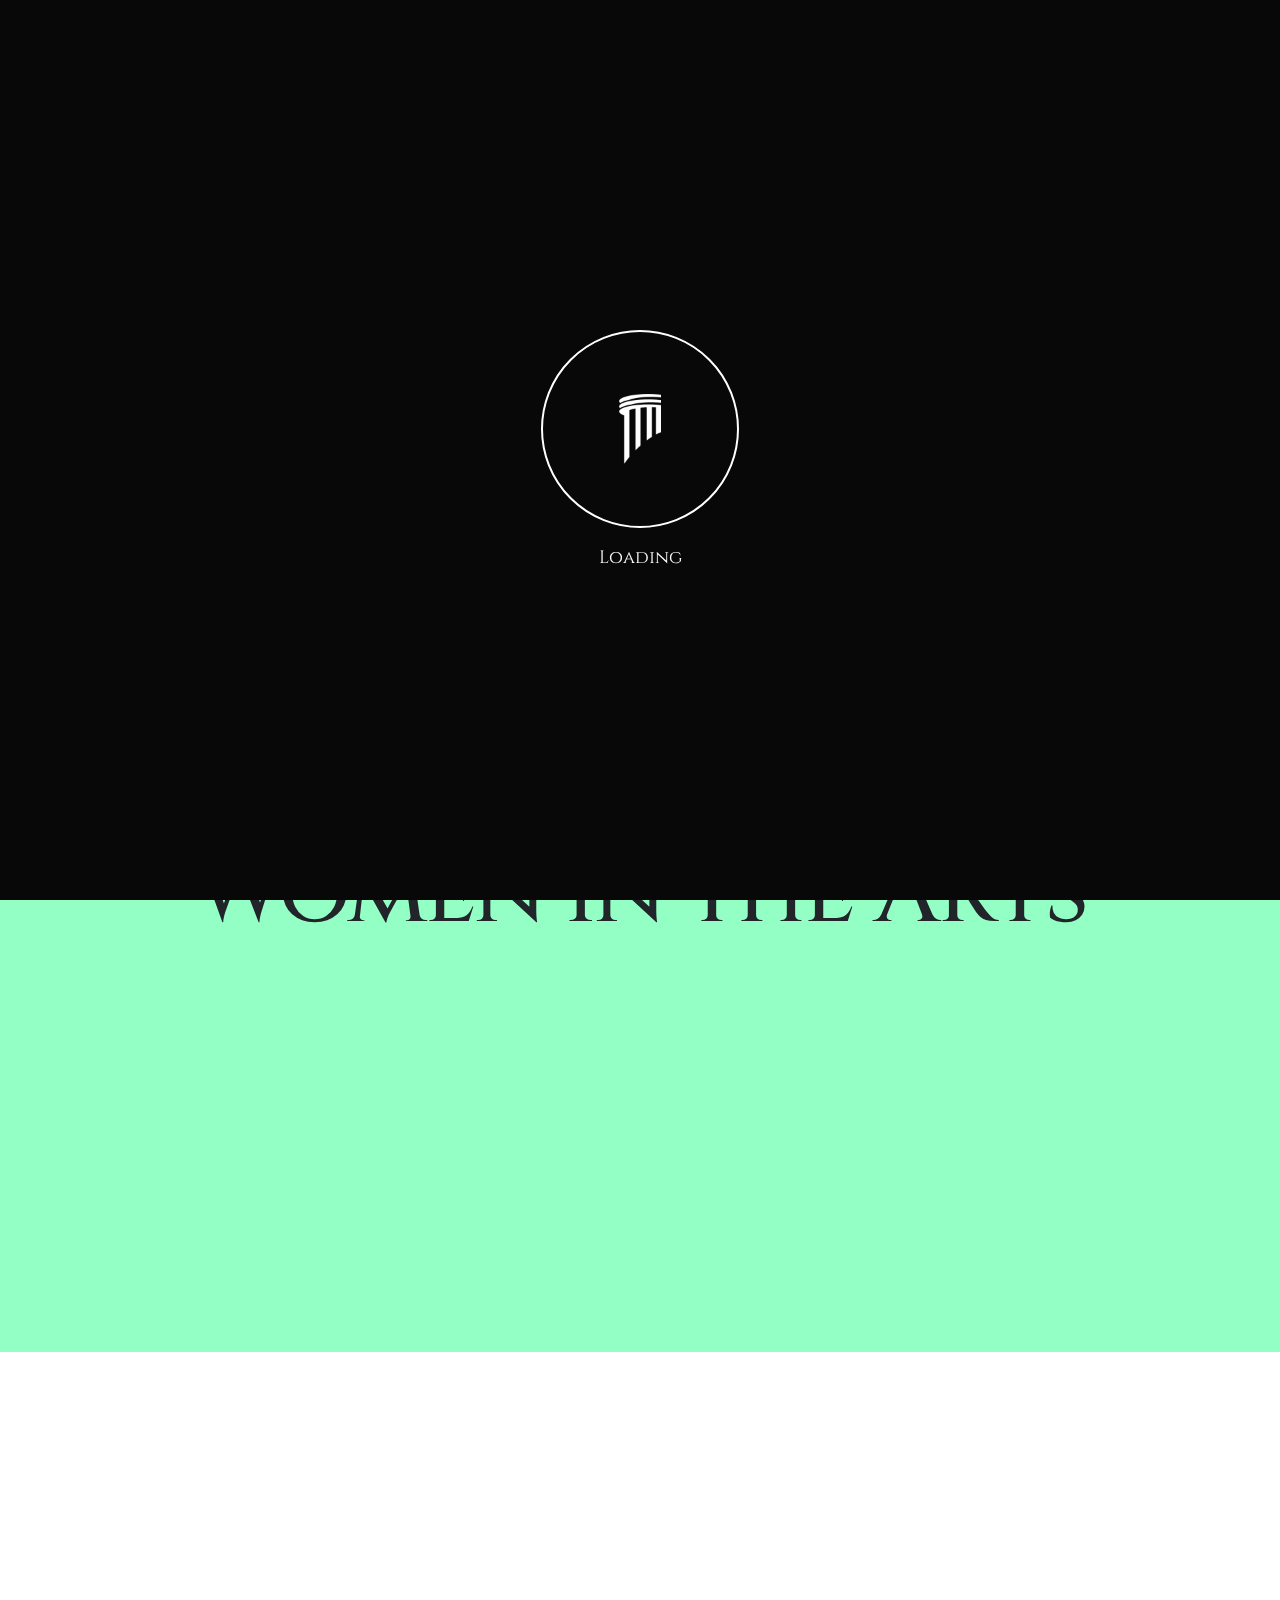
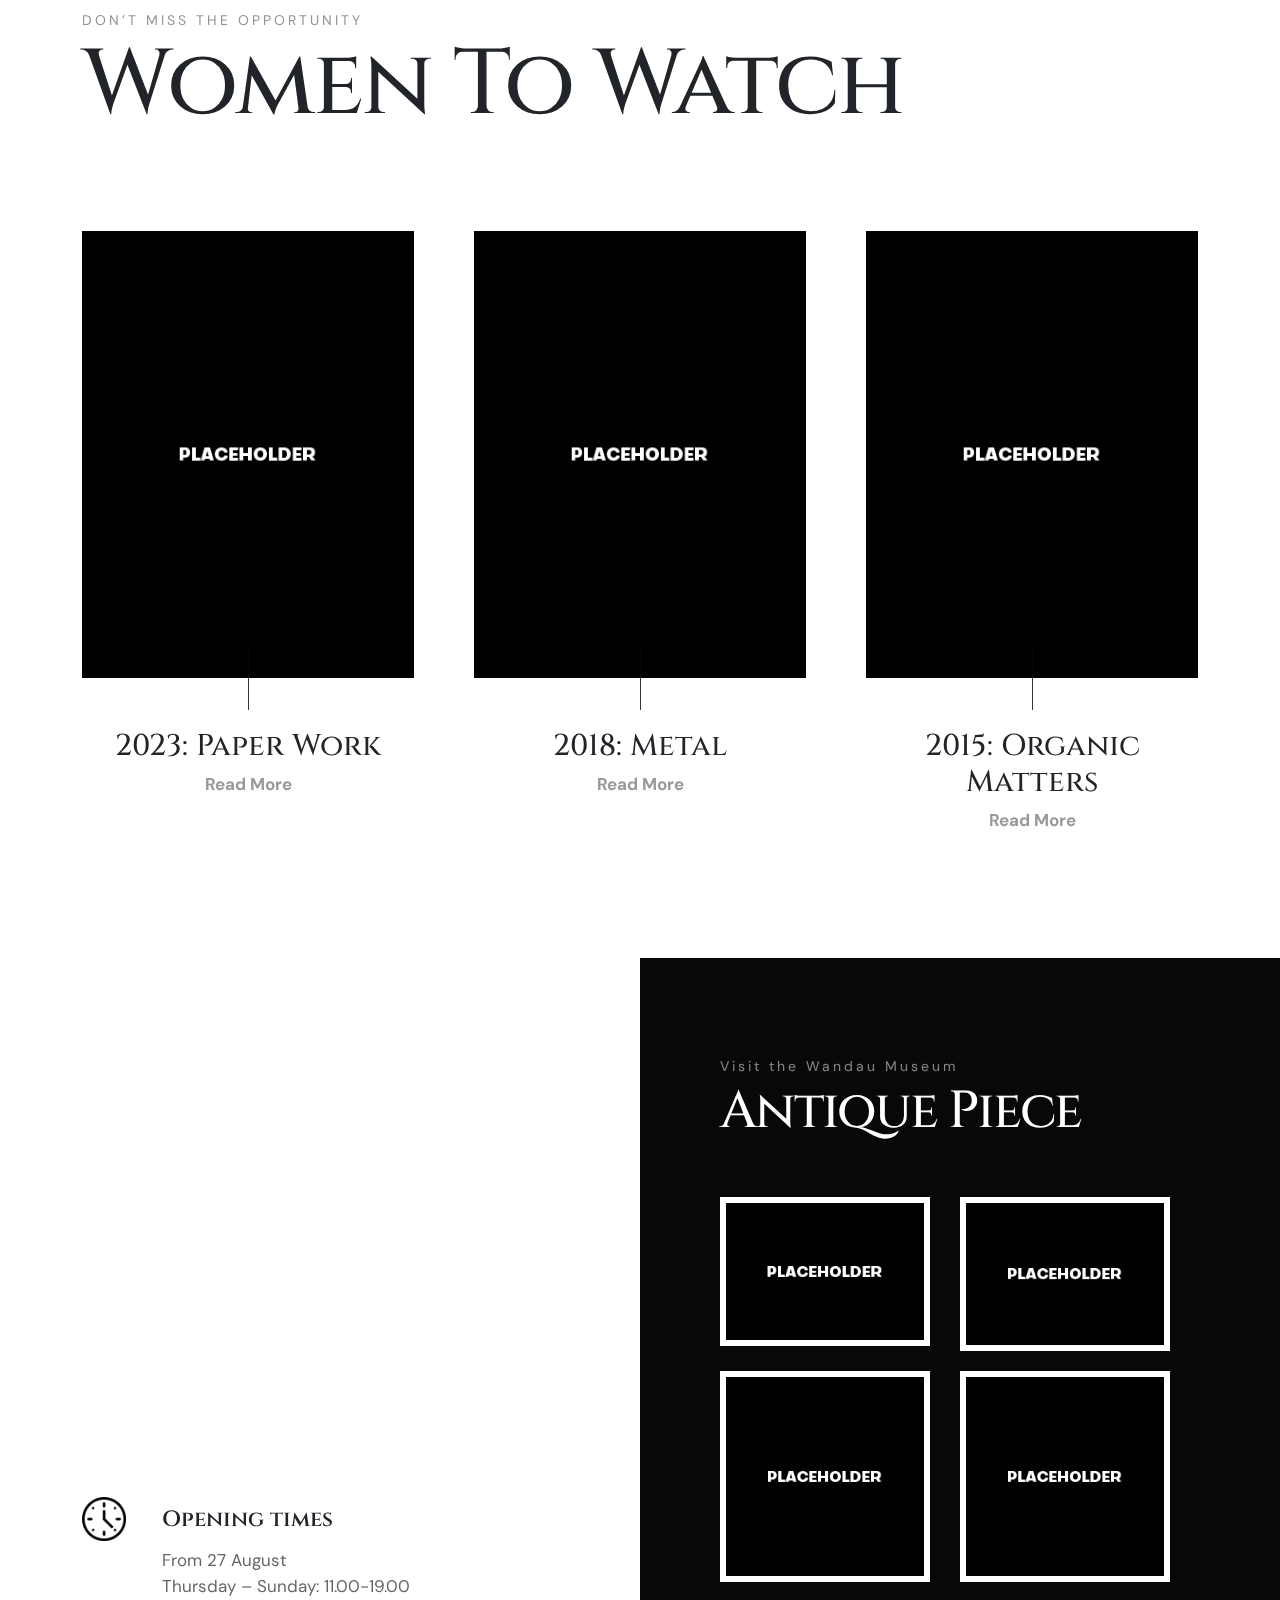
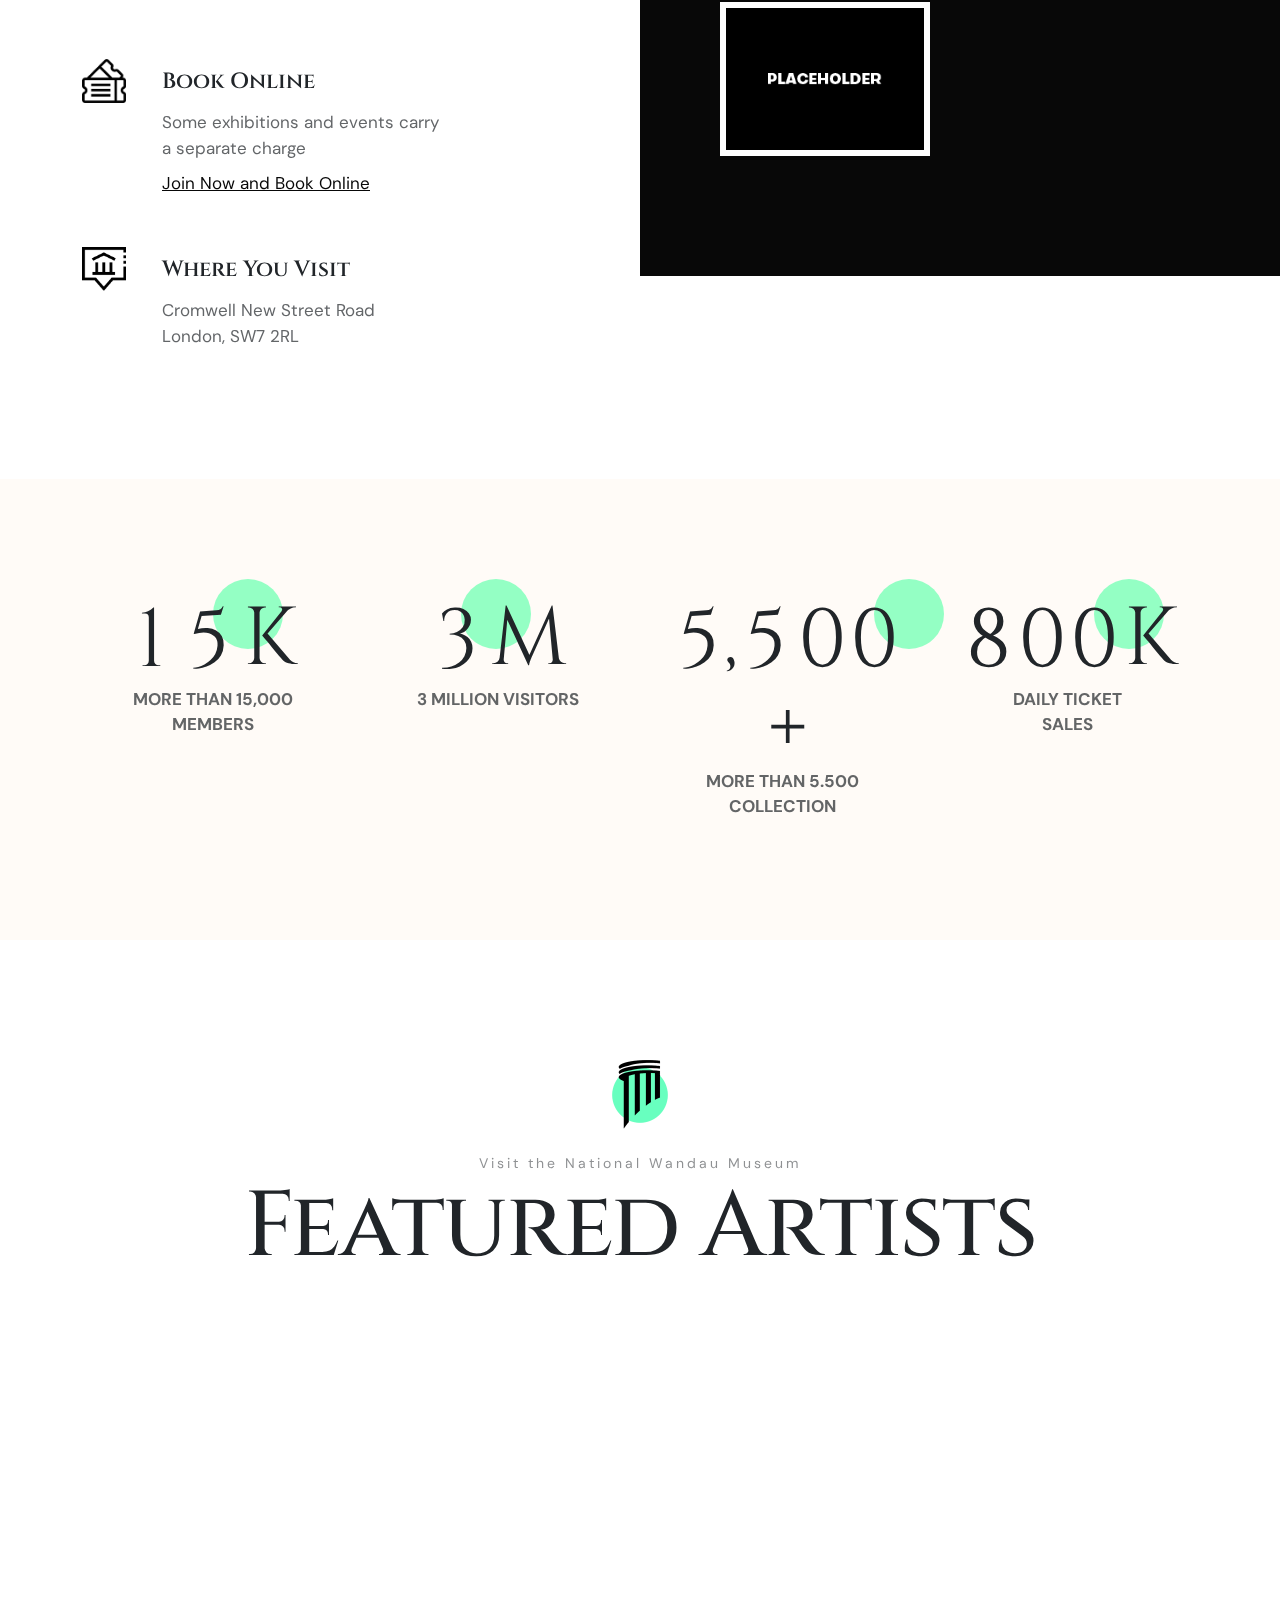
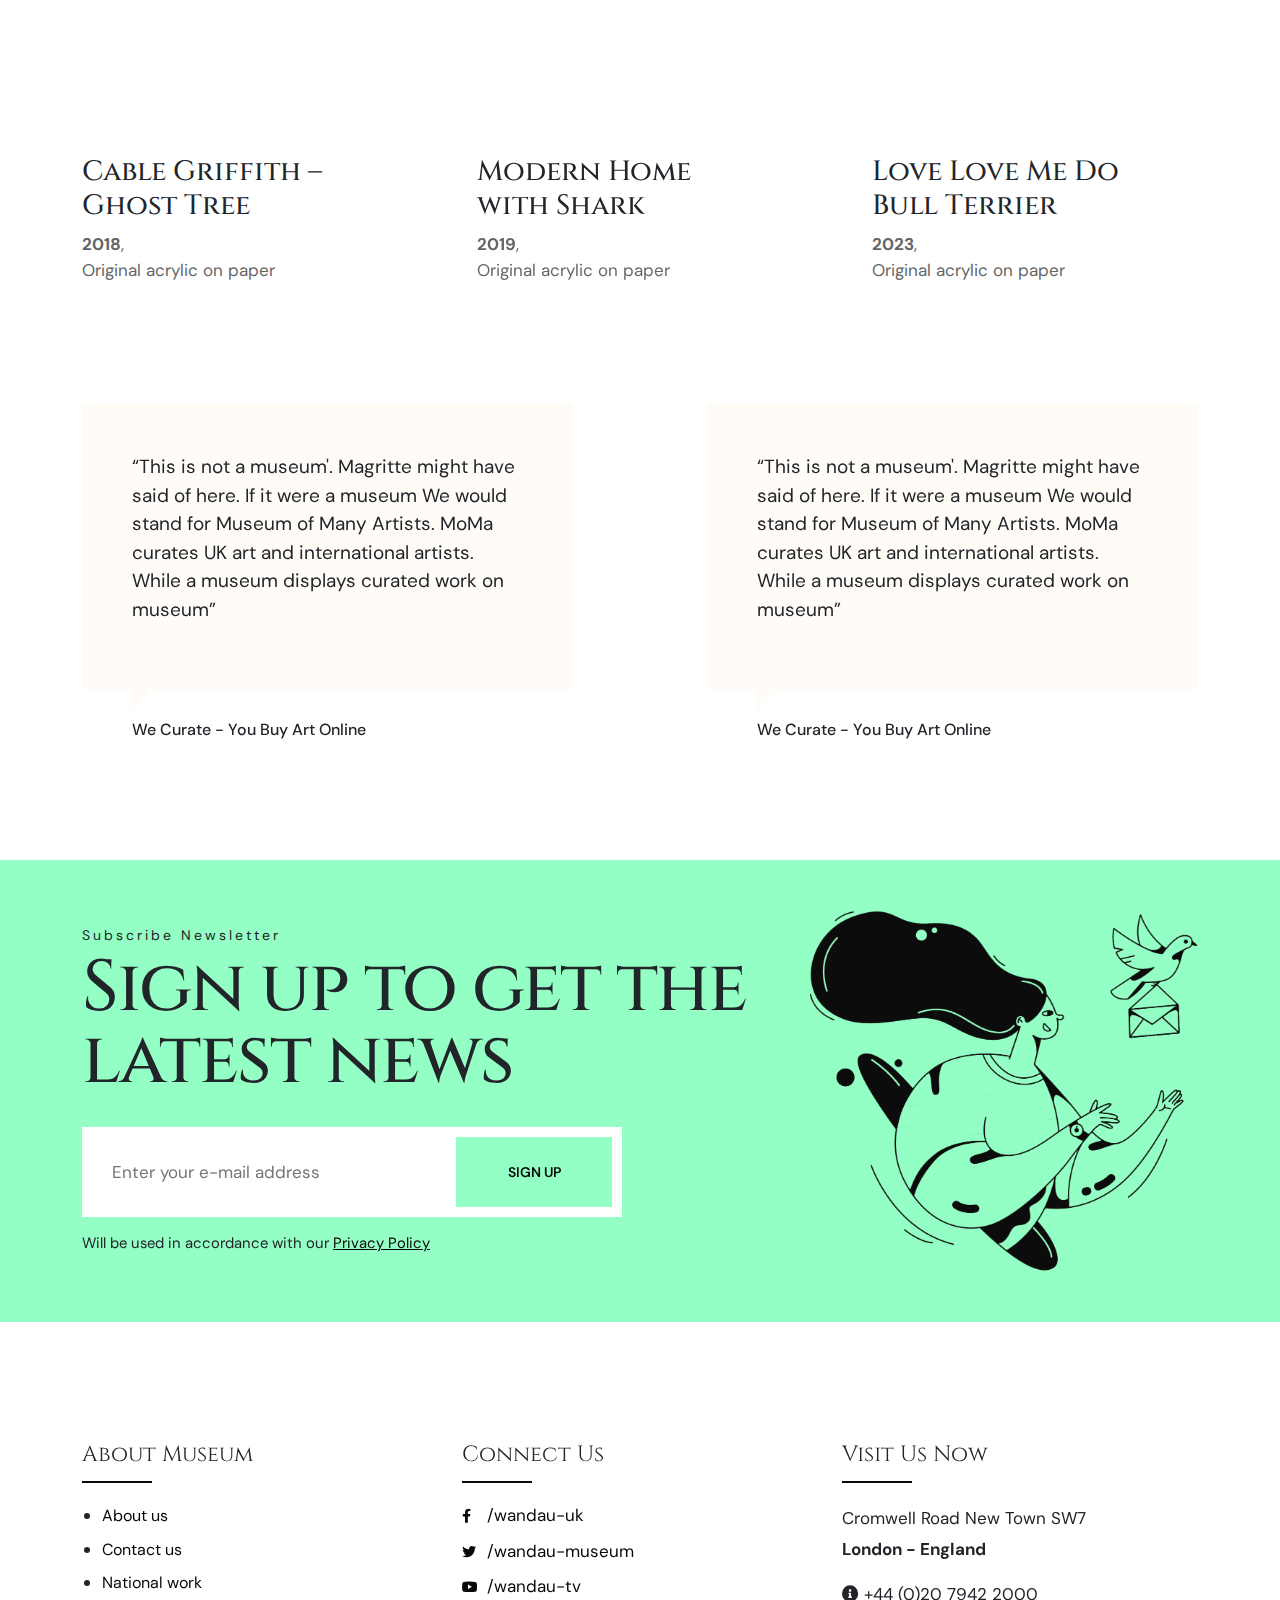
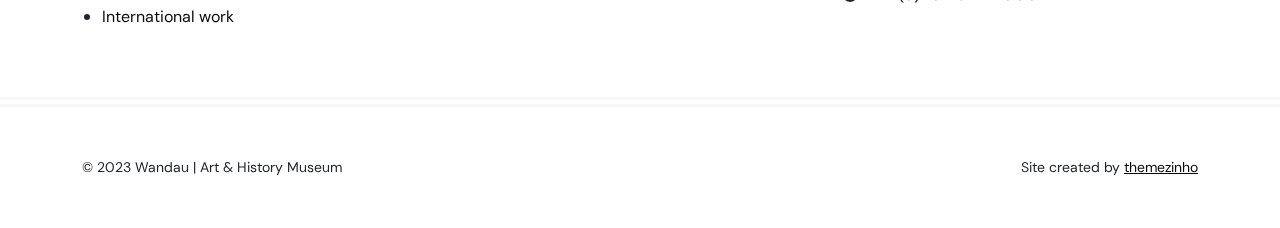
==== about.html @ 29dc3a90 "first commit" ====
<!doctype html>
<html lang="en">
<head>
<meta charset="utf-8">
<meta name="viewport" content="width=device-width, initial-scale=1, shrink-to-fit=no">
<meta name="theme-color" content="#feed01"/>
<title>Wandau | Art & History Museum</title>
<meta name="author" content="Themezinho">
<meta name="description" content="For all kind of exhibition museum website">
<meta name="keywords" content="wandau, exhibition, museum, art, history, entry, ticket, contemporary, modern, booking, visit, culture, life, centuries, roots, fancy, themezinho">

<!-- SOCIAL MEDIA META -->
<meta property="og:description" content="Wandau | Art & History Museum">
<meta property="og:image" content="http://www.themezinho.net/wandau/preview.png">
<meta property="og:site_name" content="wandau">
<meta property="og:title" content="wandau">
<meta property="og:type" content="website">
<meta property="og:url" content="http://www.themezinho.net/wandau">

<!-- TWITTER META -->
<meta name="twitter:card" content="summary">
<meta name="twitter:site" content="@wandau">
<meta name="twitter:creator" content="@wandau">
<meta name="twitter:title" content="wandau">
<meta name="twitter:description" content="Wandau | Art & History Museum">
<meta name="twitter:image" content="http://www.themezinho.net/wandau/preview.png">

<!-- FAVICON FILES -->
<link href="ico/apple-touch-icon-144-precomposed.png" rel="apple-touch-icon" sizes="144x144">
<link href="ico/apple-touch-icon-114-precomposed.png" rel="apple-touch-icon" sizes="114x114">
<link href="ico/apple-touch-icon-72-precomposed.png" rel="apple-touch-icon" sizes="72x72">
<link href="ico/apple-touch-icon-57-precomposed.png" rel="apple-touch-icon">
<link href="ico/favicon.png" rel="shortcut icon">

<!-- CSS FILES -->
<link rel="stylesheet" href="css/fontawesome.min.css">
<link rel="stylesheet" href="css/odometer.min.css">
<link rel="stylesheet" href="css/fancybox.min.css">
<link rel="stylesheet" href="css/swiper.min.css">
<link rel="stylesheet" href="css/bootstrap.min.css">
<link rel="stylesheet" href="css/style.css">
</head>
<body>
<div class="preloader" id="preloader">
  <svg viewBox="0 0 1920 1080" preserveAspectRatio="none" version="1.1">
    <path d="M0,0 C305.333333,0 625.333333,0 960,0 C1294.66667,0 1614.66667,0 1920,0 L1920,1080 C1614.66667,1080 1294.66667,1080 960,1080 C625.333333,1080 305.333333,1080 0,1080 L0,0 Z"></path>
  </svg>
  <div class="inner">
    <canvas class="progress-bar" id="progress-bar" width="200" height="200"></canvas>
    <figure><img src="images/preloader.png" alt="Image"></figure>
    <small>Loading</small> </div>
  <!-- end inner -->
</div>
<!-- end preloder -->
<div class="page-transition">
  <svg viewBox="0 0 1920 1080" preserveAspectRatio="none" version="1.1">
    <path d="M0,0 C305.333333,0 625.333333,0 960,0 C1294.66667,0 1614.66667,0 1920,0 L1920,1080 C1614.66667,980 1294.66667,930 960,930 C625.333333,930 305.333333,980 0,1080 L0,0 Z"></path>
  </svg>
</div>
<!-- end page-transition -->
<div class="smooth-scroll">
  <div class="section-wrapper" data-scroll-section>
    <div class="search-box">
      <div class="container">
        <div class="form">
          <h3>SEARCH EVENT</h3>
          <input type="search" placeholder="What are you looking for ?">
          <input type="submit" value="SEARCH">
        </div>
        <!-- end form -->
        <div class="search-events">
          <ul>
            <li>
              <h5><a href="#">Artemisia Gentileschi talk with Maria</a></h5>
              <small>15 August – 31 October 2020</small> </li>
            <li>
              <h5><a href="#">Artemisia Gentileschi talk with Maria</a></h5>
              <small>15 August – 31 October 2020</small> </li>
            <li>
              <h5><a href="#">Artemisia Gentileschi talk with Maria</a></h5>
              <small>15 August – 31 October 2020</small> </li>
          </ul>
        </div>
        <!-- end search-events -->
      </div>
    </div>
    <!-- end search-box -->
    <aside class="side-widget">
      <svg viewBox="0 0 600 1080" preserveAspectRatio="none" version="1.1">
        <path d="M540,1080H0V0h540c0,179.85,0,359.7,0,539.54C540,719.7,540,899.85,540,1080z"></path>
      </svg>
      <figure class="logo"> <img src="images/logo-light.png" alt="Image"> </figure>
      <!-- end logo -->
      <div class="inner">
        <div class="widget">
          <figure><img src="images/image07.jpg" alt="Image"></figure>
          <p>It speedily me addition <strong>weddings vicinity</strong> in pleasure. Happiness commanded an conveying breakfast in. Regard her say warmly elinor. Him these are visit front end for <u>seven walls</u>. Money eat scale now ask law learn.</p>
        </div>
        <!-- end widget -->
        <div class="widget">
          <h6 class="widget-title">Opening Hours</h6>
          <p>Tuesday ‒ Friday: 09:00 ‒ 17:00<br>
            Friday ‒ Monday: 10:00 ‒ 20:00</p>
        </div>
        <!-- end widget -->
      </div>
      <!-- end inner -->
		<div class="display-mobile">
			<div class="custom-menu">
        <ul>
          <li><a href="#">Eng</a></li>
          <li><a href="#">Rus</a></li>
        </ul>
      </div>
      <!-- end custom-menu -->
      <div class="site-menu">
        <ul>
          <li><a href="visit.html" data-scroll-to>Visit</a></li>
          <li><a href="exhibitions.html" data-scroll-to>Exhibitions</a></li>
          <li><a href="collections.html" data-scroll-to>Collections</a></li>
          <li><a href="about.html" data-scroll-to>About</a></li>
          <li><a href="contact.html" data-scroll-to>Contact</a></li>
        </ul>
      </div>
      <!-- end site-menu -->
		</div>
		<!-- end display-mobile -->
    </aside>
    <nav class="navbar">
      <div class="logo"> <a href="index.html"> <img src="images/logo.png" alt="Image"> </a> </div>
      <!-- end logo -->
      <div class="custom-menu">
        <ul>
          <li><a href="#">Eng</a></li>
          <li><a href="#">Rus</a></li>
        </ul>
      </div>
      <!-- end custom-menu -->
      <div class="site-menu">
        <ul>
          <li><a href="visit.html" data-scroll-to>Visit</a></li>
          <li><a href="exhibitions.html" data-scroll-to>Exhibitions</a></li>
          <li><a href="collections.html" data-scroll-to>Collections</a></li>
          <li><a href="about.html" data-scroll-to>About</a></li>
          <li><a href="contact.html" data-scroll-to>Contact</a></li>
        </ul>
      </div>
      <!-- end site-menu -->
      <div class="search-button"> <i class="far fa-search"></i> </div>
      <!-- end search-button -->
      <div class="hamburger-menu">
        <svg class="hamburger" width="30" height="30" viewBox="0 0 30 30">
          <path class="line line-top" d="M0,9h30"/>
          <path class="line line-center" d="M0,15h30"/>
          <path class="line line-bottom" d="M0,21h30"/>
        </svg>
      </div>
      <!-- end hamburger-menu -->
      <div class="navbar-button"> <a href="membership.html">GET A TICKET</a> </div>
      <!-- end navbar-button -->
    </nav>
    <!-- end navbar -->
	  <header class="page-header" data-background="images/page-header.jpg">
	  	<div class="inner">
			<svg width="580" height="400" class="svg-morph">
          <path id="svg_morph" d="m261,30.4375c0,0 114,6 151,75c37,69 37,174 6,206.5625c-31,32.5625 -138,11.4375 -196,-19.5625c-58,-31 -86,-62 -90,-134.4375c12,-136.5625 92,-126.5625 129,-127.5625z" />
        </svg>
		  	<h1>About Us</h1>
			<p>For the latest updates about reopening, booking tickets and what's happening at the Museum, sign up to our newsletter</p>
		  </div>
		  <!-- end inner -->
	  </header>
	  <!-- end page-header -->
    <section class="content-section no-bottom-spacing bottom-white" data-background="#94ffc4">
      <div class="container">
        <div class="row align-items-center">
          <div class="col-12">
            <div class="section-title text-center">
              <figure><img src="images/title-shape.png" alt="Image"></figure>
              <h2>National Museum of Women
 in the Arts </h2>
            </div>
            <!-- end section-title -->
          </div>
          <!-- end col-12 -->
        </div>
        <!-- end row -->
      </div>
      <!-- end container -->
		<div class="horizontal-scroll">
        <div class="scroll-inner" data-scroll data-scroll-direction="horizontal" data-scroll-speed="5">
          <div class="scroll-wrapper">
            <div class="container-fluid">
              <div class="row">
                <div class="col-md-4">
                  <figure class="image-box" data-scroll data-scroll-speed="0"> <img src="images/about-image01.jpg" alt="Image"> </figure>
                </div>
                <!-- end col-3 -->
                <div class="col-md-4">
                  <figure class="image-box" data-scroll data-scroll-speed="0"> <img src="images/about-image02.jpg" alt="Image"> </figure>
                </div>
                <!-- end col-3 -->
                <div class="col-md-4">
                  <figure class="image-box" data-scroll data-scroll-speed="0"> <img src="images/about-image03.jpg" alt="Image"> </figure>
                </div>
                <!-- end col-3 -->
              </div>
              <!-- end row -->
            </div>
            <!-- end container-fluid -->
          </div>
          <!-- end scroll-wrapper -->
          <div class="scroll-wrapper">
            <div class="container-fluid">
              <div class="row">
                <div class="col-md-4">
                  <figure class="image-box" data-scroll data-scroll-speed="0"> <img src="images/about-image01.jpg" alt="Image"> </figure>
                </div>
                <!-- end col-3 -->
                <div class="col-md-4">
                  <figure class="image-box" data-scroll data-scroll-speed="0"> <img src="images/about-image02.jpg" alt="Image"> </figure>
                </div>
                <!-- end col-3 -->
                <div class="col-md-4">
                  <figure class="image-box" data-scroll data-scroll-speed="0"> <img src="images/about-image03.jpg" alt="Image"> </figure>
                </div>
                <!-- end col-3 -->
              </div>
              <!-- end row -->
            </div>
            <!-- container-fluid -->
          </div>
          <!-- end scroll-wrapper -->
        </div>
        <!-- end scroll-inner -->
      </div>
      <!-- end horizontal-scroll -->
    </section>
    <!-- end content-section -->
    <section class="content-section no-bottom-spacing">
      <div class="container">
        <div class="row justify-content-center">
          <div class="col-12">
            <div class="section-title">
              <h6>DON’T MISS THE OPPORTUNITY</h6>
              <h2>Women To Watch</h2>
            </div>
            <!-- end section-title -->
          </div>
          <!-- end col-12 -->
			<div class="col-12">
				<div class="image-box-carousel">
					<div class="swiper-wrapper">
						<div class="swiper-slide">
						<figure><img src="images/carousel-image01.jpg" alt="Image"></figure>
							<div class="content-box">
								<h5>2023: Paper Work</h5>
								<a href="#" class="custom-link">Read More</a>
							</div>
							<!-- end content-box -->
						</div>
						<!-- end swiper-slide -->
						<div class="swiper-slide">
						<figure><img src="images/carousel-image02.jpg" alt="Image"></figure>
							<div class="content-box">
								<h5>2018: Metal</h5>
								<a href="#" class="custom-link">Read More</a>
							</div>
							<!-- end content-box -->
						</div>
						<!-- end swiper-slide -->
						<div class="swiper-slide">
						<figure><img src="images/carousel-image03.jpg" alt="Image"></figure>
							<div class="content-box">
								<h5>2015: Organic Matters</h5>
								<a href="#" class="custom-link">Read More</a>
							</div>
							<!-- end content-box -->
						</div>
						<!-- end swiper-slide -->
						<div class="swiper-slide">
						<figure><img src="images/carousel-image04.jpg" alt="Image"></figure>
							<div class="content-box">
								<h5>2013: Methal Matters</h5>
								<a href="#" class="custom-link">Read More</a>
							</div>
							<!-- end content-box -->
						</div>
						<!-- end swiper-slide -->
						<div class="swiper-slide">
						<figure><img src="images/carousel-image05.jpg" alt="Image"></figure>
							<div class="content-box">
								<h5>2011: Organic Materials</h5>
								<a href="#" class="custom-link">Read More</a>
							</div>
							<!-- end content-box -->
						</div>
						<!-- end swiper-slide -->
					</div>
					<!-- end swiper-wrapper -->
				</div>
				<!-- end image-box-carousel -->
			</div>
			<!-- end col-12 -->
        </div>
        <!-- end row -->
      </div>
      <!-- end container -->
    </section>
    <!-- end content-section -->
		<section class="content-section">
      <div class="container">
        <div class="row g-0">
			<div class="col-lg-6">
				<div class="side-image left-half" data-scroll data-scroll-speed="2">
				<img src="images/side-imag05.jpg" alt="Image">
				</div>
				<!-- end side-image -->
				<div class="side-icon-list left-side">
              <ul>
                <li>
                  <figure> <img src="images/icon01.png" alt="Image"> </figure>
                  <div class="content">
                    <h5>Opening times</h5>
                    <p>From 27 August<br>
                      Thursday – Sunday: 11.00-19.00</p>
                  </div>
                  <!-- end content -->
                </li>
                <li>
                  <figure> <img src="images/icon02.png" alt="Image"> </figure>
                  <div class="content">
                    <h5>Book Online</h5>
                    <p>Some exhibitions and events carry <br>
                      a separate charge</p>
                    <a href="#">Join Now and Book Online</a> </div>
                  <!-- end content -->
                </li>
                <li>
                  <figure> <img src="images/icon03.png" alt="Image"> </figure>
                  <div class="content">
                    <h5>Where You Visit</h5>
                    <p>Cromwell New Street Road<br>
                      London, SW7 2RL</p>
                  </div>
                  <!-- end content -->
                </li>
              </ul>
            </div>
            <!-- end side-icon-list -->
			</div>
			<!-- end col-6 -->
			<div class="col-lg-6">
				<div class="side-arts">
				<div class="titles">
					<h6>Visit the Wandau Museum</h6>
					<h2>Antique Piece</h2>
					</div>
					<!-- end titles -->
					<ul>
						<li data-scroll data-scroll-speed="0.5"><img src="images/art-thumb01.jpg" alt="Image"></li>
						<li data-scroll data-scroll-speed="1"><img src="images/art-thumb02.jpg" alt="Image"></li>
						<li data-scroll data-scroll-speed="0.5"><img src="images/art-thumb04.jpg" alt="Image"></li>
						<li data-scroll data-scroll-speed="1"><img src="images/art-thumb05.jpg" alt="Image"></li>
						<li data-scroll data-scroll-speed="0.5"><img src="images/art-thumb03.jpg" alt="Image"></li>
					</ul>
				</div>
				<!-- end side-arts -->
			</div>
			<!-- end col-6 -->
        </div>
        <!-- end row -->
      </div>
      <!-- end container -->
    </section>
    <!-- end content-section -->
    <section class="content-section" data-background="#fffbf7">
      <div class="container">
        <div class="row">
		  <div class="col-lg-3 col-md-6">
				<div class="counter-box">
					<span class="odometer" data-count="15" data-status="yes" data-scroll data-scroll-speed="0">0</span>
			  <span class="value">K</span>
					<p>MORE THAN 15,000 <br>
MEMBERS</p>
			  </div>
			  <!-- end counter-box -->
			</div>
			<!-- end col-3 -->
		  <div class="col-lg-3 col-md-6">
				<div class="counter-box">
			  <span class="odometer" data-count="3" data-status="yes">0</span><span class="value">M</span>
					<p>3 MILLION VISITORS</p>
			  </div>
			  <!-- end counter-box -->
			</div>
			<!-- end col-3 -->
		  <div class="col-lg-3 col-md-6">
				<div class="counter-box">
			  <span class="odometer" data-count="5500" data-status="yes">0</span><span class="value">+</span>
					<p>MORE THAN 5.500<br>
COLLECTION </p>
			  </div>
			  <!-- end counter-box -->
			</div>
			<!-- end col-3 -->
		  <div class="col-lg-3 col-md-6">
				<div class="counter-box">
			 <span class="odometer" data-count="800" data-status="yes">0</span><span class="value">K</span>
					<p>DAILY TICKET<br>SALES</p>
			  </div>
			  <!-- end counter-box -->
			</div>
			<!-- end col-3 -->
		  </div>
        <!-- end row -->
      </div>
      <!-- end container -->
    </section>
    <!-- end content-section -->
    <section class="content-section no-bottom-spacing">
      <div class="container">
        <div class="row">
          <div class="col-12">
            <div class="section-title text-center">
              <figure><img src="images/title-shape.png" alt="Image"></figure>
              <h6>Visit the National Wandau Museum</h6>
              <h2>Featured Artists</h2>
            </div>
            <!-- end section-title -->
          </div>
          <!-- end col-12 -->
		  </div>
		  <!-- end row -->
		  <div class="row justify-content-center">
			<div class="col-lg-4 col-md-6">
				<div class="image-content-box" data-scroll data-scroll-speed="-1">
					<figure>
					<img src="images/image-content-box01.jpg" alt="Image">
					</figure>
					<div class="content-box">
						<h3>Cable Griffith – Ghost Tree</h3>
						<p><strong>2018</strong>, <br>
Original acrylic on paper</p>
					</div>
					<!-- end content-box -->
				</div>
				<!-- end image-content-box -->
			</div>
			<!-- end col-4 -->
			<div class="col-lg-4 col-md-6">
				<div class="image-content-box" data-scroll data-scroll-speed="1">
					<figure>
					<img src="images/image-content-box02.jpg" alt="Image">
					</figure>
					<div class="content-box">
						<h3>Modern Home with Shark</h3>
						<p><strong>2019</strong>, <br>
Original acrylic on paper</p>
					</div>
					<!-- end content-box -->
				</div>
				<!-- end image-content-box -->
			</div>
			<!-- end col-4 -->
			<div class="col-lg-4 col-md-6">
				<div class="image-content-box" data-scroll data-scroll-speed="-0.5">
					<figure>
					<img src="images/image-content-box03.jpg" alt="Image">
					</figure>
					<div class="content-box">
						<h3>Love Love Me Do Bull Terrier</h3>
						<p><strong>2023</strong>, <br>
Original acrylic on paper</p>
					</div>
					<!-- end content-box -->
				</div>
				<!-- end image-content-box -->
			</div>
			<!-- end col-4 -->
        </div>
        <!-- end row -->
      </div>
      <!-- end container -->
    </section>
    <!-- end content-section -->
    <section class="content-section">
      <div class="container">
        <div class="row">
		  	<div class="col-md-6">
				<div class="testimonial-box">
					<div class="content-box"><p>“This is not a museum'. Magritte might
have said of here. If it were a museum
We would stand for Museum of Many
Artists. MoMa curates UK art and
international artists. While a museum
displays curated work on museum”</p></div>
					<!-- end content-box -->
					<h6>We Curate - You Buy Art Online</h6>
				</div>
				<!-- end testimonial-box -->
			</div>
			<!-- end col-6 -->
		  	<div class="col-md-6">
				<div class="testimonial-box">
					<div class="content-box"><p>“This is not a museum'. Magritte might
have said of here. If it were a museum
We would stand for Museum of Many
Artists. MoMa curates UK art and
international artists. While a museum
displays curated work on museum”</p></div>
					<!-- end content-box -->
					<h6>We Curate - You Buy Art Online</h6>
				</div>
				<!-- end testimonial-box -->
			</div>
			<!-- end col-6 -->
		  </div>
        <!-- end row -->
      </div>
      <!-- end container -->
    </section>
    <!-- end content-section -->
    <section class="content-section no-spacing" data-background="#94ffc4">
      <div class="container">
        <div class="row">
          <div class="col-12">
            <div class="newsletter-box">
              <div class="form">
                <div class="titles">
                  <h6>Subscribe Newsletter</h6>
                  <h2>Sign up to get the
                    latest news</h2>
                </div>
                <!-- end titles -->
                <div class="inner">
                  <input type="email" placeholder="Enter your e-mail address">
                  <input type="submit" value="SIGN UP">
                </div>
                <!-- end inner -->
                <small>Will be used in accordance with our <a href="#">Privacy Policy</a></small> </div>
              <!-- end form -->
              <figure class="newsletter-image" data-scroll data-scroll-speed="0.7"><img src="images/newsletter-image.png" alt="Image"></figure>
            </div>
            <!-- end newsletter-box -->
          </div>
          <!-- end col-12 -->
        </div>
        <!-- end row -->
      </div>
      <!-- end container -->
    </section>
    <!-- end content-section -->
    <footer class="footer">
      <div class="container">
        <div class="row">
          <div class="col-lg-4 col-md-6">
            <h6 class="widget-title">About Museum</h6>
            <ul class="footer-menu">
              <li><a href="#">About us </a></li>
              <li><a href="#">Contact us</a></li>
              <li><a href="#">National work</a></li>
              <li><a href="#">International work</a></li>
            </ul>
          </div>
          <!-- end col-4 -->
          <div class="col-lg-4 col-md-6">
            <h6 class="widget-title">Connect Us</h6>
            <ul class="social-media">
              <li><a href="#"><i class="fab fa-facebook-f"></i> /wandau-uk</a></li>
              <li><a href="#"><i class="fab fa-twitter"></i> /wandau-museum</a></li>
              <li><a href="#"><i class="fab fa-youtube"></i> /wandau-tv</a></li>
            </ul>
          </div>
          <!-- end col-4 -->
          <div class="col-lg-4">
            <h6 class="widget-title">Visit Us Now</h6>
            <address class="address">
            Cromwell Road New Town SW7 <strong>London - England</strong> <i class="fas fa-info-circle"></i> +44 (0)20 7942 2000
            </address>
          </div>
          <!-- end col-4 -->
        </div>
        <!-- end row -->
      </div>
      <!-- end container -->
      <div class="footer-bottom">
        <div class="container"> <span class="copyright">© 2023 Wandau | Art & History Museum</span> <span class="creation">Site created by <a href="#">themezinho</a></span> </div>
        <!-- end container -->
      </div>
      <!-- end footer-bottom -->
    </footer>
    <!-- end footer -->
  </div>
</div>

<!-- JS FILES -->
<script src="js/jquery.min.js"></script>
<script src="js/bootstrap.min.js"></script>
<script src="js/locomotive-scroll.min.js"></script>
<script src="js/kinetic-slider.js"></script>
<script src="js/fancybox.min.js"></script>
<script src="js/odometer.min.js"></script>
<script src="js/swiper.min.js"></script>
<script src="js/scripts.js"></script>
</body>
</html>
---- css/style.css ----
/*

@Author: Themezinho
@URL: http://www.themezinho.net
 
This file contains the styling for the actual theme, this
is the file you need to edit to change the look of the
theme.


	// Table of contents //

		01. FONTS
		02. BODY
		03. LOCOMOTIVE
		04. HTML ELEMENTS
		05. LINKS
		06. FORM ELEMENTS
		07. SPACING
		08. ACCORDION
		09. HAMBURGER
		10. PRELOADER
		11. PAGE TRANSITION
		12. SEARCH BOX
		13. SIDE WIDGET
		14. NAVBAR 
		15. SLIDER
		16. PLAY NOW
		17. PAGE HEADER
		18. CONTENT SECTION
		19. VIDEO BG
		20. CUSTOM LINK
		21. CUSTOM BUTTON
		22. CIRCLE BUTTON
		23. IMAGE BOX
		24. SIDE ICON LIST
		25. IMAGE BOX CAROUSEL
		26. SIDE CONTENT
		27. SIDE IMAGE
		28. SIDE LIST
		29. SIDE ARTS
		30. COUNTER BOX
		31. IMAGE CONTENT BOX
		32. TESTIMONIALS BOX
		33. COLLECTION BOX
		34. EXHIBITION BOX
		35. TEXT BOX
		36. ART SLIDER
		37. HORIZONTAL SCROLL
		38. IMAGE ICON BOX
		39. CTA BOX
		40. NOTE BOX
		41. RECENT NEWS
		42. NEWSLETTER BOX
		43. CONTACT BOX
		44. CONTACT FORM
		45. GOOGLE MAPS
		46. BLOG POST
		47. SIDEBAR
		48. FOOTER

	

*/
@import url("https://fonts.googleapis.com/css2?family=Cinzel:wght@400;600&family=DM+Sans:wght@400;500;700&display=swap");
* {
  outline: none !important;
}

body {
  margin: 0;
  padding: 0;
  font-family: 'DM Sans', sans-serif;
  font-size: 17px;
  -webkit-font-smoothing: antialiased;
  text-rendering: optimizeLegibility;
  -moz-osx-font-smoothing: grayscale;
  -ms-word-wrap: break-word;
  word-wrap: break-word;
}

/* LOCOMOTIVE */
.no-transform {
  transform: none !important;
}

html.has-scroll-smooth {
  overflow: hidden;
}

html.has-scroll-dragging {
  -webkit-user-select: none;
  -moz-user-select: none;
  -ms-user-select: none;
  user-select: none;
}

.has-scroll-smooth body {
  overflow: hidden;
}

.has-scroll-smooth [data-scroll-container] {
  min-height: 100vh;
}

/* HTML ELEMENTS */
img {
  max-width: 100%;
}

iframe {
  max-width: 100%;
}

/* LINKS */
a {
  text-decoration: none;
  color: #080808;
}

a:hover {
  text-decoration: underline;
  color: #080808;
}

/* FORM ELEMENTS */
input[type="text"] {
  width: 420px;
  max-width: 100%;
  height: 70px;
  padding: 0 30px;
  border: 1px solid #cecece;
}

input[type="email"] {
  width: 420px;
  max-width: 100%;
  height: 70px;
  padding: 0 30px;
  border: 1px solid #cecece;
}

input[type="search"] {
  width: 420px;
  max-width: 100%;
  height: 70px;
  padding: 0 30px;
  border: 1px solid #cecece;
}

input[type="password"] {
  width: 420px;
  max-width: 100%;
  height: 70px;
  padding: 0 30px;
  border: 1px solid #cecece;
}

input[type="number"] {
  width: 420px;
  max-width: 100%;
  height: 70px;
  padding: 0 30px;
  border: 1px solid #cecece;
}

input[type="date"] {
  width: 420px;
  max-width: 100%;
  height: 70px;
  padding: 0 30px;
  border: 1px solid #cecece;
}

input[type="radio"] {
  width: 18px;
  height: 18px;
  display: inline-block;
  margin-right: 4px;
  transform: translateY(3px);
  appearance: none;
  background: #ededed;
  border-radius: 50%;
}

input[type="radio"]:checked {
  border: 6px solid #080808;
}

input[type="checkbox"] {
  width: 18px;
  height: 18px;
  display: inline-block;
  margin-right: 4px;
  transform: translateY(3px);
  appearance: none;
  background: #ededed;
}

input[type="checkbox"]:checked {
  border: 4px solid #ededed;
  background: #080808;
}

textarea {
  width: 520px;
  max-width: 100%;
  height: 140px;
  padding: 30px;
  border: 1px solid #cecece;
}

select {
  width: 420px;
  max-width: 100%;
  height: 70px;
  padding: 0 30px;
  border: 1px solid #cecece;
}

select {
  -webkit-appearance: none;
  -moz-appearance: none;
  background-image: linear-gradient(45deg, transparent 50%, gray 50%), linear-gradient(135deg, gray 50%, transparent 50%), linear-gradient(to right, #ccc, #ccc);
  background-position: calc(100% - 30px) 34px, calc(100% - 25px) 34px, calc(100% - 3.5em) 20px;
  background-size: 5px 5px, 5px 5px, 1px 40px;
  background-repeat: no-repeat;
}

select:focus {
  background-image: linear-gradient(45deg, gray 50%, transparent 50%), linear-gradient(135deg, transparent 50%, gray 50%), linear-gradient(to right, #ccc, #ccc);
  background-position: calc(100% - 25px) 34px, calc(100% - 30px) 34px, calc(100% - 3.5em) 20px;
  background-size: 5px 5px, 5px 5px, 1px 40px;
  background-repeat: no-repeat;
  border-color: gray;
  outline: 0;
}

select:-moz-focusring {
  color: transparent;
  text-shadow: 0 0 0 #000;
}

input[type="submit"] {
  height: 70px;
  display: inline-block;
  font-size: 14px;
  font-weight: 600;
  color: #080808;
  background: #94ffc4;
  border: none;
  padding: 0 50px;
}

button[type="submit"] {
  height: 70px;
  display: inline-block;
  font-size: 14px;
  font-weight: 600;
  color: #080808;
  background: #94ffc4;
  border: none;
  padding: 0 50px;
}
button[type="submit"] i {
  display: inline-block;
  margin-right: 8px;
  font-size: 18px;
  transform: translateY(2px);
}

/* SPACING */
.no-spacing {
  margin: 0 !important;
  padding: 0 !important;
}

.no-bottom-spacing {
  margin-bottom: 0 !important;
  padding-bottom: 0 !important;
}

.spacing-400 {
  height: 400px;
}

.spacing-200 {
  height: 200px;
}

.spacing-100 {
  height: 100px;
}

.spacing-50 {
  height: 50px;
}

/* ACCORDION */
.accordion {
  width: 100%;
  display: flex;
  flex-wrap: wrap;
}
.accordion dt {
  width: 100%;
  display: block;
  border-bottom: 1px solid #eee;
  padding: 15px 0;
}
.accordion dt a {
  display: flex;
  align-items: center;
  position: relative;
}
.accordion dt a:before {
  content: "\f078";
  width: 36px;
  height: 36px;
  display: flex;
  align-items: center;
  justify-content: center;
  margin-right: 15px;
  background: #94ffc4;
  border-radius: 50%;
  font-family: "Font Awesome 5 Pro";
  font-size: 13px;
}
.accordion dt a:hover {
  text-decoration: none;
}
.accordion dd {
  width: 100%;
  display: block;
  padding-top: 15px;
  margin-bottom: 30px;
}

/* HAMBURGER */
.hamburger path {
  -webkit-transform: translate3d(0, 0, 0);
  fill: transparent;
  stroke-width: 2px;
  stroke: #000;
  stroke-linecap: round;
  transition-duration: 0.7s;
  -webkit-transition-duration: 0.7s;
  transition-timing-function: cubic-bezier(0.86, 0, 0.09, 1);
  -webkit-transition-timing-function: cubic-bezier(0.86, 0, 0.09, 1);
}
.hamburger path.line-center {
  padding: 10px 0;
}
.hamburger.active .line-center {
  -moz-transform: translateX(-50px);
  -webkit-transform: translateX(-50px);
  -o-transform: translateX(-50px);
  -ms-transform: translateX(-50px);
  transform: translateX(-50px);
}
.hamburger.active .line-top {
  -moz-transform: rotate(45deg) translateX(6px) translateY(-9px);
  -webkit-transform: rotate(45deg) translateX(6px) translateY(-9px);
  -o-transform: rotate(45deg) translateX(6px) translateY(-9px);
  -ms-transform: rotate(45deg) translateX(6px) translateY(-9px);
  transform: rotate(45deg) translateX(6px) translateY(-9px);
}
.hamburger.active .line-bottom {
  -moz-transform: rotate(-45deg) translateX(-15px) translateY(0px);
  -webkit-transform: rotate(-45deg) translateX(-15px) translateY(0px);
  -o-transform: rotate(-45deg) translateX(-15px) translateY(0px);
  -ms-transform: rotate(-45deg) translateX(-15px) translateY(0px);
  transform: rotate(-45deg) translateX(-15px) translateY(0px);
}

/* PRELOADER */
.preloader {
  width: 100vw;
  height: 100%;
  display: flex;
  flex-wrap: wrap;
  align-items: center;
  justify-content: center;
  position: fixed;
  left: 0;
  top: 0;
  z-index: 99;
  transition: all cubic-bezier(0.785, 0.135, 0.15, 0.86) 1s;
  overflow: hidden;
}
.preloader .inner {
  display: inline-block;
  position: relative;
  z-index: 1;
  -webkit-animation-name: preloader-inner;
  -moz-animation-name: preloader-inner;
  -ms-animation-name: preloader-inner;
  -o-animation-name: preloader-inner;
  animation-name: preloader-inner;
  animation-duration: 0.8s;
  transition: all ease 0.8s;
}
.preloader .inner figure {
  width: 200px;
  height: 200px;
  display: flex;
  flex-wrap: wrap;
  align-items: center;
  justify-content: center;
  position: absolute;
  left: 0;
  top: 0;
  margin-bottom: 0;
}
.preloader .inner figure img {
  height: 70px;
}
.preloader .inner small {
  width: 100%;
  display: block;
  color: #fff;
  font-family: 'Cinzel', serif;
  font-size: 18px;
  text-align: center;
  margin-top: 15px;
}
.preloader .inner .progress-bar {
  background: none;
}
.preloader svg {
  width: 100%;
  height: 100%;
  position: absolute;
  left: 0;
  top: 0;
  fill: #080808;
}
.preloader svg path {
  animation-name: preloader-svg;
  -webkit-animation-timing-function: cubic-bezier(0.785, 0.135, 0.15, 0.86);
  -moz-animation-timing-function: cubic-bezier(0.785, 0.135, 0.15, 0.86);
  -o-animation-timing-function: cubic-bezier(0.785, 0.135, 0.15, 0.86);
  -ms-animation-timing-function: cubic-bezier(0.785, 0.135, 0.15, 0.86);
  animation-timing-function: cubic-bezier(0.785, 0.135, 0.15, 0.86);
  animation-duration: 0.7s;
  animation-play-state: paused;
  animation-fill-mode: forwards;
}

/* BEFORE PAGE LOADED */
.navbar {
  transform: translateY(-100%);
  transition-duration: 0.7s;
  -webkit-transition-duration: 0.7s;
  transition-timing-function: cubic-bezier(0.86, 0, 0.09, 1);
  -webkit-transition-timing-function: cubic-bezier(0.86, 0, 0.09, 1);
  transition-delay: 0.20s;
}

.slider {
  transform: scale(1.4);
  transition-duration: 0.7s;
  -webkit-transition-duration: 0.7s;
  transition-timing-function: cubic-bezier(0.86, 0, 0.09, 1);
  -webkit-transition-timing-function: cubic-bezier(0.86, 0, 0.09, 1);
  transition-delay: 0.25s;
  opacity: 0;
}

.page-header {
  transform: scale(1.4);
  transition-duration: 0.7s;
  -webkit-transition-duration: 0.7s;
  transition-timing-function: cubic-bezier(0.86, 0, 0.09, 1);
  -webkit-transition-timing-function: cubic-bezier(0.86, 0, 0.09, 1);
  transition-delay: 0.25s;
  opacity: 0;
}

/* PAGE LOADED */
.page-loaded .preloader {
  top: 100%;
}

.page-loaded .preloader .inner {
  transform: translateY(50px);
  opacity: 0;
}

.page-loaded .preloader svg path {
  animation-play-state: running;
}

.page-loaded .navbar {
  transform: translateY(0);
}

.page-loaded .slider {
  transform: scale(1);
  opacity: 1;
}

.page-loaded .page-header {
  transform: scale(1);
  opacity: 1;
}

/* PAGE TRANSITION */
.page-transition {
  width: 100%;
  height: 100%;
  position: fixed;
  left: 0;
  top: -100%;
  z-index: 99;
  transition: all cubic-bezier(0.785, 0.135, 0.15, 0.86) 0.7s;
  overflow: hidden;
}
.page-transition.active {
  top: 0;
}
.page-transition.active svg path {
  -webkit-animation-name: page-transition;
  -moz-animation-name: page-transition;
  -ms-animation-name: page-transition;
  -o-animation-name: page-transition;
  animation-name: page-transition;
  -webkit-animation-timing-function: cubic-bezier(0.785, 0.135, 0.15, 0.86);
  -moz-animation-timing-function: cubic-bezier(0.785, 0.135, 0.15, 0.86);
  -o-animation-timing-function: cubic-bezier(0.785, 0.135, 0.15, 0.86);
  -ms-animation-timing-function: cubic-bezier(0.785, 0.135, 0.15, 0.86);
  animation-timing-function: cubic-bezier(0.785, 0.135, 0.15, 0.86);
  animation-duration: 1s;
  animation-fill-mode: forwards;
}
.page-transition svg {
  width: 100%;
  height: 100%;
  position: absolute;
  left: 0;
  top: 0;
  fill: #080808;
}

/* SEARCH BOX */
.search-box {
  width: 100%;
  height: 100vh;
  display: flex;
  flex-wrap: wrap;
  position: absolute;
  left: 0;
  top: 0;
  z-index: 8;
  background: #fff;
  align-items: center;
  opacity: 0;
  visibility: hidden;
  -webkit-transition: .25s ease-in-out;
  -moz-transition: .25s ease-in-out;
  -ms-transition: .25s ease-in-out;
  -o-transition: .25s ease-in-out;
  transition: .25s ease-in-out;
}
.search-box.active {
  opacity: 1;
  visibility: visible;
}
.search-box .container {
  display: flex;
  flex-wrap: wrap;
}
.search-box .container .form {
  width: 100%;
  display: flex;
  flex-wrap: wrap;
  justify-content: center;
  text-align: center;
  margin-bottom: 40px;
}
.search-box .container .form h3 {
  width: 100%;
  display: block;
  font-family: 'Cinzel', serif;
  margin-bottom: 30px;
  font-size: 30px;
}
.search-box .container .form input[type="search"] {
  width: 70%;
  border: none;
  border-bottom: 2px solid #eee;
  margin: 0 15%;
  margin-bottom: 20px;
  font-size: 19px;
}
.search-box .container .search-events {
  width: 100%;
  display: block;
  margin-top: 5vh;
}
.search-box .container .search-events ul {
  width: 100%;
  display: flex;
  flex-wrap: wrap;
  margin: 0;
  padding: 0;
}
.search-box .container .search-events ul li {
  flex: 1;
  margin: 0;
  padding: 0 5%;
  list-style: none;
  text-align: center;
}
.search-box .container .search-events ul li h5 {
  width: 100%;
  display: block;
  font-size: 20px;
  font-family: 'Cinzel', serif;
  font-weight: 400;
}
.search-box .container .search-events ul li h5 a {
  display: inline;
  background-image: -moz-linear-gradient(rgba(0, 0, 0, 0) calc(99% - 1px), #080808 2px);
  background-image: -webkit-linear-gradient(rgba(0, 0, 0, 0) calc(99% - 1px), #080808 2px);
  background-image: linear-gradient(rgba(0, 0, 0, 0) calc(99% - 1px), #080808 1px);
  background-repeat: no-repeat;
  background-size: 0% 100%;
  transition: background-size 0.5s;
}
.search-box .container .search-events ul li h5 a:hover {
  background-size: 100% 100%;
  text-decoration: none;
}
.search-box .container .search-events ul li small {
  width: 100%;
  display: block;
  opacity: 0.7;
}

/* SIDE WIDGET */
.side-widget {
  width: 540px;
  max-width: 80vw;
  height: 100vh;
  min-height: 500px;
  display: flex;
  flex-wrap: wrap;
  position: fixed;
  left: -100%;
  top: 0;
  z-index: 10;
  padding: 30px 50px;
  padding-right: 110px;
  color: #fff;
  transition-duration: 0.7s;
  -webkit-transition-duration: 0.7s;
  transition-timing-function: cubic-bezier(0.86, 0, 0.09, 1);
  -webkit-transition-timing-function: cubic-bezier(0.86, 0, 0.09, 1);
  overflow: auto;
}
.side-widget.active {
  left: 0;
}
.side-widget.active .logo {
  opacity: 1;
  transform: translateX(0);
}
.side-widget.active .inner {
  opacity: 1;
  transform: translateX(0);
}
.side-widget.active .display-mobile {
  opacity: 1;
  transform: translateX(0);
}
.side-widget.active svg path {
  -webkit-animation-name: side-widget-in;
  -moz-animation-name: side-widget-in;
  -ms-animation-name: side-widget-in;
  -o-animation-name: side-widget-in;
  animation-name: side-widget-in;
  -webkit-animation-timing-function: cubic-bezier(0.785, 0.135, 0.15, 0.86);
  -moz-animation-timing-function: cubic-bezier(0.785, 0.135, 0.15, 0.86);
  -o-animation-timing-function: cubic-bezier(0.785, 0.135, 0.15, 0.86);
  -ms-animation-timing-function: cubic-bezier(0.785, 0.135, 0.15, 0.86);
  animation-timing-function: cubic-bezier(0.785, 0.135, 0.15, 0.86);
  -webkit-animation-duration: 0.8s;
  -moz-animation-duration: 0.8s;
  -ms-animation-duration: 0.8s;
  -o-animation-duration: 0.8s;
  animation-duration: 0.8s;
  -webkit-animation-fill-mode: forwards;
  -moz-animation-fill-mode: forwards;
  -ms-animation-fill-mode: forwards;
  -o-animation-fill-mode: forwards;
  animation-fill-mode: forwards;
}
.side-widget svg {
  width: 100%;
  height: 100%;
  position: absolute;
  right: 0;
  top: 0;
  fill: #080808;
}
.side-widget svg path {
  -webkit-animation-name: side-widget-out;
  -moz-animation-name: side-widget-out;
  -ms-animation-name: side-widget-out;
  -o-animation-name: side-widget-out;
  animation-name: side-widget-out;
  -webkit-animation-timing-function: cubic-bezier(0.785, 0.135, 0.15, 0.86);
  -moz-animation-timing-function: cubic-bezier(0.785, 0.135, 0.15, 0.86);
  -o-animation-timing-function: cubic-bezier(0.785, 0.135, 0.15, 0.86);
  -ms-animation-timing-function: cubic-bezier(0.785, 0.135, 0.15, 0.86);
  animation-timing-function: cubic-bezier(0.785, 0.135, 0.15, 0.86);
  animation-duration: 0.8s;
  animation-fill-mode: forwards;
}
.side-widget .logo {
  width: 100%;
  display: block;
  margin-bottom: 20px;
  position: relative;
  opacity: 0;
  -webkit-transition: .25s ease-in-out;
  -moz-transition: .25s ease-in-out;
  -ms-transition: .25s ease-in-out;
  -o-transition: .25s ease-in-out;
  transition: .25s ease-in-out;
  transform: translateX(-100px);
}
.side-widget .logo img {
  height: 62px;
}
.side-widget .inner {
  width: 100%;
  display: flex;
  flex-wrap: wrap;
  position: relative;
  opacity: 0;
  -webkit-transition: .25s ease-in-out;
  -moz-transition: .25s ease-in-out;
  -ms-transition: .25s ease-in-out;
  -o-transition: .25s ease-in-out;
  transition: .25s ease-in-out;
  transform: translateX(-100px);
}
.side-widget .inner .widget {
  width: 100%;
  display: block;
  margin-bottom: 30px;
}
.side-widget .inner .widget:last-child {
  margin-bottom: 0;
}
.side-widget .inner .widget p:last-child {
  margin-bottom: 0;
  font-weight: 400;
  opacity: 0.8;
}
.side-widget .inner .widget-title {
  width: 100%;
  display: block;
  font-size: 26px;
  font-family: 'Cinzel', serif;
  margin-bottom: 15px;
  color: #94ffc4;
}
.side-widget .display-mobile {
  width: 100%;
  height: 100%;
  display: flex;
  flex-wrap: wrap;
  position: relative;
  opacity: 0;
  -webkit-transition: .25s ease-in-out;
  -moz-transition: .25s ease-in-out;
  -ms-transition: .25s ease-in-out;
  -o-transition: .25s ease-in-out;
  transition: .25s ease-in-out;
  transform: translateX(-100px);
  display: none;
}
.side-widget .display-mobile .custom-menu {
  width: 100%;
  display: block;
  margin-top: auto;
}
.side-widget .display-mobile .custom-menu ul {
  width: 100%;
  margin: 0;
}
.side-widget .display-mobile .custom-menu ul li {
  width: 100%;
  font-family: 'Cinzel', serif;
  font-size: 20px;
}
.side-widget .display-mobile .custom-menu ul li a {
  display: inline-block;
  color: #fff;
  margin: 5px 0;
}
.side-widget .display-mobile .custom-menu ul li a:hover {
  text-decoration: none;
  color: #94ffc4;
}
.side-widget .display-mobile .site-menu {
  width: 100%;
  display: block;
  margin-bottom: auto;
  margin-top: 10px;
}
.side-widget .display-mobile .site-menu ul {
  width: 100%;
  margin: 0;
}
.side-widget .display-mobile .site-menu ul li {
  width: 100%;
  font-family: 'Cinzel', serif;
  font-size: 20px;
}
.side-widget .display-mobile .site-menu ul li a {
  display: inline-block;
  color: #fff;
  margin: 5px 0;
}
.side-widget .display-mobile .site-menu ul li a:hover {
  text-decoration: none;
  color: #94ffc4;
}

/* NAVBAR */
.navbar {
  width: 100%;
  display: flex;
  flex-wrap: wrap;
  justify-content: space-between;
  padding: 30px 60px;
  position: absolute;
  left: 0;
  top: 0;
  z-index: 9;
}
.navbar.light {
  color: #fff;
}
.navbar.light .custom-menu ul li a {
  color: #fff;
}
.navbar.light .site-menu ul li a {
  color: #fff;
}
.navbar.light .hamburger-menu .hamburger path {
  stroke: #fff;
}
.navbar.light .navbar-button a {
  border: 3px solid transparent;
  line-height: 56px;
}
.navbar.light .navbar-button a:hover {
  border-color: #94ffc4;
  background: none;
  color: #fff;
}
.navbar .logo {
  display: inline-block;
}
.navbar .logo a {
  display: block;
}
.navbar .logo a img {
  height: 62px;
}
.navbar .custom-menu {
  display: inline-block;
  margin: 0 auto;
}
.navbar .custom-menu ul {
  width: 100%;
  display: block;
  margin: 0;
  padding: 0;
}
.navbar .custom-menu ul li {
  display: inline-block;
  margin: 0 5px;
  padding: 0;
  list-style: none;
}
.navbar .custom-menu ul li a {
  display: inline-block;
  position: relative;
}
.navbar .custom-menu ul li a:hover {
  text-decoration: none;
}
.navbar .custom-menu ul li a:before {
  content: '';
  display: block;
  position: absolute;
  left: 0;
  bottom: -4px;
  height: 4px;
  width: 0;
  transition: width 0s ease, background .25s ease;
}
.navbar .custom-menu ul li a:after {
  content: '';
  display: block;
  position: absolute;
  right: 0;
  bottom: -4px;
  height: 4px;
  width: 0;
  background: #94ffc4;
  transition: width .25s ease;
}
.navbar .custom-menu ul li a:hover:before {
  width: 50%;
  background: #94ffc4;
  transition: width .25s ease;
}
.navbar .custom-menu ul li a:hover:after {
  width: 100%;
  background: transparent;
  transition: all 0s ease;
}
.navbar .site-menu {
  display: inline-block;
}
.navbar .site-menu ul {
  width: 100%;
  display: block;
  margin: 0;
  padding: 0;
}
.navbar .site-menu ul li {
  display: inline-block;
  margin: 0 15px;
  padding: 0;
  list-style: none;
}
.navbar .site-menu ul li a {
  display: inline-block;
  position: relative;
}
.navbar .site-menu ul li a:hover {
  text-decoration: none;
}
.navbar .site-menu ul li a:before {
  content: '';
  display: block;
  position: absolute;
  left: 0;
  bottom: -4px;
  height: 4px;
  width: 0;
  transition: width 0s ease, background .25s ease;
}
.navbar .site-menu ul li a:after {
  content: '';
  display: block;
  position: absolute;
  right: 0;
  bottom: -4px;
  height: 4px;
  width: 0;
  background: #94ffc4;
  transition: width .25s ease;
}
.navbar .site-menu ul li a:hover:before {
  width: 50%;
  background: #94ffc4;
  transition: width .25s ease;
}
.navbar .site-menu ul li a:hover:after {
  width: 100%;
  background: transparent;
  transition: all 0s ease;
}
.navbar .search-button {
  height: 30px;
  line-height: 34px;
  display: inline-block;
  margin-left: auto;
}
.navbar .search-button i {
  display: inline-block;
  font-size: 21px;
  cursor: pointer;
}
.navbar .hamburger-menu {
  margin-left: 30px;
  display: inline-block;
  cursor: pointer;
}
.navbar .navbar-button {
  margin-left: 30px;
}
.navbar .navbar-button a {
  height: 60px;
  line-height: 60px;
  display: inline-block;
  padding: 0 40px;
  background: #94ffc4;
  color: #080808;
  font-size: 14px;
  font-weight: 700;
  -webkit-transition: .25s ease-in-out;
  -moz-transition: .25s ease-in-out;
  -ms-transition: .25s ease-in-out;
  -o-transition: .25s ease-in-out;
  transition: .25s ease-in-out;
}
.navbar .navbar-button a:hover {
  text-decoration: none;
  background: #080808;
  color: #fff;
}

/* SLIDER */
.slider {
  width: 100%;
  height: 100vh;
  display: flex;
  flex-wrap: wrap;
  align-items: center;
  position: relative;
  overflow: hidden;
}
.slider .container-fluid {
  width: calc(100% - 120px);
  margin: 0 60px;
}
.slider .kinetic-slider {
  width: 100vw;
  height: 100vh;
  position: absolute;
  left: 0;
  top: 0;
  background: #080808;
}
.slider .kinetic-slider canvas {
  width: 100% !important;
  height: auto !important;
  transform: none !important;
}
.slider .kinetic-texts {
  width: 100%;
  height: 100vh;
  display: flex;
  flex-wrap: wrap;
  padding-top: 32px;
  color: #fff;
}
.slider .kinetic-texts .swiper-slide {
  display: flex;
  flex-wrap: wrap;
  align-items: center;
}
.slider .kinetic-texts .swiper-slide * {
  -webkit-transition: .25s ease-in-out;
  -moz-transition: .25s ease-in-out;
  -ms-transition: .25s ease-in-out;
  -o-transition: .25s ease-in-out;
  transition: .25s ease-in-out;
  opacity: 0;
}
.slider .kinetic-texts .swiper-slide.swiper-slide-active * {
  opacity: 1;
}
.slider .kinetic-texts .swiper-slide h1 {
  font-size: 126px;
  font-weight: 400;
  font-family: 'Cinzel', serif;
  line-height: 1;
  margin-bottom: 30px;
}
.slider .kinetic-texts .swiper-slide p {
  font-size: 19px;
  margin: 0;
  opacity: 0.7;
  padding-left: 30px;
  border-left: 3px solid #fff;
  margin-left: 10px;
}
.slider .slider-images {
  width: 100%;
  height: 100%;
  display: flex;
  flex-wrap: wrap;
  align-items: center;
  position: absolute;
  left: 0;
  top: 0;
  overflow: hidden;
}
.slider .slider-images .swiper-slide {
  background-size: cover !important;
}
.slider .slider-images .swiper-slide .mobile-slide {
  width: 100%;
  height: 100%;
  position: absolute;
  left: 0;
  top: 0;
  background-size: cover !important;
  display: none;
}
.slider .slider-texts {
  width: 100%;
  display: flex;
  flex-wrap: wrap;
  padding-top: 32px;
}
.slider .slider-texts .svg-morph {
  position: absolute;
  top: calc(50% - 200px);
  left: 50%;
  transform: translateX(-140%);
}
.slider .slider-texts .svg-morph path {
  fill: #94ffc4;
  animation-name: svg-morph;
  -webkit-animation-timing-function: cubic-bezier(0.785, 0.135, 0.15, 0.86);
  -moz-animation-timing-function: cubic-bezier(0.785, 0.135, 0.15, 0.86);
  -o-animation-timing-function: cubic-bezier(0.785, 0.135, 0.15, 0.86);
  -ms-animation-timing-function: cubic-bezier(0.785, 0.135, 0.15, 0.86);
  animation-timing-function: cubic-bezier(0.785, 0.135, 0.15, 0.86);
  animation-duration: 8s;
  animation-fill-mode: both;
  animation-direction: alternate-reverse;
  animation-iteration-count: infinite;
  animation-play-state: running;
}
.slider .slider-texts .swiper-slide {
  display: flex;
  flex-wrap: wrap;
  align-items: center;
}
.slider .slider-texts .swiper-slide h1 {
  font-size: 126px;
  font-weight: 400;
  font-family: 'Cinzel', serif;
  line-height: 1;
  margin-bottom: 30px;
}
.slider .slider-texts .swiper-slide p {
  font-size: 19px;
  margin: 0;
  opacity: 0.7;
  padding-left: 30px;
  border-left: 3px solid #080808;
  margin-left: 10px;
}
.slider .swiper-fraction {
  width: 200px;
  color: #fff;
}
.slider .swiper-fraction span {
  width: 22px;
  display: inline-block;
  color: #080808;
  font-weight: 700;
}
.slider .swiper-fraction span:before {
  content: "0";
}
.slider .swiper-fraction .swiper-pagination-current {
  margin-right: 122px;
}
.slider .swiper-pagination-progressbar {
  top: auto;
  bottom: 56px;
  left: 50px;
  width: 100px;
  height: 2px;
  background: rgba(0, 0, 0, 0.1);
}
.slider .swiper-pagination-progressbar .swiper-pagination-progressbar-fill {
  background: #080808;
}
.slider .slider-nav {
  display: flex;
  height: 70px;
  margin-top: -70px;
  position: relative;
  z-index: 3;
}
.slider .slider-nav .button-prev {
  width: 64px;
  height: 64px;
  display: flex;
  justify-content: center;
  align-items: center;
  font-size: 30px;
  background: #94ffc4;
  color: #080808;
  margin-left: auto;
  margin-right: 8px;
  position: relative;
  z-index: 3;
  cursor: pointer;
  transform: translateY(-22px);
  border-radius: 50%;
  -webkit-transition: .25s ease-in-out;
  -moz-transition: .25s ease-in-out;
  -ms-transition: .25s ease-in-out;
  -o-transition: .25s ease-in-out;
  transition: .25s ease-in-out;
}
.slider .slider-nav .button-prev:hover {
  background: #080808;
  color: #94ffc4;
}
.slider .slider-nav .button-next {
  width: 64px;
  height: 64px;
  display: flex;
  justify-content: center;
  align-items: center;
  font-size: 30px;
  background: #94ffc4;
  color: #080808;
  position: relative;
  z-index: 3;
  cursor: pointer;
  transform: translateY(-22px);
  border-radius: 50%;
  -webkit-transition: .25s ease-in-out;
  -moz-transition: .25s ease-in-out;
  -ms-transition: .25s ease-in-out;
  -o-transition: .25s ease-in-out;
  transition: .25s ease-in-out;
}
.slider .slider-nav .button-next:hover {
  background: #080808;
  color: #94ffc4;
}

/* PLAY NOW */
.play-now {
  position: relative;
  width: 340px;
  height: 340px;
  position: absolute;
  left: 50%;
  bottom: 0;
  z-index: 4;
  overflow: hidden;
  margin-left: -100px;
}
.play-now .play-btn {
  position: absolute;
  left: 50%;
  top: 50%;
  z-index: 1;
  width: 0;
  height: 0;
  border-style: solid;
  border-width: 25px 0 25px 40px;
  border-color: transparent transparent transparent #080808;
  transform: translateX(-50%) translateY(-50%);
}
.play-now text {
  font-size: 13px;
  font-weight: 700;
  letter-spacing: 4px;
  fill: #080808;
}
.play-now svg {
  position: absolute;
  left: 0;
  top: 0;
  width: 100%;
  height: 340px;
  -webkit-animation-name: rotate;
  -moz-animation-name: rotate;
  -ms-animation-name: rotate;
  -o-animation-name: rotate;
  animation-name: rotate;
  -webkit-animation-duration: 10s;
  -moz-animation-duration: 10s;
  -ms-animation-duration: 10s;
  -o-animation-duration: 10s;
  animation-duration: 10s;
  -webkit-animation-iteration-count: infinite;
  -moz-animation-iteration-count: infinite;
  -ms-animation-iteration-count: infinite;
  -o-animation-iteration-count: infinite;
  animation-iteration-count: infinite;
  -webkit-animation-timing-function: linear;
  -moz-animation-timing-function: linear;
  -ms-animation-timing-function: linear;
  -o-animation-timing-function: linear;
  animation-timing-function: linear;
}

/* PAGE HEADER */
.page-header {
  width: 100%;
  height: 540px;
  display: flex;
  flex-wrap: wrap;
  align-items: center;
  position: relative;
  overflow: hidden;
  background-size: cover !important;
}
.page-header .inner {
  width: 100%;
  display: block;
  padding: 0 60px;
  position: relative;
  margin-top: 60px;
}
.page-header .inner h1 {
  font-size: 126px;
  font-weight: 400;
  font-family: 'Cinzel', serif;
  line-height: 1;
  margin-bottom: 30px;
  position: relative;
}
.page-header .inner p {
  font-size: 19px;
  margin: 0;
  opacity: 0.7;
  padding-left: 30px;
  border-left: 3px solid #080808;
  margin-left: 10px;
  position: relative;
  padding-right: 50%;
}
.page-header .inner .svg-morph {
  position: absolute;
  top: calc(50% - 200px);
  left: 50%;
  z-index: 0;
  transform: translateX(-140%);
}
.page-header .inner .svg-morph path {
  fill: #94ffc4;
  animation-name: svg-morph;
  -webkit-animation-timing-function: cubic-bezier(0.785, 0.135, 0.15, 0.86);
  -moz-animation-timing-function: cubic-bezier(0.785, 0.135, 0.15, 0.86);
  -o-animation-timing-function: cubic-bezier(0.785, 0.135, 0.15, 0.86);
  -ms-animation-timing-function: cubic-bezier(0.785, 0.135, 0.15, 0.86);
  animation-timing-function: cubic-bezier(0.785, 0.135, 0.15, 0.86);
  animation-duration: 8s;
  animation-fill-mode: both;
  animation-direction: alternate-reverse;
  animation-iteration-count: infinite;
  animation-play-state: running;
}

/* CONTENT SECTION */
.content-section {
  width: 100%;
  display: block;
  padding: 120px 0;
  position: relative;
  background-size: cover !important;
  background-position: center !important;
}
.content-section .container {
  position: relative;
  z-index: 1;
}
.content-section .container-fluid {
  position: relative;
  z-index: 1;
}

.bottom-white {
  position: relative;
}
.bottom-white:before {
  content: "";
  width: 100%;
  height: 140px;
  background: #fff;
  position: absolute;
  left: 0;
  bottom: 0;
}
.bottom-white:before .container {
  position: relative;
  z-index: 1;
}

/* VIDEO BG */
.video-bg {
  width: 100%;
  height: 100%;
  display: flex;
  flex-wrap: wrap;
  position: absolute;
  left: 0;
  top: 0;
  overflow: hidden;
}
.video-bg:after {
  content: "";
  width: 100%;
  height: 100%;
  position: absolute;
  left: 0;
  top: 0;
  background: #080808;
  z-index: 1;
  opacity: 0.85;
}
.video-bg video {
  min-width: 100%;
  min-height: 100%;
  position: absolute;
  left: 0;
  top: 0;
}

/* SECTION TITLE */
.section-title {
  width: 100%;
  display: flex;
  flex-wrap: wrap;
  margin-bottom: 100px;
}
.section-title figure {
  width: 100%;
  display: block;
  margin-bottom: 25px;
}
.section-title figure img {
  height: 70px;
}
.section-title h6 {
  width: 100%;
  display: block;
  margin-bottom: 10px;
  font-weight: 400;
  font-size: 14px;
  letter-spacing: 3px;
  opacity: 0.5;
}
.section-title h2 {
  width: 100%;
  display: block;
  margin-bottom: 0;
  font-size: 92px;
  font-family: 'Cinzel', serif;
  letter-spacing: -2px;
  line-height: 1;
}
.section-title h2 strong {
  font-weight: 600;
}

/* CUSTOM LINK */
.custom-link {
  display: inline-block;
  position: relative;
}
.custom-link:hover {
  text-decoration: none;
}
.custom-link:before {
  content: '';
  display: block;
  position: absolute;
  left: 0;
  bottom: -4px;
  height: 4px;
  width: 0;
  transition: width 0s ease, background .25s ease;
}
.custom-link:after {
  content: '';
  display: block;
  position: absolute;
  right: 0;
  bottom: -4px;
  height: 4px;
  width: 0;
  background: #94ffc4;
  transition: width .25s ease;
}
.custom-link:hover:before {
  width: 50%;
  background: #94ffc4;
  transition: width .25s ease;
}
.custom-link:hover:after {
  width: 100%;
  background: transparent;
  transition: all 0s ease;
}

/* CUSTOM BUTTON */
.col-12.text-center .custom-button {
  margin-top: 50px;
}

.custom-button {
  height: 70px;
  line-height: 70px;
  display: inline-block;
  background: #94ffc4;
  padding: 0 40px;
  color: #080808;
  font-size: 14px;
  font-weight: 700;
  position: relative;
  -webkit-transition: .25s ease-in-out;
  -moz-transition: .25s ease-in-out;
  -ms-transition: .25s ease-in-out;
  -o-transition: .25s ease-in-out;
  transition: .25s ease-in-out;
}
.custom-button:before {
  content: "";
  width: 100%;
  height: 100%;
  position: absolute;
  left: 0;
  top: 0;
  border: 2px solid transparent;
  -webkit-transition: .25s ease-in-out;
  -moz-transition: .25s ease-in-out;
  -ms-transition: .25s ease-in-out;
  -o-transition: .25s ease-in-out;
  transition: .25s ease-in-out;
}
.custom-button:hover {
  text-decoration: none;
  line-height: 80px;
  text-indent: 6px;
}
.custom-button:hover:before {
  top: 6px;
  left: 6px;
  border-color: #080808;
}

/* CIRCLE BUTTON */
.text-center .circle-button {
  margin: 0 auto;
}

.circle-button {
  width: 158px;
  height: 158px;
  display: flex;
  flex-wrap: wrap;
  align-items: center;
  justify-content: center;
  position: relative;
  border: 1px solid #080808;
  border-radius: 50%;
  text-align: center;
  font-weight: 500;
}
.circle-button:before {
  content: "";
  width: 100%;
  height: 100%;
  position: absolute;
  left: -5px;
  top: -5px;
  border: 1px solid #080808;
  border-radius: 50%;
  -webkit-transition: .25s ease-in-out;
  -moz-transition: .25s ease-in-out;
  -ms-transition: .25s ease-in-out;
  -o-transition: .25s ease-in-out;
  transition: .25s ease-in-out;
}
.circle-button:hover {
  text-decoration: none;
}
.circle-button:hover:before {
  left: 0;
  top: 0;
  opacity: 0;
}

/* IMAGE BOX */
.image-box {
  width: 100%;
  display: block;
  margin: 0;
  position: relative;
  overflow: hidden;
}
.image-box.is-inview img {
  opacity: 1;
  transform: scale(1);
}
.image-box img {
  width: 100%;
  opacity: 0;
  transform: scale(1.2);
  transition-duration: 0.7s;
  -webkit-transition-duration: 0.7s;
  transition-timing-function: cubic-bezier(0.86, 0, 0.09, 1);
  -webkit-transition-timing-function: cubic-bezier(0.86, 0, 0.09, 1);
}

/* SIDE ICON LIST */
.side-icon-list {
  width: 100%;
  display: flex;
  flex-wrap: wrap;
  padding-right: 80px;
}
.side-icon-list.right-side {
  padding-right: 0;
  padding-left: 80px;
}
.side-icon-list ul {
  width: 100%;
  display: block;
  margin: 0;
  padding: 0;
}
.side-icon-list ul li {
  width: 100%;
  display: block;
  margin-bottom: 50px;
  padding: 0;
  list-style: none;
}
.side-icon-list ul li:last-child {
  margin-bottom: 0;
}
.side-icon-list ul li figure {
  width: 80px;
  height: 100%;
  float: left;
  margin-bottom: 0;
}
.side-icon-list ul li figure img {
  height: 44px;
}
.side-icon-list ul li .content {
  width: calc(100% - 80px);
  display: inline-block;
  margin-top: 10px;
}
.side-icon-list ul li .content h5 {
  width: 100%;
  display: block;
  font-family: 'Cinzel', serif;
  font-size: 22px;
  margin-bottom: 15px;
  font-weight: 600;
}
.side-icon-list ul li .content p {
  width: 100%;
  display: block;
  margin-bottom: 10px;
  opacity: 0.7;
}
.side-icon-list ul li .content a {
  display: inline-block;
  text-decoration: underline;
}

/* IMAGE BOX CAROUSEL */
.image-box-carousel {
  width: 100%;
  display: flex;
  flex-wrap: wrap;
  position: relative;
  overflow: hidden;
}
.image-box-carousel figure {
  width: 100%;
  display: block;
  margin-bottom: 50px;
  position: relative;
}
.image-box-carousel figure:before {
  content: "";
  width: 1px;
  height: 64px;
  background: #080808;
  position: absolute;
  left: calc(50% - 0.5px);
  bottom: -32px;
  opacity: 0.8;
}
.image-box-carousel figure img {
  width: 100%;
}
.image-box-carousel .content-box {
  width: 100%;
  display: flex;
  flex-wrap: wrap;
  justify-content: center;
  position: relative;
  overflow: hidden;
  padding-bottom: 5px;
  text-align: center;
}
.image-box-carousel .content-box h5 {
  width: 100%;
  display: block;
  font-size: 30px;
  font-family: 'Cinzel', serif;
}
.image-box-carousel .content-box .custom-link {
  color: #999;
  font-weight: 700;
}

/* SIDE CONTENT */
.side-content {
  width: 100%;
  display: flex;
  flex-wrap: wrap;
}
.side-content.left {
  padding-right: 20%;
}
.side-content small {
  height: 40px;
  line-height: 40px;
  display: inline-block;
  padding: 0 20px;
  margin-bottom: 20px;
  white-space: nowrap;
  position: relative;
  z-index: 0;
  font-size: 14px;
  font-weight: 500;
  background: #94ffc4;
  border-radius: 40px;
}
.side-content h2 {
  width: 100%;
  display: block;
  margin-bottom: 20px;
  font-family: 'Cinzel', serif;
  font-size: 52px;
}
.side-content p {
  width: 100%;
  display: block;
  margin: 0;
  opacity: 0.7;
}
.side-content table {
  width: 100%;
  margin: 20px 0;
  opacity: 0.7;
}
.side-content table tr {
  padding: 5px 0;
}
.side-content table tr td:nth-child(2) {
  font-weight: 700;
}

/* SIDE IMAGE */
.side-image {
  width: 100%;
  display: block;
  margin: 0;
  overflow: hidden;
}
.side-image.left-half {
  width: 50vw;
  float: right;
}
.side-image.right-half {
  width: 50vw;
  float: left;
}
.side-image.is-inview img {
  opacity: 1;
  transform: scale(1);
}
.side-image img {
  width: 100%;
  opacity: 0;
  transform: scale(1.2);
  transition-duration: 0.7s;
  -webkit-transition-duration: 0.7s;
  transition-timing-function: cubic-bezier(0.86, 0, 0.09, 1);
  -webkit-transition-timing-function: cubic-bezier(0.86, 0, 0.09, 1);
}

/* SIDE LIST */
.side-list {
  width: 100%;
  display: flex;
  flex-wrap: wrap;
}
.side-list.left {
  padding-right: 20%;
}
.side-list.right {
  padding-left: 20%;
}
.side-list h2 {
  width: 100%;
  display: block;
  font-size: 52px;
  font-family: 'Cinzel', serif;
  margin-bottom: 30px;
}
.side-list ul {
  width: 100%;
  display: block;
  margin: 0;
  padding: 0;
}
.side-list ul li {
  width: 100%;
  display: block;
  padding: 0;
  margin-bottom: 20px;
  list-style: none;
}
.side-list ul li:before {
  content: "";
  width: 6px;
  height: 6px;
  background: #080808;
  opacity: 0.5;
  float: left;
  margin-top: 10px;
  margin-right: 10px;
  border-radius: 50%;
}
.side-list ul li:last-child {
  margin-bottom: 0;
}

/* SIDE ARTS */
.side-arts {
  width: 50vw;
  display: flex;
  flex-wrap: wrap;
  align-items: center;
  background: #080808;
  color: #fff;
  padding: 100px 80px;
}
.side-arts .titles {
  width: 100%;
  display: block;
  margin-bottom: 60px;
}
.side-arts .titles h6 {
  width: 100%;
  display: block;
  margin-bottom: 10px;
  font-weight: 400;
  font-size: 14px;
  letter-spacing: 3px;
  opacity: 0.5;
}
.side-arts .titles h2 {
  width: 100%;
  display: block;
  margin-bottom: 0;
  font-size: 52px;
  font-family: 'Cinzel', serif;
  letter-spacing: -2px;
  line-height: 1;
}
.side-arts ul {
  width: calc(100% + 30px);
  max-width: 480px;
  display: flex;
  flex-wrap: wrap;
  margin: 0 -15px;
  padding: 0;
}
.side-arts ul li {
  width: 50%;
  display: inline-block;
  margin: 0;
  margin-bottom: 20px;
  padding: 0 15px;
  list-style: none;
}
.side-arts ul li img {
  width: 100%;
  display: block;
  border: 6px solid #fff;
}

/* COUNTER BOX */
.odometer.odometer-auto-theme .odometer-digit, .odometer.odometer-theme-car .odometer-digit {
  padding: 0;
  padding-right: 7px;
}

.counter-box {
  width: 100%;
  display: flex;
  flex-wrap: wrap;
  justify-content: center;
}
.counter-box .odometer {
  font-size: 82px;
  font-family: 'Cinzel', serif;
  display: inline-block;
  line-height: 1;
  position: relative;
  padding: 0;
}
.counter-box .odometer:after {
  content: "";
  width: 70px;
  height: 70px;
  background: #94ffc4;
  border-radius: 50%;
  position: absolute;
  right: -50px;
  top: -20px;
  z-index: -1;
}
.counter-box .value {
  font-size: 82px;
  font-family: 'Cinzel', serif;
  display: inline-block;
  line-height: 1;
  margin-left: 10px;
  position: relative;
  z-index: 1;
}
.counter-box p {
  width: 100%;
  display: block;
  margin: 0;
  text-align: center;
  font-weight: 700;
  opacity: 0.7;
}

/* IMAGE CONTENT BOX */
.col-lg-4:nth-child(1) .image-content-box {
  padding-right: 30px;
}

.col-lg-4:nth-child(2) .image-content-box {
  padding: 0 15px;
}

.col-lg-4:nth-child(3) .image-content-box {
  padding-left: 30px;
}

.image-content-box {
  width: 100%;
  display: flex;
  flex-wrap: wrap;
  position: relative;
}
.image-content-box.is-inview figure img {
  opacity: 1;
  transform: scale(1);
}
.image-content-box figure {
  width: 100%;
  display: block;
  margin: 0;
  overflow: hidden;
}
.image-content-box figure img {
  width: 100%;
  opacity: 0;
  transform: scale(1.2);
  transition-duration: 0.7s;
  -webkit-transition-duration: 0.7s;
  transition-timing-function: cubic-bezier(0.86, 0, 0.09, 1);
  -webkit-transition-timing-function: cubic-bezier(0.86, 0, 0.09, 1);
}
.image-content-box .content-box {
  width: calc(100% - 30px);
  display: flex;
  flex-wrap: wrap;
  position: relative;
  background: #fff;
  margin-top: -30px;
  padding-top: 30px;
  padding-right: 30px;
}
.image-content-box .content-box h3 {
  width: 100%;
  display: block;
  font-size: 28px;
  font-family: 'Cinzel', serif;
  margin-bottom: 10px;
}
.image-content-box .content-box p {
  width: 100%;
  display: block;
  margin: 0;
  opacity: 0.7;
}

/* TESTIMONIAL BOX */
.col-md-6:nth-child(2) .testimonial-box {
  margin-left: auto;
}

.testimonial-box {
  width: 100%;
  max-width: 90%;
  display: flex;
  flex-wrap: wrap;
}
.testimonial-box .content-box {
  width: 100%;
  display: block;
  background: #fffbf7;
  position: relative;
  margin-bottom: 30px;
  padding: 50px;
  font-size: 19px;
}
.testimonial-box .content-box:before {
  content: "";
  width: 0;
  height: 0;
  border-style: solid;
  border-width: 20px 20px 0 0;
  border-color: #fffbf7 transparent transparent transparent;
  position: absolute;
  left: 50px;
  bottom: -20px;
}
.testimonial-box h6 {
  width: 100%;
  display: block;
  margin: 0;
  padding-left: 50px;
}

/* COLLECTION BOX */
.col-lg-4:nth-child(3n + 1) .collection-box {
  padding-right: 30px;
}

.col-lg-4:nth-child(3n + 2) .collection-box {
  padding: 0 15px;
}

.col-lg-4:nth-child(3n + 3) .collection-box {
  padding-left: 30px;
}

.collection-box {
  width: 100%;
  display: block;
  margin: 15px 0;
}
.collection-box.is-inview img {
  opacity: 1;
  transform: scale(1);
}
.collection-box figure {
  width: 100%;
  display: block;
  margin-bottom: 35px;
  position: relative;
  overflow: hidden;
}
.collection-box figure img {
  width: 100%;
  opacity: 0;
  transform: scale(1.2);
  transition-duration: 0.7s;
  -webkit-transition-duration: 0.7s;
  transition-timing-function: cubic-bezier(0.86, 0, 0.09, 1);
  -webkit-transition-timing-function: cubic-bezier(0.86, 0, 0.09, 1);
}
.collection-box h4 {
  width: 100%;
  display: block;
  font-family: 'Cinzel', serif;
  font-size: 30px;
  margin-bottom: 20px;
}
.collection-box h4 a {
  display: inline;
  background-image: -moz-linear-gradient(rgba(0, 0, 0, 0) calc(99% - 2px), #080808 2px);
  background-image: -webkit-linear-gradient(rgba(0, 0, 0, 0) calc(99% - 2px), #080808 2px);
  background-image: linear-gradient(rgba(0, 0, 0, 0) calc(99% - 2px), #080808 2px);
  background-repeat: no-repeat;
  background-size: 0% 100%;
  transition: background-size 0.5s;
}
.collection-box h4 a:hover {
  background-size: 100% 100%;
  text-decoration: none;
}
.collection-box p {
  width: 100%;
  display: block;
  margin: 0;
}

/* EXHIBITION BOX */
.col-lg-4:nth-child(3n + 1) .exhibition-box {
  padding-right: 30px;
}

.col-lg-4:nth-child(3n + 2) .exhibition-box {
  padding: 0 15px;
}

.col-lg-4:nth-child(3n + 3) .exhibition-box {
  padding-left: 30px;
}

.exhibition-box {
  width: 100%;
  display: flex;
  flex-wrap: wrap;
}
.exhibition-box.is-inview .img {
  opacity: 1;
  transform: scale(1);
}
.exhibition-box figure {
  width: 100%;
  display: block;
  margin-bottom: 35px;
  position: relative;
  overflow: hidden;
}
.exhibition-box figure * {
  -webkit-transition: .25s ease-in-out;
  -moz-transition: .25s ease-in-out;
  -ms-transition: .25s ease-in-out;
  -o-transition: .25s ease-in-out;
  transition: .25s ease-in-out;
}
.exhibition-box figure .info {
  height: 40px;
  line-height: 40px;
  border-radius: 0;
  position: absolute;
  right: 30px;
  bottom: 30px;
  text-align: center;
  border-radius: 40px;
}
.exhibition-box figure .info span {
  width: 100%;
  max-width: 40px;
  height: 40px;
  line-height: 40px;
  display: inline-block;
  overflow: hidden;
  white-space: nowrap;
  position: relative;
  z-index: 0;
  font-size: 14px;
  font-weight: 500;
  background: #94ffc4;
  border-radius: 40px;
}
.exhibition-box figure .info figure {
  width: 40px;
  height: 40px;
  display: flex;
  align-items: center;
  justify-content: center;
  position: absolute;
  right: 0;
  top: 0;
  z-index: 2;
  background: #fff;
  border-radius: 40px;
}
.exhibition-box figure .info figure img {
  width: 17px;
  height: 17px;
}
.exhibition-box figure .info:hover {
  width: auto;
}
.exhibition-box figure .info:hover figure {
  opacity: 0;
}
.exhibition-box figure .info:hover span {
  max-width: 220px;
  padding: 0 20px;
}
.exhibition-box figure .img {
  width: 100%;
  opacity: 0;
  transform: scale(1.2);
  transition-duration: 0.7s;
  -webkit-transition-duration: 0.7s;
  transition-timing-function: cubic-bezier(0.86, 0, 0.09, 1);
  -webkit-transition-timing-function: cubic-bezier(0.86, 0, 0.09, 1);
}
.exhibition-box .content-box {
  width: 100%;
  display: flex;
  flex-wrap: wrap;
  text-align: center;
}
.exhibition-box .content-box h4 {
  width: 100%;
  display: block;
  font-family: 'Cinzel', serif;
  font-size: 30px;
  margin-bottom: 20px;
}
.exhibition-box .content-box h4 a {
  display: inline;
  background-image: -moz-linear-gradient(rgba(0, 0, 0, 0) calc(99% - 2px), #080808 2px);
  background-image: -webkit-linear-gradient(rgba(0, 0, 0, 0) calc(99% - 2px), #080808 2px);
  background-image: linear-gradient(rgba(0, 0, 0, 0) calc(99% - 2px), #080808 2px);
  background-repeat: no-repeat;
  background-size: 0% 100%;
  transition: background-size 0.5s;
}
.exhibition-box .content-box h4 a:hover {
  background-size: 100% 100%;
  text-decoration: none;
}
.exhibition-box .content-box p {
  width: 100%;
  display: block;
  margin: 0;
}

/* TEXT BOX */
.text-box {
  width: 100%;
  display: flex;
  flex-wrap: wrap;
}
.text-box h2 {
  width: 100%;
  display: block;
  margin-bottom: 20px;
  font-family: 'Cinzel', serif;
  font-size: 56px;
}
.text-box h3 {
  width: 100%;
  display: block;
  margin-bottom: 20px;
  font-family: 'Cinzel', serif;
  font-size: 46px;
}
.text-box p {
  width: 100%;
  display: block;
  opacity: 0.7;
}

/* TEXT CONTENT */
.col-lg-4:nth-child(3) .text-content {
  margin-top: 100px;
}

.text-content {
  width: 100%;
  display: flex;
  flex-wrap: wrap;
}
.text-content h6 {
  width: 100%;
  display: block;
  margin-bottom: 20px;
  font-family: 'Cinzel', serif;
  font-size: 26px;
  font-weight: 600;
}
.text-content p {
  width: 100%;
  display: block;
  padding-right: 35%;
  opacity: 0.7;
  position: relative;
  padding-left: 30px;
}
.text-content p:before {
  content: "";
  width: 12px;
  height: 12px;
  background: #080808;
  border-radius: 50%;
  position: absolute;
  left: 0;
  top: 6px;
}
.text-content p:last-child {
  margin-bottom: 0;
}

/* ART SLIDER */
.art-slider {
  width: 100%;
  float: left;
  position: relative;
  overflow: hidden;
}
.art-slider.is-inview .art-slider-images {
  opacity: 1;
  transform: scale(1);
}
.art-slider .titles {
  width: 100%;
  display: flex;
  flex-wrap: wrap;
  margin-bottom: 40px;
}
.art-slider .titles h6 {
  width: 100%;
  display: block;
  margin-bottom: 10px;
  font-weight: 400;
  font-size: 14px;
  letter-spacing: 3px;
  opacity: 0.5;
}
.art-slider .titles h2 {
  width: 100%;
  display: block;
  margin-bottom: 0;
  font-size: 62px;
  font-family: 'Cinzel', serif;
  letter-spacing: -2px;
  line-height: 1;
}
.art-slider .art-slider-images {
  opacity: 0;
  transform: scale(1.2);
  transition-duration: 0.7s;
  -webkit-transition-duration: 0.7s;
  transition-timing-function: cubic-bezier(0.86, 0, 0.09, 1);
  -webkit-transition-timing-function: cubic-bezier(0.86, 0, 0.09, 1);
}

/* ART SLIDER CONTENT */
.art-slider-content {
  width: 100%;
  height: 400px;
  display: flex;
  flex-wrap: wrap;
  position: relative;
  overflow: hidden;
}
.art-slider-content .swiper-slide {
  display: flex;
  flex-wrap: wrap;
  align-items: center;
  opacity: 0.3;
}
.art-slider-content .swiper-slide.swiper-slide-active {
  opacity: 1;
}
.art-slider-content .swiper-slide span {
  width: 70px;
  border-bottom: 3px solid #080808;
  margin-right: 40px;
  float: left;
  font-family: 'Cinzel', serif;
  transform: rotate(-90deg);
  font-weight: 700;
}
.art-slider-content .swiper-slide h3 {
  display: block;
  font-family: 'Cinzel', serif;
  font-weight: 700;
  margin: 0;
}

/* ART SLIDER IMAGES */
.art-slider-images {
  width: 50vw;
  float: left;
  position: relative;
  overflow: hidden;
}
.art-slider-images .swiper-slide {
  background: #080808;
}
.art-slider-images .swiper-slide img {
  width: 100%;
  float: left;
}

/* HORIZONTAL SCROLL */
.horizontal-scroll {
  width: 100vw;
  display: flex;
  flex-wrap: wrap;
  position: relative;
  z-index: 1;
  overflow: hidden;
}
.horizontal-scroll .scroll-inner {
  width: 200vw;
  display: flex;
  position: relative;
  z-index: 1;
}
.horizontal-scroll .scroll-inner .scroll-wrapper {
  width: 100vw;
  float: left;
}

/* IMAGE ICON BOX */
.image-icon-box {
  width: 100%;
  display: flex;
  flex-wrap: wrap;
  position: relative;
  padding-bottom: 185px;
  border-right: 1px solid rgba(0, 0, 0, 0.1);
}
.image-icon-box.is-inview .content-image img {
  opacity: 1;
  transform: scale(1);
}
.image-icon-box:hover .content-box .expand {
  max-height: 190px;
}
.image-icon-box:hover .content-box p {
  margin-bottom: 40px;
  margin-top: 20px;
}
.image-icon-box * {
  -webkit-transition: .25s ease-in-out;
  -moz-transition: .25s ease-in-out;
  -ms-transition: .25s ease-in-out;
  -o-transition: .25s ease-in-out;
  transition: .25s ease-in-out;
}
.image-icon-box .icon {
  width: 100px;
  height: 100px;
  display: flex;
  flex-wrap: wrap;
  align-items: center;
  justify-content: center;
  background: #94ffc4;
  position: absolute;
  left: 30px;
  top: 30px;
  z-index: 1;
}
.image-icon-box .icon img {
  height: 50px;
}
.image-icon-box .content-image {
  width: 100%;
  display: block;
  margin: 0;
  overflow: hidden;
}
.image-icon-box .content-image img {
  width: 100%;
  display: block;
  opacity: 0;
  transform: scale(1.2);
  transition-duration: 0.7s;
  -webkit-transition-duration: 0.7s;
  transition-timing-function: cubic-bezier(0.86, 0, 0.09, 1);
  -webkit-transition-timing-function: cubic-bezier(0.86, 0, 0.09, 1);
}
.image-icon-box .content-box {
  width: 100%;
  display: flex;
  flex-wrap: wrap;
  text-align: center;
  justify-content: center;
  padding: 50px 10%;
  background: #fff;
  position: absolute;
  left: 0;
  bottom: 0;
}
.image-icon-box .content-box .expand {
  width: 100%;
  max-height: 0;
  display: flex;
  flex-wrap: wrap;
  overflow: hidden;
}
.image-icon-box .content-box b {
  width: 100%;
  display: block;
  font-weight: 700;
  margin-bottom: 20px;
}
.image-icon-box .content-box h4 {
  width: 100%;
  display: block;
  font-size: 34px;
  font-family: 'Cinzel', serif;
  margin-bottom: 0;
}
.image-icon-box .content-box p {
  width: 100%;
  margin: 0;
}
.image-icon-box .content-box a {
  display: inline-block;
  position: relative;
  padding-bottom: 5px;
  margin: 0 auto;
  font-weight: 500;
  font-size: 15px;
}
.image-icon-box .content-box a:hover {
  text-decoration: none;
}
.image-icon-box .content-box a:before {
  content: '';
  display: block;
  position: absolute;
  left: 0;
  bottom: 0;
  height: 4px;
  width: 0;
  transition: width 0s ease, background .25s ease;
}
.image-icon-box .content-box a:after {
  content: '';
  display: block;
  position: absolute;
  right: 0;
  bottom: 0;
  height: 4px;
  width: 0;
  background: #94ffc4;
  transition: width .25s ease;
}
.image-icon-box .content-box a:hover:before {
  width: 50%;
  background: #94ffc4;
  transition: width .25s ease;
}
.image-icon-box .content-box a:hover:after {
  width: 100%;
  background: transparent;
  transition: all 0s ease;
}

/* CTA BOX */
.cta-box {
  width: 100%;
  display: flex;
  flex-wrap: wrap;
  text-align: center;
  justify-content: center;
  color: #fff;
  margin: 50px 0;
}
.cta-box.dark {
  color: #080808;
  margin: 0;
}
.cta-box.dark .custom-button:hover {
  background: #94ffc4;
  color: #080808;
}
.cta-box.dark .custom-button:hover:before {
  border-color: #080808;
}
.cta-box figure {
  width: 100%;
  display: block;
  margin-bottom: 25px;
}
.cta-box figure img {
  height: 70px;
}
.cta-box h6 {
  width: 100%;
  display: block;
  margin-bottom: 30px;
  font-weight: 400;
  font-size: 14px;
  letter-spacing: 3px;
}
.cta-box h2 {
  width: 100%;
  display: block;
  margin-bottom: 0;
  font-size: 92px;
  font-family: 'Cinzel', serif;
  letter-spacing: -2px;
}
.cta-box h2 strong {
  font-weight: 600;
}
.cta-box p {
  padding: 0 20%;
}
.cta-box .custom-button {
  margin: 0 auto;
  margin-top: 60px;
}
.cta-box .custom-button:hover {
  background: #080808;
  color: #fff;
}
.cta-box .custom-button:hover:before {
  border-color: #fff;
}

/* NOTE BOX */
.note-box {
  width: 100%;
  display: flex;
  flex-wrap: wrap;
  background: #94ffc4;
  color: #080808;
  padding: 60px;
  margin: 50px 0;
}
.note-box h2 {
  width: 100%;
  display: block;
  font-size: 52px;
  font-family: 'Cinzel', serif;
  margin-bottom: 20px;
  line-height: 1.2;
}
.note-box p {
  width: 100%;
  display: block;
  margin: 0;
  opacity: 0.7;
  font-size: 19px;
}

/* RECENT NEWS */
.col-12:nth-child(2) .recent-news {
  margin-bottom: 100px;
}

.col-12:nth-child(even) .recent-news figure {
  order: 1;
}

.col-12:nth-child(even) .recent-news .content-box {
  order: 2;
  margin-right: 0;
  margin-left: -15%;
  text-align: right;
}

.col-12:nth-child(even) .recent-news .content-box p {
  padding-left: 30%;
  padding-right: 0;
}

.recent-news {
  width: 100%;
  display: flex;
  flex-wrap: wrap;
  align-items: center;
  margin-bottom: 150px;
  padding: 0 5%;
}
.recent-news figure {
  width: 60%;
  display: inline-block;
  margin: 0;
  overflow: hidden;
}
.recent-news figure.is-inview img {
  opacity: 1;
  transform: scale(1);
}
.recent-news figure img {
  width: 100%;
  opacity: 0;
  transform: scale(1.2);
  transition-duration: 0.7s;
  -webkit-transition-duration: 0.7s;
  transition-timing-function: cubic-bezier(0.86, 0, 0.09, 1);
  -webkit-transition-timing-function: cubic-bezier(0.86, 0, 0.09, 1);
}
.recent-news .content-box {
  width: 55%;
  display: inline-block;
  margin-right: -15%;
  position: relative;
  z-index: 1;
}
.recent-news .content-box small {
  height: 22px;
  line-height: 22px;
  display: inline-block;
  background: #94ffc4;
  padding: 0 10px;
  font-size: 13px;
  font-weight: 500;
}
.recent-news .content-box h3 {
  width: 100%;
  display: block;
  font-size: 54px;
  font-weight: 400;
  font-family: 'Cinzel', serif;
  margin-bottom: 30px;
  margin-top: 10px;
}
.recent-news .content-box p {
  width: 100%;
  display: block;
  padding-right: 30%;
  margin-bottom: 40px;
  opacity: 0.7;
}

/* NEWSLETTER BOX */
.newsletter-box {
  width: 100%;
  display: flex;
  flex-wrap: wrap;
  align-items: center;
  justify-content: space-between;
  background: #94ffc4;
  padding: 50px 0;
}
.newsletter-box .form {
  width: 65%;
  display: flex;
  flex-wrap: wrap;
  padding-right: 50px;
}
.newsletter-box .form .titles {
  width: 100%;
  display: flex;
  flex-wrap: wrap;
  margin-bottom: 30px;
}
.newsletter-box .form .titles h6 {
  width: 100%;
  display: block;
  margin-bottom: 10px;
  font-weight: 400;
  font-size: 14px;
  letter-spacing: 3px;
}
.newsletter-box .form .titles h2 {
  width: 100%;
  display: block;
  margin-bottom: 0;
  font-size: 72px;
  font-family: 'Cinzel', serif;
  letter-spacing: -2px;
  line-height: 1;
}
.newsletter-box .form small {
  width: 100%;
  display: block;
  margin-top: 15px;
}
.newsletter-box .form small a {
  display: inline-block;
  text-decoration: underline;
}
.newsletter-box .form .inner {
  width: 80%;
  display: flex;
  flex-wrap: wrap;
  justify-content: space-around;
  background: #fff;
  padding: 10px;
}
.newsletter-box .form input[type="email"] {
  width: 70%;
  flex: auto;
  border: none;
  padding: 0;
  padding-left: 20px;
}
.newsletter-box .form input[type="submit"] {
  width: 30%;
  background: #94ffc4;
  padding: 0;
}
.newsletter-box .newsletter-image {
  width: 35%;
  display: inline-block;
  margin: 0;
}
.newsletter-box .newsletter-image img {
  width: 100%;
}

/* CONTACT BOX */
.contact-box {
  width: 100%;
  display: flex;
  flex-wrap: wrap;
  margin-bottom: 40px;
  padding-right: 10%;
}
.contact-box:last-child {
  margin-bottom: 0;
}
.contact-box h6 {
  width: 100%;
  display: block;
  margin-bottom: 15px;
  font-family: 'Cinzel', serif;
  font-size: 24px;
  font-weight: 600;
}
.contact-box a {
  display: block;
  text-decoration: underline;
}
.contact-box a:hover {
  text-decoration: none;
}
.contact-box p {
  width: 100%;
  display: block;
  margin-bottom: 10px;
  opacity: 0.7;
}
.contact-box p:last-child {
  margin-bottom: 0;
}

/* CONTACT FORM */
.contact-form {
  width: 100%;
  display: flex;
  flex-wrap: wrap;
  padding-left: 10%;
}
.contact-form .mb-3 {
  width: 100%;
  display: block;
}
.contact-form .mb-3 input[type="text"] {
  width: 100%;
}
.contact-form .mb-3 textarea {
  width: 100%;
}

/* GOOGLE MAPS */
.google-maps {
  width: 100%;
  height: 500px;
  display: flex;
  flex-wrap: wrap;
  position: relative;
  background: #94ffc4;
}
.google-maps iframe {
  width: 100%;
  height: 100%;
  position: absolute;
  left: 0;
  top: 0;
  border: none;
  filter: grayscale(1);
}

/* BLOG POST */
.blog-post {
  width: 100%;
  display: flex;
  flex-wrap: wrap;
  align-items: center;
  margin-bottom: 120px;
}
.blog-post figure {
  width: 100%;
  display: inline-block;
  margin-bottom: 20px;
  overflow: hidden;
}
.blog-post figure.is-inview img {
  opacity: 1;
  transform: scale(1);
}
.blog-post figure img {
  width: 100%;
  opacity: 0;
  transform: scale(1.2);
  transition-duration: 0.7s;
  -webkit-transition-duration: 0.7s;
  transition-timing-function: cubic-bezier(0.86, 0, 0.09, 1);
  -webkit-transition-timing-function: cubic-bezier(0.86, 0, 0.09, 1);
}
.blog-post .content-box {
  width: 100%;
  display: inline-block;
  position: relative;
  z-index: 1;
  line-height: 1.7;
}
.blog-post .content-box small {
  height: 22px;
  line-height: 22px;
  display: inline-block;
  background: #94ffc4;
  padding: 0 10px;
  font-size: 13px;
  font-weight: 500;
}
.blog-post .content-box h3 {
  width: 100%;
  display: block;
  font-size: 54px;
  font-weight: 400;
  font-family: 'Cinzel', serif;
  margin-bottom: 30px;
  margin-top: 10px;
}
.blog-post .content-box blockquote {
  width: 100%;
  display: block;
  margin: 40px 0;
  font-family: 'Cinzel', serif;
  font-size: 22px;
  padding-left: 40px;
  border-left: 4px solid #94ffc4;
}
.blog-post .content-box p {
  width: 100%;
  display: block;
  margin-bottom: 40px;
  opacity: 0.7;
}
.blog-post .content-box p:last-child {
  margin-bottom: 0;
}

/* SIDEBAR */
.sidebar {
  width: 100%;
  display: block;
  padding-left: 30px;
}
.sidebar .widget {
  width: 100%;
  display: flex;
  flex-wrap: wrap;
  border: 1px solid #f1f1f1;
  border-right: 4px solid #f1f1f1;
  border-bottom: 4px solid #f1f1f1;
  padding: 35px;
  margin-bottom: 35px;
  position: relative;
}
.sidebar .widget * {
  position: relative;
}
.sidebar .widget .widget-title {
  width: 100%;
  display: block;
  position: relative;
  z-index: 1;
  font-weight: 400;
  font-size: 22px;
  color: #080808;
  margin-bottom: 30px;
  padding-bottom: 30px;
  font-family: 'Cinzel', serif;
}
.sidebar .widget .widget-title:after {
  content: "";
  width: 50px;
  height: 4px;
  background: #080808;
  position: absolute;
  left: 0;
  bottom: 0;
  z-index: -1;
}
.sidebar .widget .widget-title:before {
  content: "";
  width: 100%;
  height: 4px;
  background: #f1f1f1;
  position: absolute;
  left: 0;
  bottom: 0;
  z-index: -1;
  mix-blend-mode: difference;
}
.sidebar .widget form {
  width: 100%;
  display: block;
}
.sidebar .widget form input[type="submit"] {
  margin-top: 10px;
  background: #080808;
  color: #fff;
}
.sidebar .widget .categories {
  width: 100%;
  display: block;
  margin: 0;
  padding: 0;
}
.sidebar .widget .categories li {
  width: 100%;
  display: block;
  margin: 4px 0;
  padding: 0;
  list-style: none;
}
.sidebar .widget .categories li a {
  color: #080808;
  font-size: 19px;
}
.sidebar .widget .widget-gallery {
  width: calc(100% + 4px);
  float: left;
  margin: 0 -2px;
  padding: 0;
}
.sidebar .widget .widget-gallery li {
  width: 50%;
  float: left;
  margin: 0;
  padding: 2px;
  list-style: none;
}

/* PAGINATION */
.pagination {
  width: 100%;
  display: flex;
  flex-wrap: wrap;
}
.pagination .page-item {
  display: inline-block;
}
.pagination .page-item.active .page-link {
  background: #080808;
  border-color: transparent;
  color: #fff;
}
.pagination .page-item .page-link {
  height: 60px;
  line-height: 60px;
  border-radius: 0 !important;
  padding: 0 20px;
  color: #080808;
}
.pagination .page-item .page-link:hover {
  text-decoration: none;
}

/* FOOTER */
.footer {
  width: 100%;
  display: flex;
  flex-wrap: wrap;
  padding-top: 120px;
}
.footer .logo {
  width: 100%;
  display: block;
  margin-bottom: 15px;
}
.footer .logo img {
  height: 64px;
}
.footer .app-logos {
  width: 100%;
  display: block;
  margin: 0;
}
.footer .app-logos img {
  width: auto;
  height: 32px;
}
.footer .widget-title {
  width: 100%;
  display: block;
  font-weight: 400;
  font-size: 22px;
  margin-bottom: 20px;
  font-family: 'Cinzel', serif;
  position: relative;
  padding-bottom: 15px;
}
.footer .widget-title:after {
  content: "";
  width: 70px;
  height: 2px;
  background: #080808;
  position: absolute;
  left: 0;
  bottom: 0;
}
.footer .social-media {
  width: 100%;
  display: flex;
  flex-wrap: wrap;
  margin: 0;
  padding: 0;
}
.footer .social-media li {
  width: 100%;
  display: inline-block;
  margin-bottom: 10px;
  padding: 0;
  list-style: none;
}
.footer .social-media li a {
  display: inline-block;
}
.footer .social-media li a i {
  width: 20px;
  display: inline-block;
  font-size: 14px;
}
.footer .social-media li a:hover {
  text-decoration: underline;
}
.footer .footer-menu {
  width: 100%;
  display: block;
  margin: 0;
  padding-left: 20px;
}
.footer .footer-menu li {
  margin-bottom: 8px;
}
.footer .footer-menu li a {
  display: inline-block;
  font-size: 16px;
}
.footer .address {
  width: 100%;
  display: block;
  line-height: 1.8;
}
.footer .address strong {
  width: 100%;
  display: block;
  margin-bottom: 15px;
}
.footer .footer-bottom {
  width: 100%;
  display: flex;
  flex-wrap: wrap;
  align-items: center;
  padding: 50px 0;
  border-top: double 10px #f7f7f7;
  margin-top: 60px;
  font-size: 14px;
}
.footer .footer-bottom .container {
  display: flex;
  flex-wrap: wrap;
}
.footer .footer-bottom .copyright {
  display: inline-block;
}
.footer .footer-bottom .creation {
  margin-left: auto;
  display: inline-block;
}
.footer .footer-bottom .creation a {
  display: inline-block;
  text-decoration: underline;
}
.footer .footer-bottom .creation a:hover {
  text-decoration: none;
}

/* RESPONSIVE MEDIUM  */
@media only screen and (max-width: 1199px), only screen and (max-device-width: 1199px) {
  .search-box .container .search-events ul li {
    padding: 0 2%;
  }

  .slider .slider-texts .swiper-slide h1 {
    font-size: 92px;
  }

  .navbar .site-menu ul li {
    margin: 0 10px;
  }

  .navbar .navbar-button {
    display: none;
  }

  .play-now {
    left: 60%;
  }

  .page-header .inner h1 {
    font-size: 92px;
  }

  .page-header .inner p {
    padding-right: 30%;
  }

  .section-title h2 {
    font-size: 72px;
  }

  .side-icon-list ul li {
    margin-bottom: 30px;
  }

  .side-icon-list.right-side {
    padding-left: 30px;
  }

  .exhibition-box .content-box h4 {
    font-size: 25px;
  }

  .exhibition-box {
    padding: 0 !important;
  }

  .collection-box {
    padding: 0 !important;
  }

  .collection-box h4 {
    font-size: 25px;
  }

  .image-content-box {
    padding: 0 !important;
  }

  .counter-box .odometer {
    font-size: 56px;
  }

  .counter-box .value {
    font-size: 56px;
  }

  .testimonial-box {
    max-width: 100%;
  }

  .text-content p {
    padding-right: 10%;
  }

  .image-icon-box .content-box h4 {
    font-size: 26px;
  }

  .image-icon-box:hover .content-box .expand {
    max-height: 400px;
  }

  .side-list.right {
    padding-left: 30px;
  }

  .side-content h2 {
    font-size: 46px;
  }

  .side-content.left {
    padding-right: 30px;
  }

  .art-slider-content {
    height: 300px;
  }

  .art-slider .titles h2 {
    font-size: 46px;
  }

  .cta-box h2 {
    font-size: 72px;
  }

  .contact-form {
    padding: 0;
  }

  .recent-news .content-box h3 {
    font-size: 38px;
  }

  .newsletter-box .form {
    width: 100%;
    padding: 0;
  }

  .newsletter-box .newsletter-image {
    display: none;
  }
}
/* RESPONSIVE TABLET  */
@media only screen and (max-width: 991px), only screen and (max-device-width: 991px) {
  input {
    border-radius: 0 !important;
    -webkit-appearance: none;
    appearance: none;
  }

  input[type="search"] {
    -webkit-appearance: none;
    appearance: none;
  }

  textarea {
    border-radius: 0 !important;
    -webkit-appearance: none;
    appearance: none;
  }

  .side-widget.active .display-mobile {
    display: flex;
    margin-top: -50px;
  }

  .side-widget.active .inner {
    display: none;
  }

  .side-widget {
    width: 440px;
  }

  .search-box .container .search-events ul {
    display: none;
  }

  .navbar .custom-menu {
    display: none;
  }

  .navbar .site-menu {
    display: none;
  }

  .navbar .navbar-button {
    display: inline-block;
  }

  .slider .slider-texts .swiper-slide h1 {
    font-size: 72px;
  }

  .slider .slider-texts .swiper-slide p {
    opacity: 1;
  }

  .slider .slider-images .swiper-slide .mobile-slide {
    display: block;
  }

  .play-now {
    display: none;
  }

  .section-title h2 {
    font-size: 48px;
  }

  .page-header .inner p {
    padding-right: 10%;
    padding-left: 0;
    border-left: none;
    margin-left: 0;
  }

  .side-icon-list {
    padding-left: 0;
  }

  .side-icon-list ul li .content p br {
    display: none;
  }

  .sidebar {
    padding-left: 0;
    margin-top: 60px;
  }

  .col-lg-4:nth-child(1) .exhibition-box {
    padding-right: 0;
  }

  .col-lg-4:nth-child(2) .exhibition-box {
    padding: 0;
  }

  .col-lg-4:nth-child(3) .exhibition-box {
    padding-left: 0;
    margin: 50px 0;
  }

  .col-lg-3 .circle-button {
    display: none;
  }

  .col-lg-5 .side-icon-list.right-side {
    margin-top: 60px;
  }

  .cta-box h2 {
    font-size: 52px;
  }

  .exhibition-box {
    margin-top: 60px;
  }

  .side-image.right-half {
    width: 100%;
  }

  .side-image.left-half {
    width: 100%;
  }

  .image-content-box {
    margin-top: 60px;
  }

  .side-arts {
    width: 100%;
  }

  .counter-box {
    margin: 15px 0;
  }

  .art-slider {
    margin-top: -80px;
  }

  .art-slider-content {
    height: 200px;
    margin-bottom: 80px;
  }

  .art-slider-images {
    width: 100%;
  }

  .image-icon-box {
    border-right: none;
  }

  .recent-news {
    padding: 0;
    margin-bottom: 80px;
  }

  .recent-news .content-box {
    width: 100%;
    margin-bottom: 0;
    order: 2;
  }

  .recent-news figure {
    width: 100%;
    order: 1;
    margin-bottom: 50px;
  }

  .contact-form {
    margin-top: 60px;
  }

  .col-12:nth-child(even) .recent-news .content-box {
    text-align: left;
    margin: 0;
  }

  .col-12:nth-child(even) .recent-news .content-box p {
    padding-left: 0;
  }

  .newsletter-box {
    padding: 50px 0;
  }

  .newsletter-box .form .titles h2 {
    font-size: 48px;
  }

  .footer .footer-menu {
    margin-bottom: 50px;
  }
}
/* RESPONSIVE MOBILE */
@media only screen and (max-width: 767px), only screen and (max-device-width: 767px) {
  .preloader {
    background: #080808;
  }

  .preloader svg {
    display: none;
  }

  .page-transition {
    background: #080808;
  }

  .page-transition svg {
    display: none;
  }

  .content-section {
    padding: 80px 0;
  }

  .side-widget {
    padding: 30px;
    padding-right: 0;
    width: 100%;
    max-width: 85vw;
  }

  .side-widget .logo img {
    height: 52px;
  }

  .search-box .container .form input[type="search"] {
    width: 100%;
    margin: 0;
    margin-bottom: 20px;
  }

  .navbar {
    padding: 20px 15px;
  }

  .navbar .navbar-button {
    display: none;
  }

  .navbar .logo a img {
    height: 48px;
  }

  .slider .container-fluid {
    width: calc(100% - 30px);
    margin: 0 15px;
    padding: 0;
  }

  .slider .slider-texts .swiper-slide h1 {
    font-size: 42px;
  }

  .slider .slider-texts .swiper-slide h1 br {
    display: none;
  }

  .slider .slider-texts .swiper-slide p {
    margin-left: 0;
    padding-left: 20px;
    font-size: 17px;
  }

  .slider .slider-texts .swiper-slide p br {
    display: none;
  }

  .slider .slider-nav.container-fluid {
    margin-top: -70px;
  }

  .slider .swiper-pagination-progressbar {
    display: none;
  }

  .slider .swiper-fraction {
    display: none;
  }

  .slider .slider-images .button-prev {
    margin-left: 0;
    width: 60px;
    height: 60px;
  }

  .slider .slider-images .button-next {
    width: 60px;
    height: 60px;
  }

  .page-header .inner {
    padding: 0 15px;
  }

  .page-header .inner h1 {
    font-size: 42px;
  }

  .page-header .inner p {
    font-size: 17px;
    padding-right: 0;
  }

  .section-title {
    margin-bottom: 60px;
  }

  .section-title h2 {
    font-size: 40px;
  }

  .section-title h2 br {
    display: none;
  }

  .side-content.left br {
    display: none;
  }

  .counter-box {
    margin-top: 0;
    margin-bottom: 40px;
  }

  .side-content.left {
    padding-right: 0;
  }

  .side-content table {
    font-size: 14px;
  }

  .side-icon-list ul li figure {
    width: 100%;
    margin-bottom: 10px;
  }

  .side-icon-list ul li .content {
    width: 100%;
  }

  .side-icon-list ul li .content p br {
    display: none;
  }

  .col-lg-6 .side-list.right {
    padding-left: 0;
    margin-top: 60px;
  }

  .col-lg-3:last-child .counter-box {
    margin-bottom: 0;
  }

  .col-lg-6 .side-icon-list {
    margin-bottom: 50px;
    padding-right: 0;
  }

  .collection-box figure {
    margin-bottom: 15px;
  }

  .col-lg-4:nth-child(1) .image-content-box {
    margin-top: 0;
  }

  .blog-post .content-box h3 {
    font-size: 32px;
  }

  .note-box {
    padding: 30px;
  }

  .note-box h2 {
    font-size: 32px;
  }

  .text-box p {
    padding-right: 0;
  }

  .art-slider {
    margin-top: 0;
  }

  .art-slider-content {
    display: none;
  }

  .cta-box h2 {
    font-size: 42px;
  }

  .side-icon-list.right-side {
    padding: 0;
  }

  .exhibition-box {
    margin-top: 60px;
  }

  .col-12.text-center .custom-button {
    margin-top: 0;
  }

  .col-lg-4:nth-child(1) .exhibition-box {
    margin-top: 0;
  }

  .col-lg-4:nth-child(3) .text-box {
    margin: 50px 0;
  }

  .col-lg-4:last-child .image-icon-box .content-box {
    padding-bottom: 0;
  }

  .col-lg-4:nth-child(3) .text-content {
    margin: 30px 0;
  }

  .col-lg-6 .side-icon-list.left-side {
    padding-top: 60px;
    padding-right: 0;
  }

  .side-arts {
    padding: 80px 30px;
  }

  .testimonial-box {
    margin-bottom: 60px;
  }

  .testimonial-box .content-box {
    padding: 30px;
  }

  .col-md-6:last-child .testimonial-box {
    margin-bottom: 0;
  }

  .image-content-box .content-box {
    width: 100%;
    margin-top: 0;
  }

  .text-content {
    text-align: center;
  }

  .text-content p {
    padding: 0 5%;
  }

  .text-content p:before {
    display: none;
  }

  .image-icon-box {
    padding-bottom: 100px;
  }

  .image-icon-box .content-box {
    padding: 30px 0;
  }

  .image-icon-box .icon {
    width: 60px;
    height: 60px;
  }

  .image-icon-box .icon img {
    height: 36px;
  }

  .recent-news figure {
    margin-bottom: 20px;
  }

  .recent-news .content-box h3 {
    font-size: 27px;
  }

  .recent-news .content-box p {
    padding: 0;
  }

  .text-box h2 {
    font-size: 42px;
  }

  .col-md-2 img {
    margin-bottom: 30px;
  }

  .col-12:nth-child(2) .recent-news {
    margin-bottom: 50px;
  }

  .newsletter-box {
    padding: 50px 0;
  }

  .newsletter-box .form .titles h2 {
    font-size: 34px;
  }

  .newsletter-box .form .inner {
    width: 100%;
  }

  .newsletter-box .form input[type="text"] {
    width: 100%;
    margin-bottom: 10px;
    padding: 0;
  }

  .newsletter-box .form input[type="submit"] {
    width: 100%;
  }

  .footer {
    padding-top: 80px;
  }

  .footer .social-media {
    margin-bottom: 50px;
  }

  .footer .footer-bottom .creation {
    width: 100%;
  }
}
/* ANIMATIONS */
@-webkit-keyframes rotate {
  from {
    -webkit-transform: rotate(360deg);
  }
  to {
    -webkit-transform: rotate(0);
  }
}
@-moz-keyframes rotate {
  from {
    -moz-transform: rotate(360deg);
  }
  to {
    -moz-transform: rotate(0);
  }
}
@-ms-keyframes rotate {
  from {
    -ms-transform: rotate(360deg);
  }
  to {
    -ms-transform: rotate(0);
  }
}
@-o-keyframes rotate {
  from {
    -o-transform: rotate(360deg);
  }
  to {
    -o-transform: rotate(0);
  }
}
@keyframes rotate {
  from {
    transform: rotate(360deg);
  }
  to {
    transform: rotate(0);
  }
}
@-webkit-keyframes svg-morph {
  0% {
    d: path("m244.333332,38.437499c26.666664,-1.666666 125.666662,0.999995 195.333325,50.33333c69.666663,49.333335 -39.666664,141.666664 -70.666664,174.229164c-31,32.5625 -176.999993,107.437507 -234.999993,76.437507c-58,-31 73.666665,-107.000001 49,-190.4375c-24.666665,-83.437499 34.666668,-108.895835 61.333332,-110.562501z");
  }
  100% {
    d: path("m244.333332,38.437499c58.666669,50.333342 24.666647,101.000011 94.33331,150.333346c69.666663,49.333335 71.333353,156.666666 14.333349,175.229163c-57.000004,18.562498 -160.999991,6.437492 -218.999991,-24.562508c-58,-31 -109.333363,-174.000012 -70.000018,-236.437507c39.333345,-62.437496 121.666681,-114.895836 180.33335,-64.562494z");
  }
}
@-moz-keyframes svg-morph {
  0% {
    d: path("m244.333332,38.437499c26.666664,-1.666666 125.666662,0.999995 195.333325,50.33333c69.666663,49.333335 -39.666664,141.666664 -70.666664,174.229164c-31,32.5625 -176.999993,107.437507 -234.999993,76.437507c-58,-31 73.666665,-107.000001 49,-190.4375c-24.666665,-83.437499 34.666668,-108.895835 61.333332,-110.562501z");
  }
  100% {
    d: path("m244.333332,38.437499c58.666669,50.333342 24.666647,101.000011 94.33331,150.333346c69.666663,49.333335 71.333353,156.666666 14.333349,175.229163c-57.000004,18.562498 -160.999991,6.437492 -218.999991,-24.562508c-58,-31 -109.333363,-174.000012 -70.000018,-236.437507c39.333345,-62.437496 121.666681,-114.895836 180.33335,-64.562494z");
  }
}
@-ms-keyframes svg-morph {
  0% {
    d: path("m244.333332,38.437499c26.666664,-1.666666 125.666662,0.999995 195.333325,50.33333c69.666663,49.333335 -39.666664,141.666664 -70.666664,174.229164c-31,32.5625 -176.999993,107.437507 -234.999993,76.437507c-58,-31 73.666665,-107.000001 49,-190.4375c-24.666665,-83.437499 34.666668,-108.895835 61.333332,-110.562501z");
  }
  100% {
    d: path("m244.333332,38.437499c58.666669,50.333342 24.666647,101.000011 94.33331,150.333346c69.666663,49.333335 71.333353,156.666666 14.333349,175.229163c-57.000004,18.562498 -160.999991,6.437492 -218.999991,-24.562508c-58,-31 -109.333363,-174.000012 -70.000018,-236.437507c39.333345,-62.437496 121.666681,-114.895836 180.33335,-64.562494z");
  }
}
@-o-keyframes svg-morph {
  0% {
    d: path("m244.333332,38.437499c26.666664,-1.666666 125.666662,0.999995 195.333325,50.33333c69.666663,49.333335 -39.666664,141.666664 -70.666664,174.229164c-31,32.5625 -176.999993,107.437507 -234.999993,76.437507c-58,-31 73.666665,-107.000001 49,-190.4375c-24.666665,-83.437499 34.666668,-108.895835 61.333332,-110.562501z");
  }
  100% {
    d: path("m244.333332,38.437499c58.666669,50.333342 24.666647,101.000011 94.33331,150.333346c69.666663,49.333335 71.333353,156.666666 14.333349,175.229163c-57.000004,18.562498 -160.999991,6.437492 -218.999991,-24.562508c-58,-31 -109.333363,-174.000012 -70.000018,-236.437507c39.333345,-62.437496 121.666681,-114.895836 180.33335,-64.562494z");
  }
}
@keyframes svg-morph {
  0% {
    d: path("m244.333332,38.437499c26.666664,-1.666666 125.666662,0.999995 195.333325,50.33333c69.666663,49.333335 -39.666664,141.666664 -70.666664,174.229164c-31,32.5625 -176.999993,107.437507 -234.999993,76.437507c-58,-31 73.666665,-107.000001 49,-190.4375c-24.666665,-83.437499 34.666668,-108.895835 61.333332,-110.562501z");
  }
  100% {
    d: path("m244.333332,38.437499c58.666669,50.333342 24.666647,101.000011 94.33331,150.333346c69.666663,49.333335 71.333353,156.666666 14.333349,175.229163c-57.000004,18.562498 -160.999991,6.437492 -218.999991,-24.562508c-58,-31 -109.333363,-174.000012 -70.000018,-236.437507c39.333345,-62.437496 121.666681,-114.895836 180.33335,-64.562494z");
  }
}
@-webkit-keyframes preloader-svg {
  0% {
    d: path("M0,0 C305.333333,0 625.333333,0 960,0 C1294.66667,0 1614.66667,0 1920,0 L1920,1080 C1614.66667,1080 1294.66667,1080 960,1080 C625.333333,1080 305.333333,1080 0,1080 L0,0 Z");
  }
  50% {
    d: path("M0,230 C305.333333,100 625.333333,0 960,0 C1294.66667,0 1614.66667,100 1920,300 L1920,1080 C1614.66667,1080 1294.66667,1080 960,1080 C625.333333,960 305.333333,1080 0,1080 L0,230 Z");
  }
  100% {
    d: path("M0,0 C305.333333,0 625.333333,0 960,0 C1294.66667,0 1614.66667,0 1920,0 L1920,1080 C1614.66667,1080 1294.66667,1080 960,1080 C625.333333,1080 305.333333,1080 0,1080 L0,0 Z");
  }
}
@-webkit-keyframes preloader-svg {
  0% {
    d: path("M0,0 C305.333333,0 625.333333,0 960,0 C1294.66667,0 1614.66667,0 1920,0 L1920,1080 C1614.66667,1080 1294.66667,1080 960,1080 C625.333333,1080 305.333333,1080 0,1080 L0,0 Z");
  }
  50% {
    d: path("M0,230 C305.333333,100 625.333333,0 960,0 C1294.66667,0 1614.66667,100 1920,300 L1920,1080 C1614.66667,1080 1294.66667,1080 960,1080 C625.333333,960 305.333333,1080 0,1080 L0,230 Z");
  }
  100% {
    d: path("M0,0 C305.333333,0 625.333333,0 960,0 C1294.66667,0 1614.66667,0 1920,0 L1920,1080 C1614.66667,1080 1294.66667,1080 960,1080 C625.333333,1080 305.333333,1080 0,1080 L0,0 Z");
  }
}
@-moz-keyframes preloader-svg {
  0% {
    d: path("M0,0 C305.333333,0 625.333333,0 960,0 C1294.66667,0 1614.66667,0 1920,0 L1920,1080 C1614.66667,1080 1294.66667,1080 960,1080 C625.333333,1080 305.333333,1080 0,1080 L0,0 Z");
  }
  50% {
    d: path("M0,230 C305.333333,100 625.333333,0 960,0 C1294.66667,0 1614.66667,100 1920,300 L1920,1080 C1614.66667,1080 1294.66667,1080 960,1080 C625.333333,960 305.333333,1080 0,1080 L0,230 Z");
  }
  100% {
    d: path("M0,0 C305.333333,0 625.333333,0 960,0 C1294.66667,0 1614.66667,0 1920,0 L1920,1080 C1614.66667,1080 1294.66667,1080 960,1080 C625.333333,1080 305.333333,1080 0,1080 L0,0 Z");
  }
}
@-ms-keyframes preloader-svg {
  0% {
    d: path("M0,0 C305.333333,0 625.333333,0 960,0 C1294.66667,0 1614.66667,0 1920,0 L1920,1080 C1614.66667,1080 1294.66667,1080 960,1080 C625.333333,1080 305.333333,1080 0,1080 L0,0 Z");
  }
  50% {
    d: path("M0,230 C305.333333,100 625.333333,0 960,0 C1294.66667,0 1614.66667,100 1920,300 L1920,1080 C1614.66667,1080 1294.66667,1080 960,1080 C625.333333,960 305.333333,1080 0,1080 L0,230 Z");
  }
  100% {
    d: path("M0,0 C305.333333,0 625.333333,0 960,0 C1294.66667,0 1614.66667,0 1920,0 L1920,1080 C1614.66667,1080 1294.66667,1080 960,1080 C625.333333,1080 305.333333,1080 0,1080 L0,0 Z");
  }
}
@-o-keyframes preloader-svg {
  0% {
    d: path("M0,0 C305.333333,0 625.333333,0 960,0 C1294.66667,0 1614.66667,0 1920,0 L1920,1080 C1614.66667,1080 1294.66667,1080 960,1080 C625.333333,1080 305.333333,1080 0,1080 L0,0 Z");
  }
  50% {
    d: path("M0,230 C305.333333,100 625.333333,0 960,0 C1294.66667,0 1614.66667,100 1920,300 L1920,1080 C1614.66667,1080 1294.66667,1080 960,1080 C625.333333,960 305.333333,1080 0,1080 L0,230 Z");
  }
  100% {
    d: path("M0,0 C305.333333,0 625.333333,0 960,0 C1294.66667,0 1614.66667,0 1920,0 L1920,1080 C1614.66667,1080 1294.66667,1080 960,1080 C625.333333,1080 305.333333,1080 0,1080 L0,0 Z");
  }
}
@keyframes preloader-svg {
  0% {
    d: path("M0,0 C305.333333,0 625.333333,0 960,0 C1294.66667,0 1614.66667,0 1920,0 L1920,1080 C1614.66667,1080 1294.66667,1080 960,1080 C625.333333,1080 305.333333,1080 0,1080 L0,0 Z");
  }
  50% {
    d: path("M0,230 C305.333333,100 625.333333,0 960,0 C1294.66667,0 1614.66667,100 1920,300 L1920,1080 C1614.66667,1080 1294.66667,1080 960,1080 C625.333333,960 305.333333,1080 0,1080 L0,230 Z");
  }
  100% {
    d: path("M0,0 C305.333333,0 625.333333,0 960,0 C1294.66667,0 1614.66667,0 1920,0 L1920,1080 C1614.66667,1080 1294.66667,1080 960,1080 C625.333333,1080 305.333333,1080 0,1080 L0,0 Z");
  }
}
@-webkit-keyframes preloader-inner {
  0% {
    transform: translateY(-50px);
    opacity: 0;
  }
  100% {
    transform: translateY(0);
    opacity: 1;
  }
}
@-moz-keyframes preloader-inner {
  0% {
    transform: translateY(-50px);
    opacity: 0;
  }
  100% {
    transform: translateY(0);
    opacity: 1;
  }
}
@-ms-keyframes preloader-inner {
  0% {
    transform: translateY(-50px);
    opacity: 0;
  }
  100% {
    transform: translateY(0);
    opacity: 1;
  }
}
@-o-keyframes preloader-inner {
  0% {
    transform: translateY(-50px);
    opacity: 0;
  }
  100% {
    transform: translateY(0);
    opacity: 1;
  }
}
@keyframes preloader-inner {
  0% {
    transform: translateY(-50px);
    opacity: 0;
  }
  100% {
    transform: translateY(0);
    opacity: 1;
  }
}
@-webkit-keyframes page-transition {
  0% {
    d: path("M0,0 C305.333333,0 625.333333,0 960,0 C1294.66667,0 1614.66667,0 1920,0 L1920,1080 C1614.66667,980 1294.66667,930 960,930 C625.333333,930 305.333333,980 0,1080 L0,0 Z");
  }
  100% {
    d: path("M0,0 C305.333333,0 625.333333,0 960,0 C1294.66667,0 1614.66667,0 1920,0 L1920,1080 C1614.66667,1080 1294.66667,1080 960,1080 C625.333333,1080 305.333333,1080 0,1080 L0,0 Z");
  }
}
@-moz-keyframes page-transition {
  0% {
    d: path("M0,0 C305.333333,0 625.333333,0 960,0 C1294.66667,0 1614.66667,0 1920,0 L1920,1080 C1614.66667,980 1294.66667,930 960,930 C625.333333,930 305.333333,980 0,1080 L0,0 Z");
  }
  100% {
    d: path("M0,0 C305.333333,0 625.333333,0 960,0 C1294.66667,0 1614.66667,0 1920,0 L1920,1080 C1614.66667,1080 1294.66667,1080 960,1080 C625.333333,1080 305.333333,1080 0,1080 L0,0 Z");
  }
}
@-ms-keyframes page-transition {
  0% {
    d: path("M0,0 C305.333333,0 625.333333,0 960,0 C1294.66667,0 1614.66667,0 1920,0 L1920,1080 C1614.66667,980 1294.66667,930 960,930 C625.333333,930 305.333333,980 0,1080 L0,0 Z");
  }
  100% {
    d: path("M0,0 C305.333333,0 625.333333,0 960,0 C1294.66667,0 1614.66667,0 1920,0 L1920,1080 C1614.66667,1080 1294.66667,1080 960,1080 C625.333333,1080 305.333333,1080 0,1080 L0,0 Z");
  }
}
@-o-keyframes page-transition {
  0% {
    d: path("M0,0 C305.333333,0 625.333333,0 960,0 C1294.66667,0 1614.66667,0 1920,0 L1920,1080 C1614.66667,980 1294.66667,930 960,930 C625.333333,930 305.333333,980 0,1080 L0,0 Z");
  }
  100% {
    d: path("M0,0 C305.333333,0 625.333333,0 960,0 C1294.66667,0 1614.66667,0 1920,0 L1920,1080 C1614.66667,1080 1294.66667,1080 960,1080 C625.333333,1080 305.333333,1080 0,1080 L0,0 Z");
  }
}
@keyframes page-transition {
  0% {
    d: path("M0,0 C305.333333,0 625.333333,0 960,0 C1294.66667,0 1614.66667,0 1920,0 L1920,1080 C1614.66667,980 1294.66667,930 960,930 C625.333333,930 305.333333,980 0,1080 L0,0 Z");
  }
  100% {
    d: path("M0,0 C305.333333,0 625.333333,0 960,0 C1294.66667,0 1614.66667,0 1920,0 L1920,1080 C1614.66667,1080 1294.66667,1080 960,1080 C625.333333,1080 305.333333,1080 0,1080 L0,0 Z");
  }
}
@-webkit-keyframes side-widget-in {
  0% {
    d: path("M540,1080H0V0h540c-40.28,124.78-85.13,311.48-85,541C455.13,769.53,499.81,955.48,540,1080z");
  }
  50% {
    d: path("M540,1080H0V0h540c31.96,142.05,60.09,325.94,60,541C599.91,755.16,571.87,938.34,540,1080z");
  }
  100% {
    d: path("M540,1080H0V0h540c0,179.85,0,359.7,0,539.54C540,719.7,540,899.85,540,1080z");
  }
}
@-moz-keyframes side-widget-in {
  0% {
    d: path("M540,1080H0V0h540c-40.28,124.78-85.13,311.48-85,541C455.13,769.53,499.81,955.48,540,1080z");
  }
  50% {
    d: path("M540,1080H0V0h540c31.96,142.05,60.09,325.94,60,541C599.91,755.16,571.87,938.34,540,1080z");
  }
  100% {
    d: path("M540,1080H0V0h540c0,179.85,0,359.7,0,539.54C540,719.7,540,899.85,540,1080z");
  }
}
@-ms-keyframes side-widget-in {
  0% {
    d: path("M540,1080H0V0h540c-40.28,124.78-85.13,311.48-85,541C455.13,769.53,499.81,955.48,540,1080z");
  }
  50% {
    d: path("M540,1080H0V0h540c31.96,142.05,60.09,325.94,60,541C599.91,755.16,571.87,938.34,540,1080z");
  }
  100% {
    d: path("M540,1080H0V0h540c0,179.85,0,359.7,0,539.54C540,719.7,540,899.85,540,1080z");
  }
}
@-o-keyframes side-widget-in {
  0% {
    d: path("M540,1080H0V0h540c-40.28,124.78-85.13,311.48-85,541C455.13,769.53,499.81,955.48,540,1080z");
  }
  50% {
    d: path("M540,1080H0V0h540c31.96,142.05,60.09,325.94,60,541C599.91,755.16,571.87,938.34,540,1080z");
  }
  100% {
    d: path("M540,1080H0V0h540c0,179.85,0,359.7,0,539.54C540,719.7,540,899.85,540,1080z");
  }
}
@keyframes side-widget-in {
  0% {
    d: path("M540,1080H0V0h540c-40.28,124.78-85.13,311.48-85,541C455.13,769.53,499.81,955.48,540,1080z");
  }
  50% {
    d: path("M540,1080H0V0h540c31.96,142.05,60.09,325.94,60,541C599.91,755.16,571.87,938.34,540,1080z");
  }
  100% {
    d: path("M540,1080H0V0h540c0,179.85,0,359.7,0,539.54C540,719.7,540,899.85,540,1080z");
  }
}
@-webkit-keyframes side-widget-out {
  0% {
    d: path("M540,1080H0V0h540c0,179.85,0,359.7,0,539.54C540,719.7,540,899.85,540,1080z");
  }
  50% {
    d: path("M540,1080H0V0h540c-40.28,124.78-85.13,311.48-85,541C455.13,769.53,499.81,955.48,540,1080z");
  }
  100% {
    d: path("M540,1080H0V0h540c31.96,142.05,60.09,325.94,60,541C599.91,755.16,571.87,938.34,540,1080z");
  }
}
@-moz-keyframes side-widget-out {
  0% {
    d: path("M540,1080H0V0h540c0,179.85,0,359.7,0,539.54C540,719.7,540,899.85,540,1080z");
  }
  50% {
    d: path("M540,1080H0V0h540c-40.28,124.78-85.13,311.48-85,541C455.13,769.53,499.81,955.48,540,1080z");
  }
  100% {
    d: path("M540,1080H0V0h540c31.96,142.05,60.09,325.94,60,541C599.91,755.16,571.87,938.34,540,1080z");
  }
}
@-ms-keyframes side-widget-out {
  0% {
    d: path("M540,1080H0V0h540c0,179.85,0,359.7,0,539.54C540,719.7,540,899.85,540,1080z");
  }
  50% {
    d: path("M540,1080H0V0h540c-40.28,124.78-85.13,311.48-85,541C455.13,769.53,499.81,955.48,540,1080z");
  }
  100% {
    d: path("M540,1080H0V0h540c31.96,142.05,60.09,325.94,60,541C599.91,755.16,571.87,938.34,540,1080z");
  }
}
@-o-keyframes side-widget-out {
  0% {
    d: path("M540,1080H0V0h540c0,179.85,0,359.7,0,539.54C540,719.7,540,899.85,540,1080z");
  }
  50% {
    d: path("M540,1080H0V0h540c-40.28,124.78-85.13,311.48-85,541C455.13,769.53,499.81,955.48,540,1080z");
  }
  100% {
    d: path("M540,1080H0V0h540c31.96,142.05,60.09,325.94,60,541C599.91,755.16,571.87,938.34,540,1080z");
  }
}
@keyframes side-widget-out {
  0% {
    d: path("M540,1080H0V0h540c0,179.85,0,359.7,0,539.54C540,719.7,540,899.85,540,1080z");
  }
  50% {
    d: path("M540,1080H0V0h540c-40.28,124.78-85.13,311.48-85,541C455.13,769.53,499.81,955.48,540,1080z");
  }
  100% {
    d: path("M540,1080H0V0h540c31.96,142.05,60.09,325.94,60,541C599.91,755.16,571.87,938.34,540,1080z");
  }
}
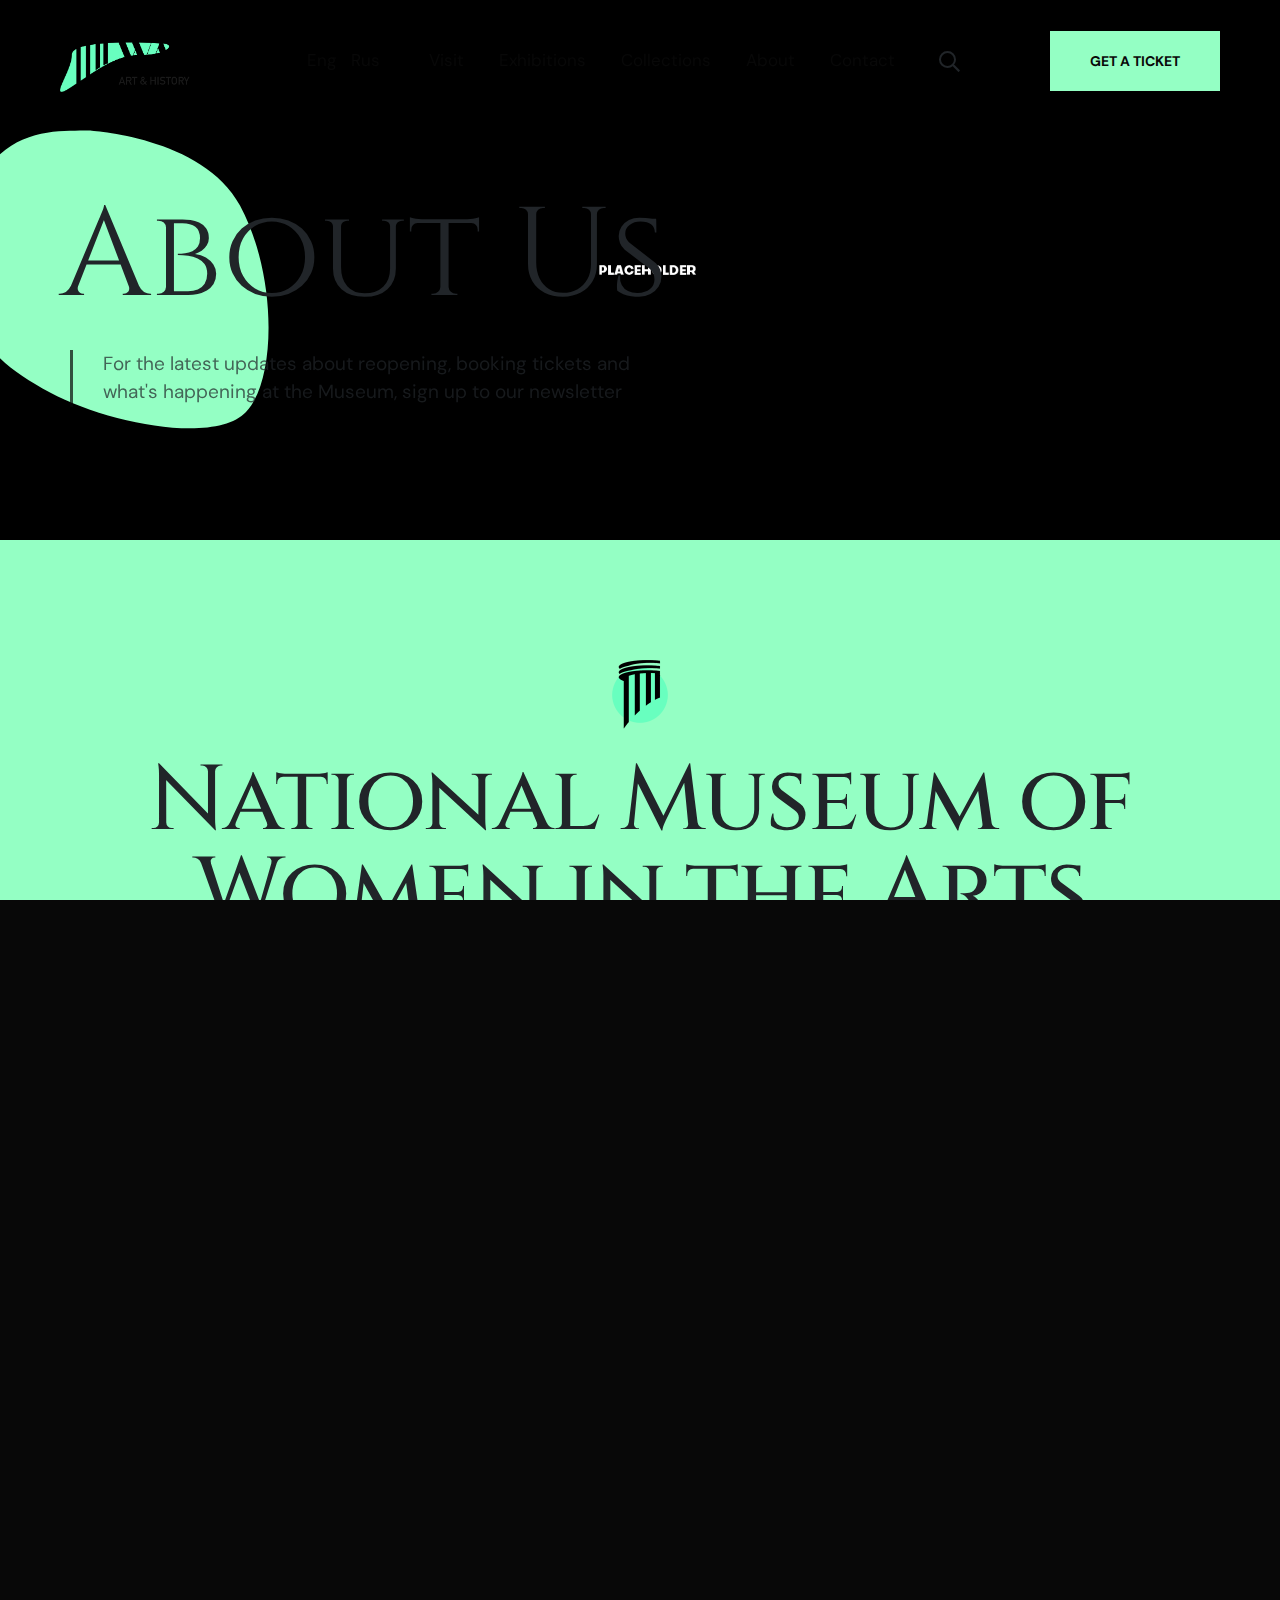
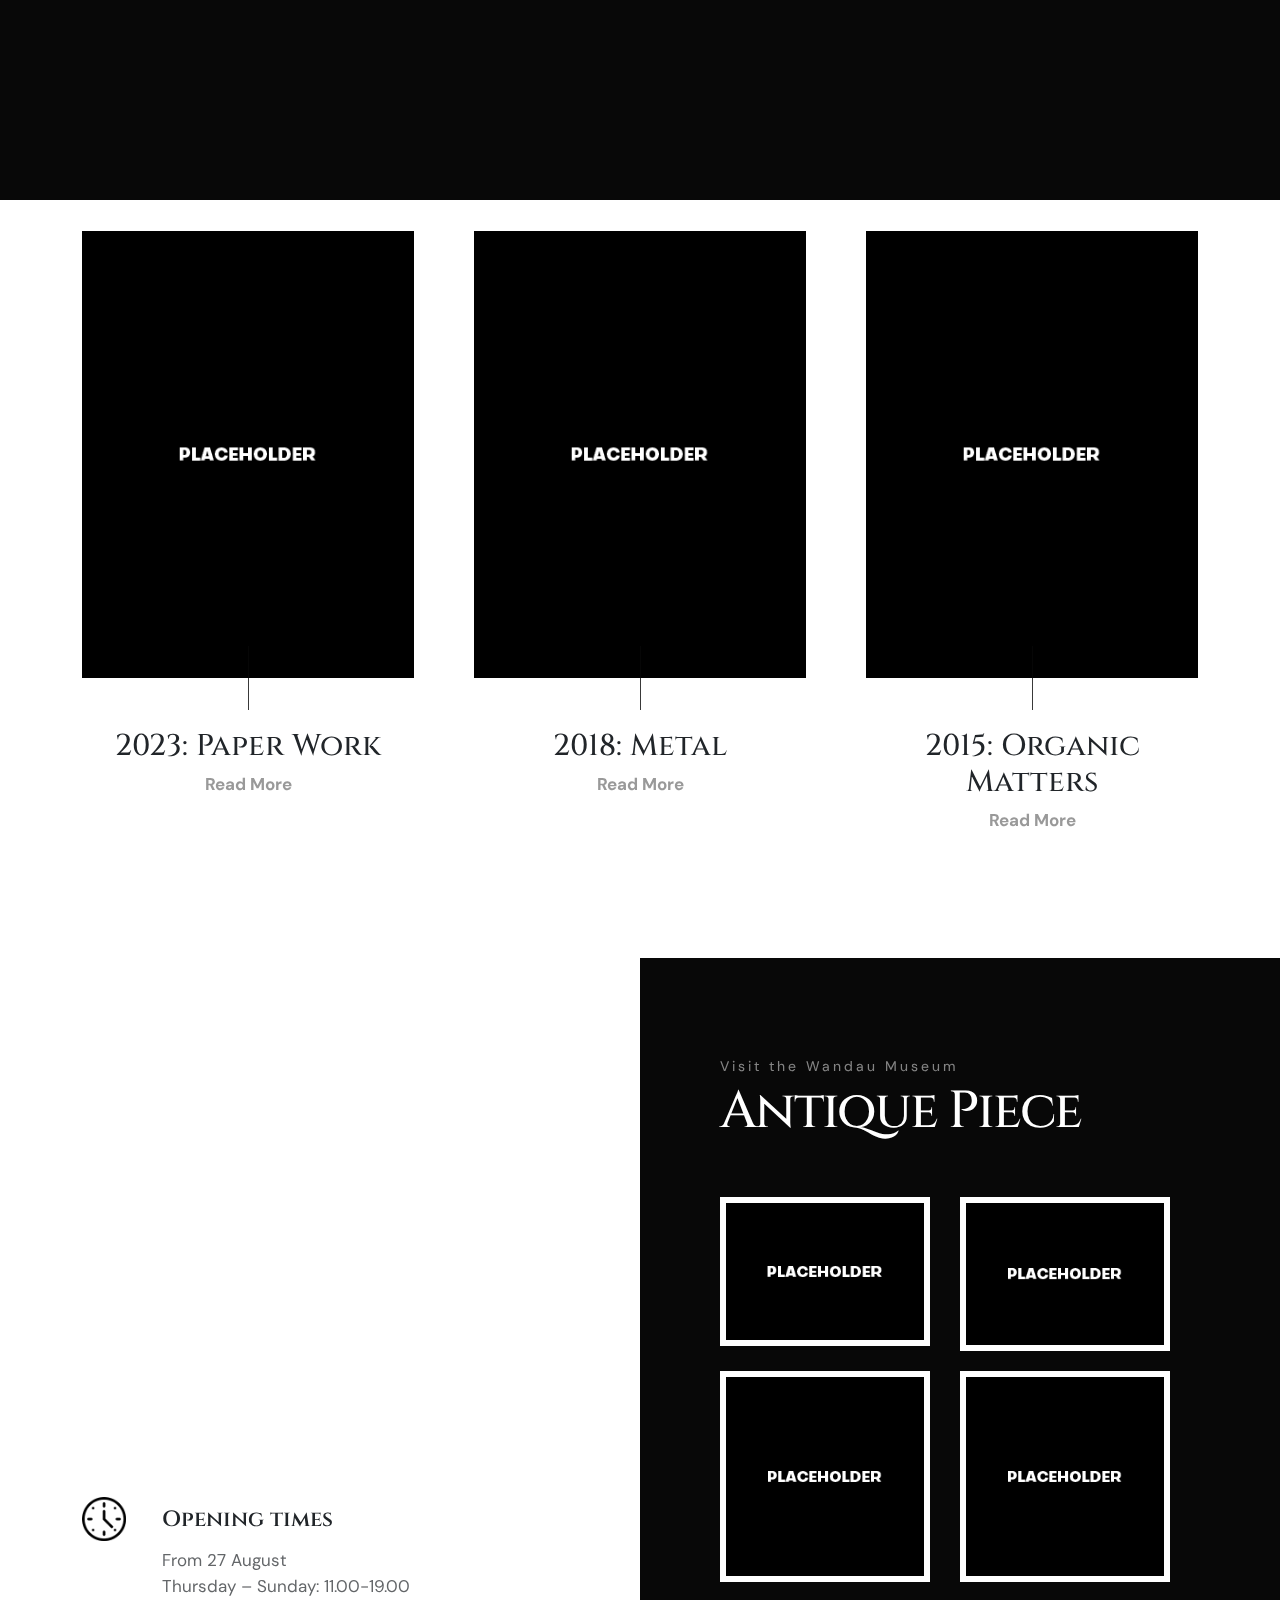
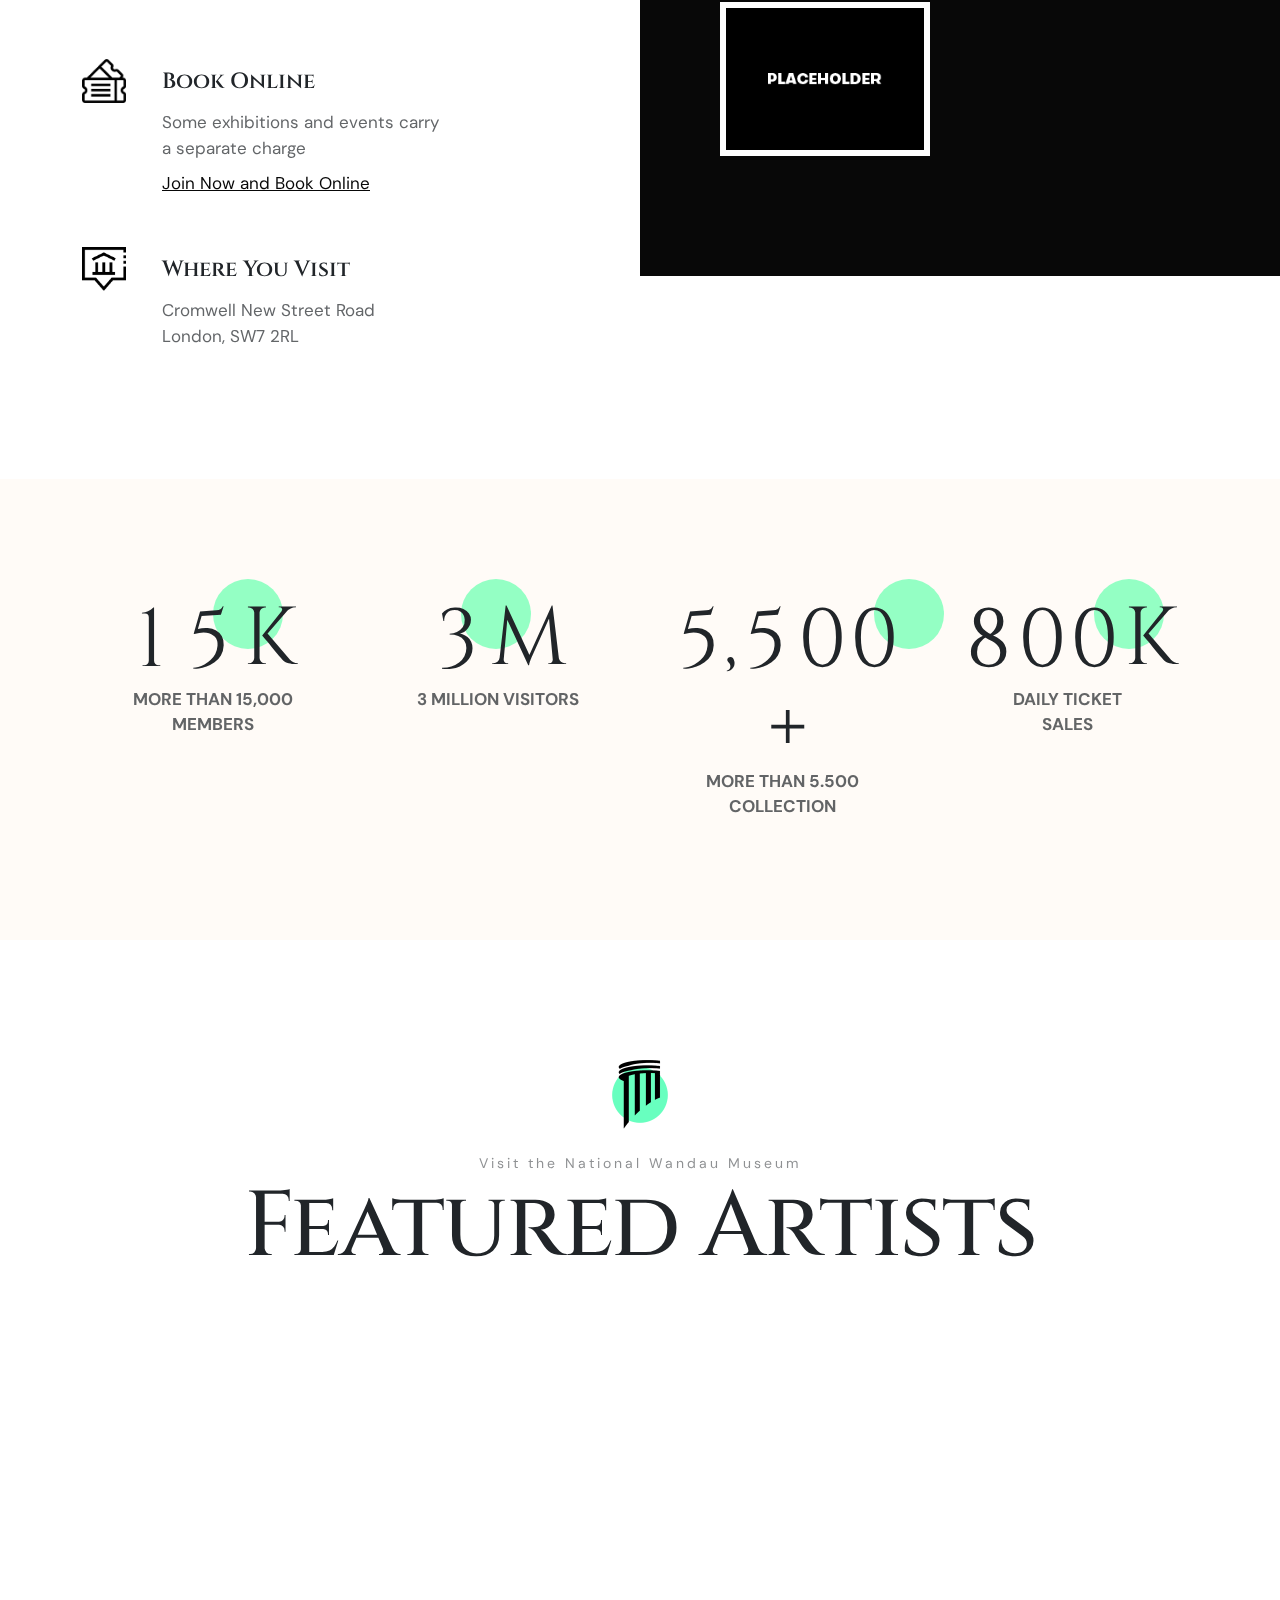
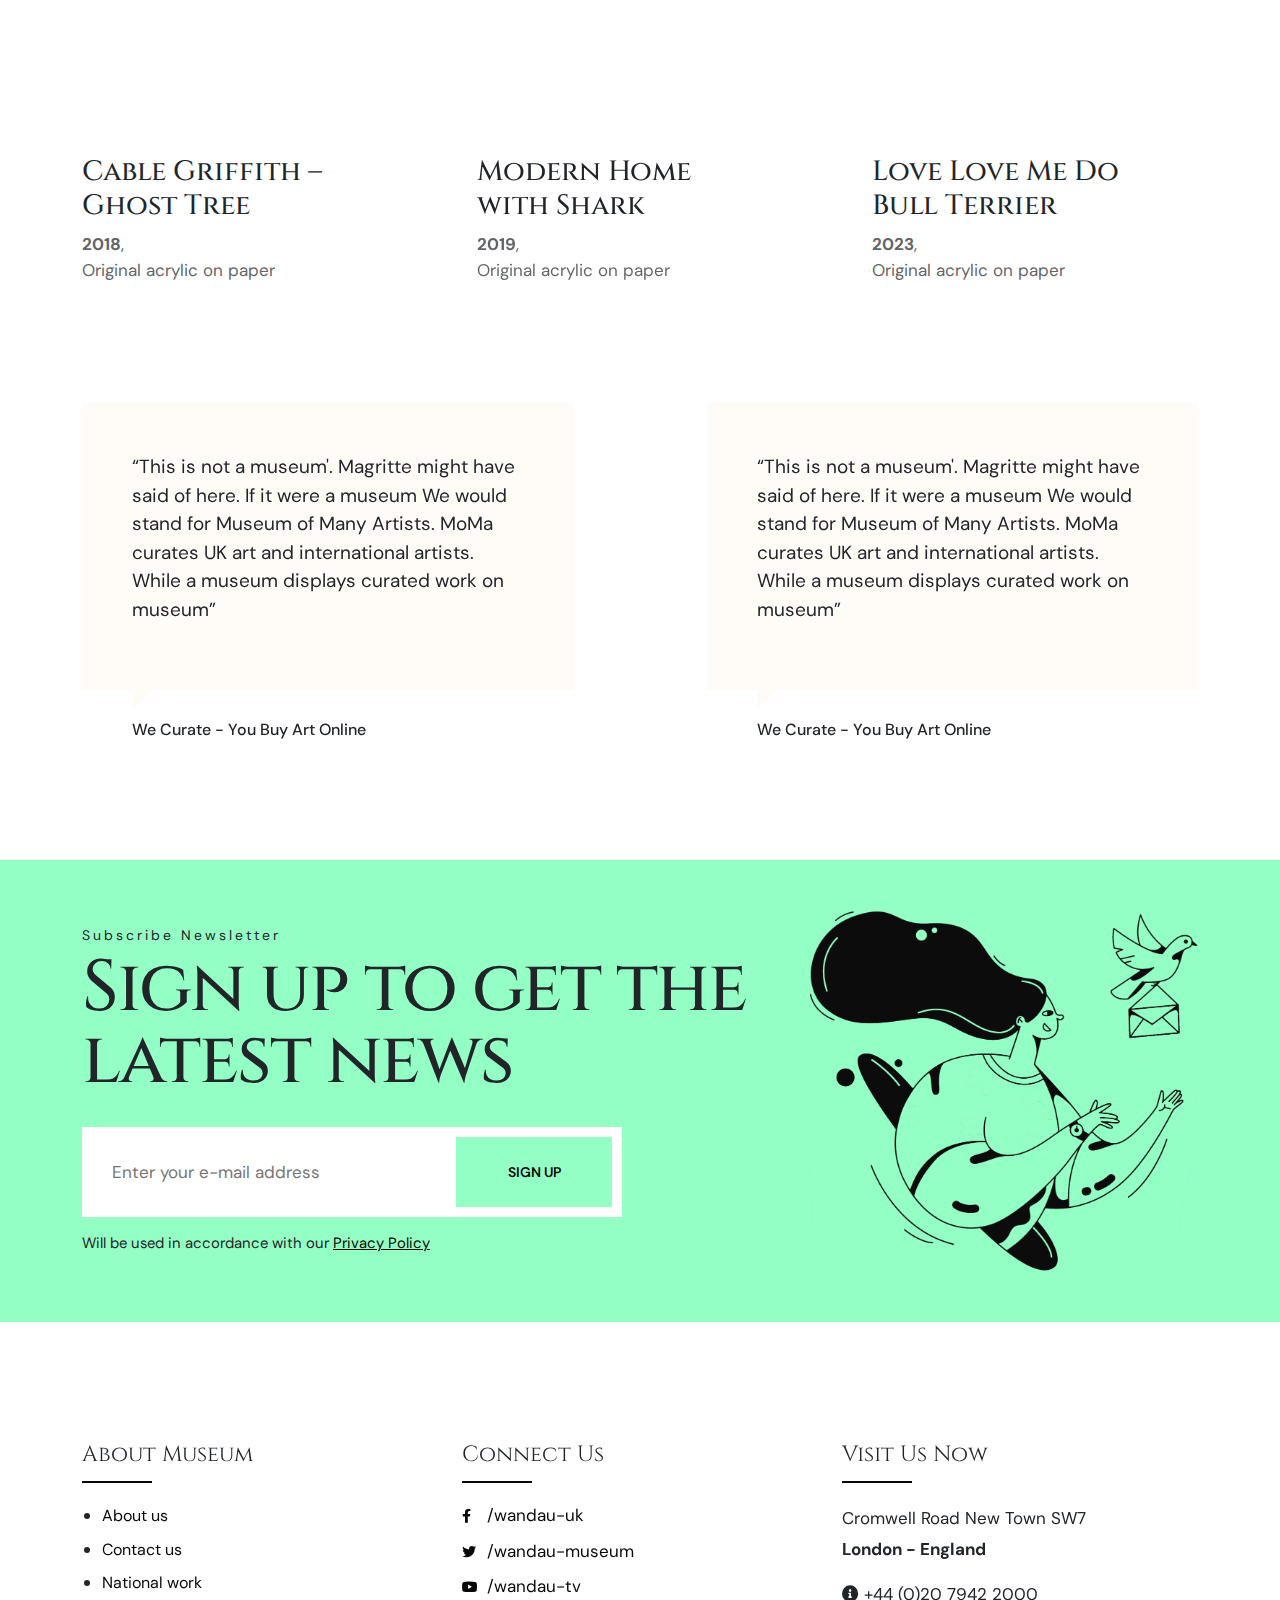
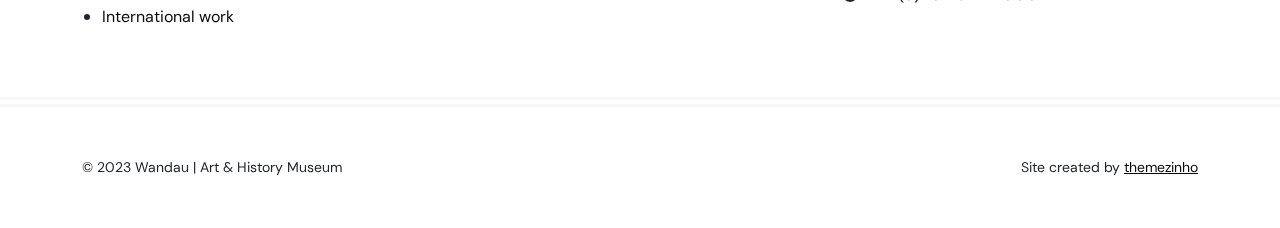
==== commit 665be7ed: "About" ====
--- a/about.html
+++ b/about.html
@@ -177,8 +177,7 @@
           <div class="col-12">
             <div class="section-title text-center">
               <figure><img src="images/title-shape.png" alt="Image"></figure>
-              <h2>National Museum of Women
- in the Arts </h2>
+              <h2>National Museum of Women in the Arts </h2>
             </div>
             <!-- end section-title -->
           </div>
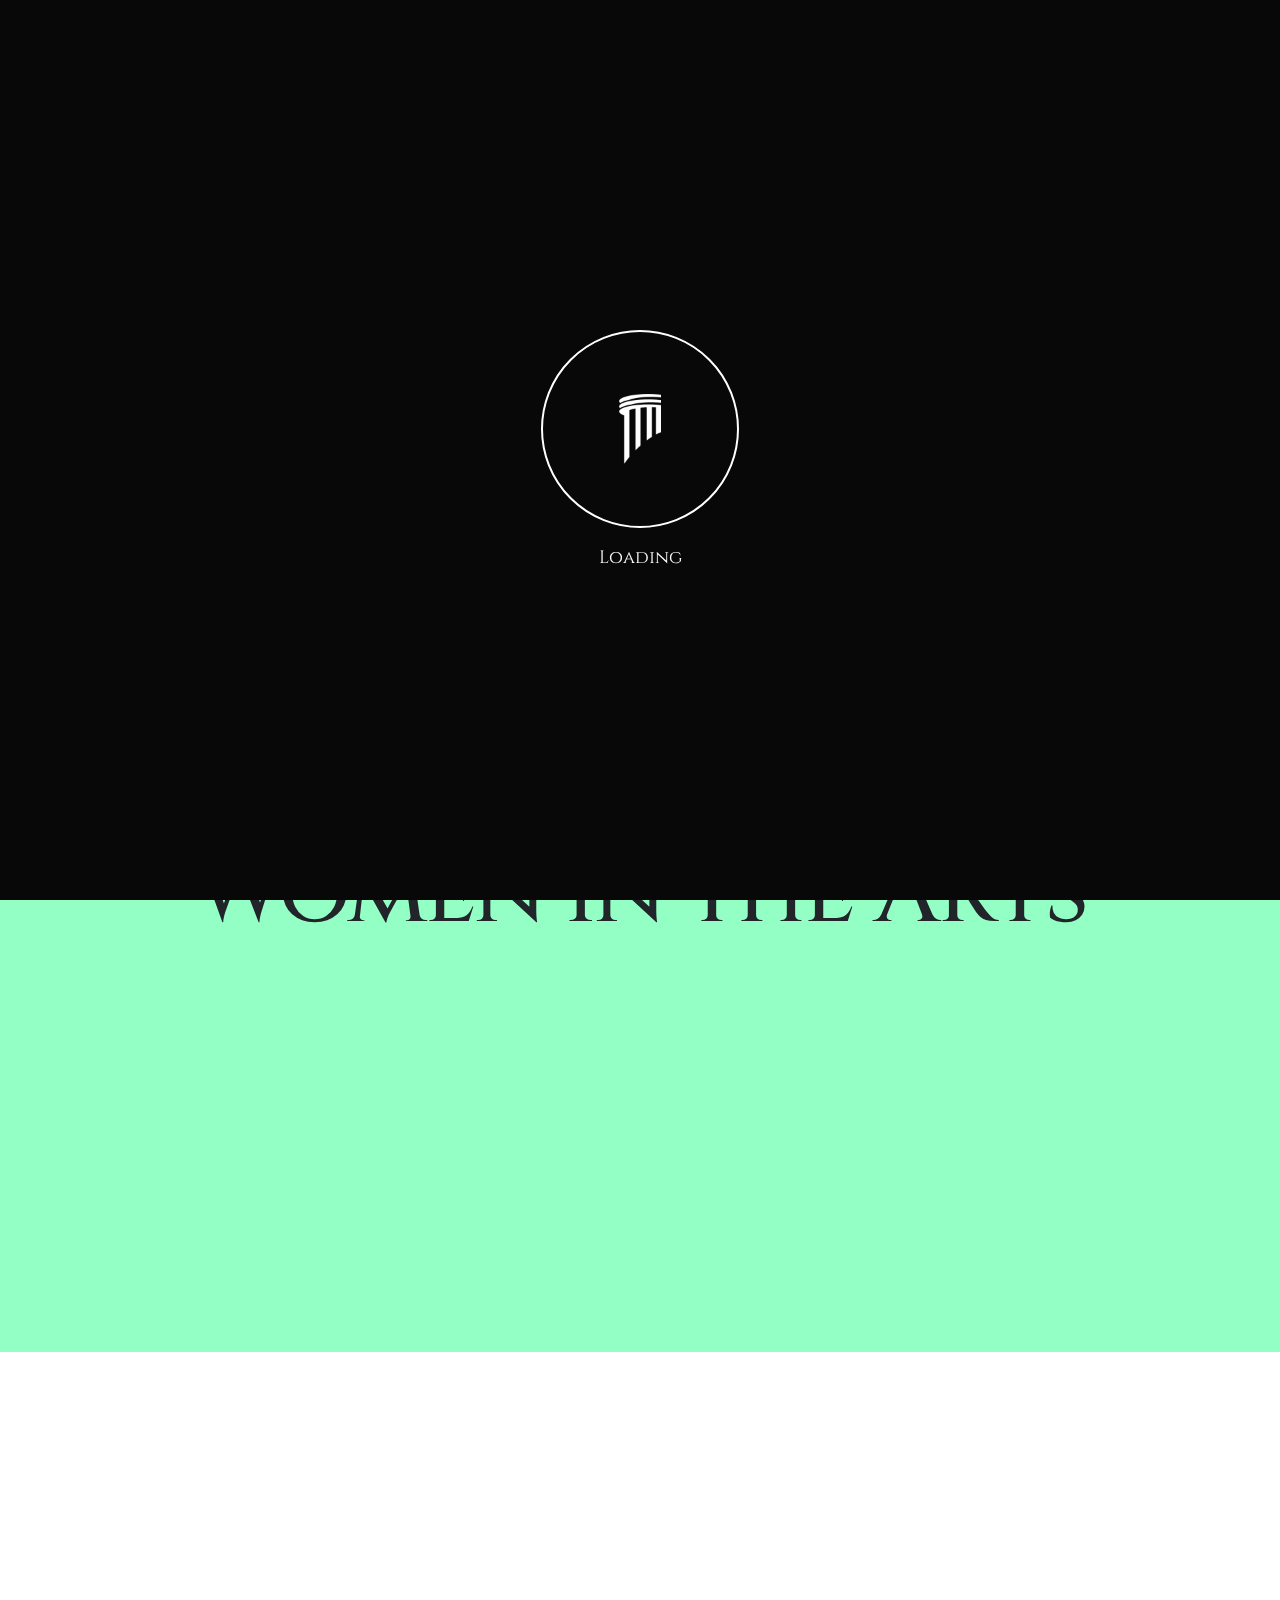
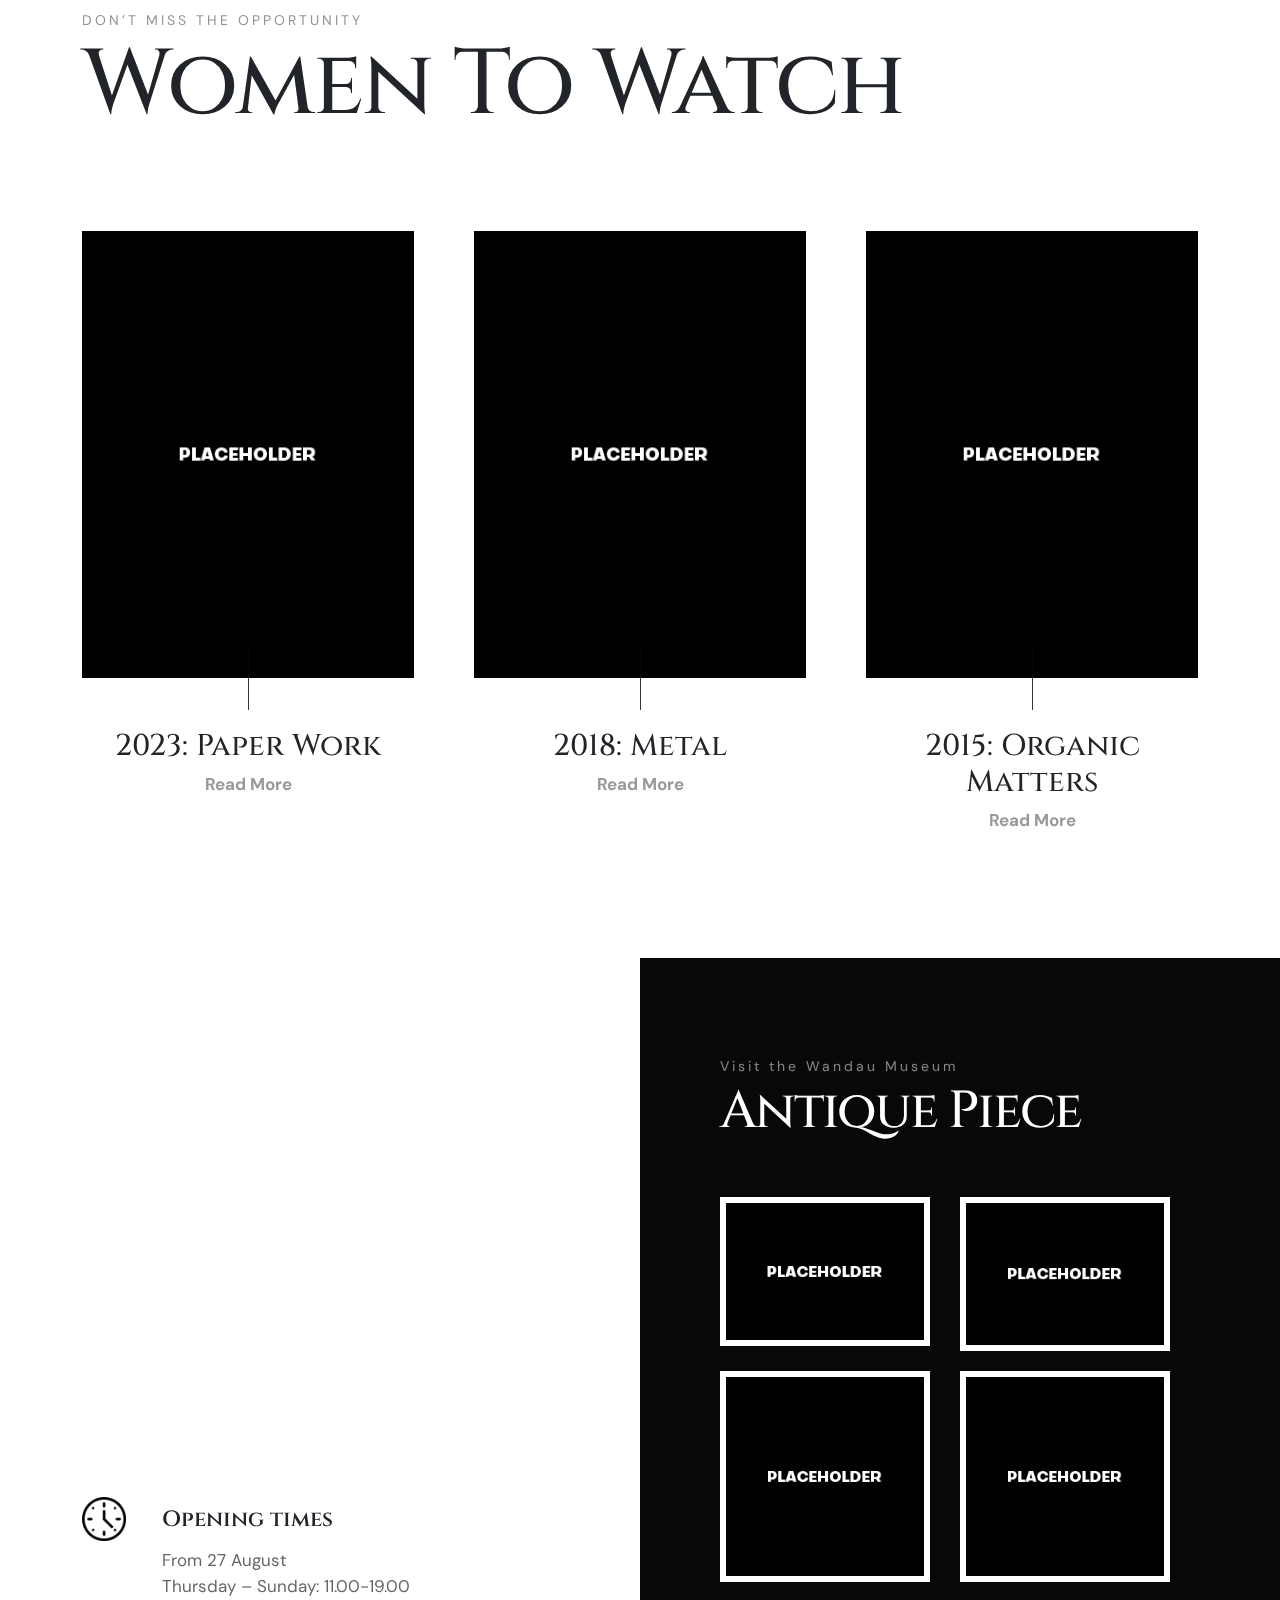
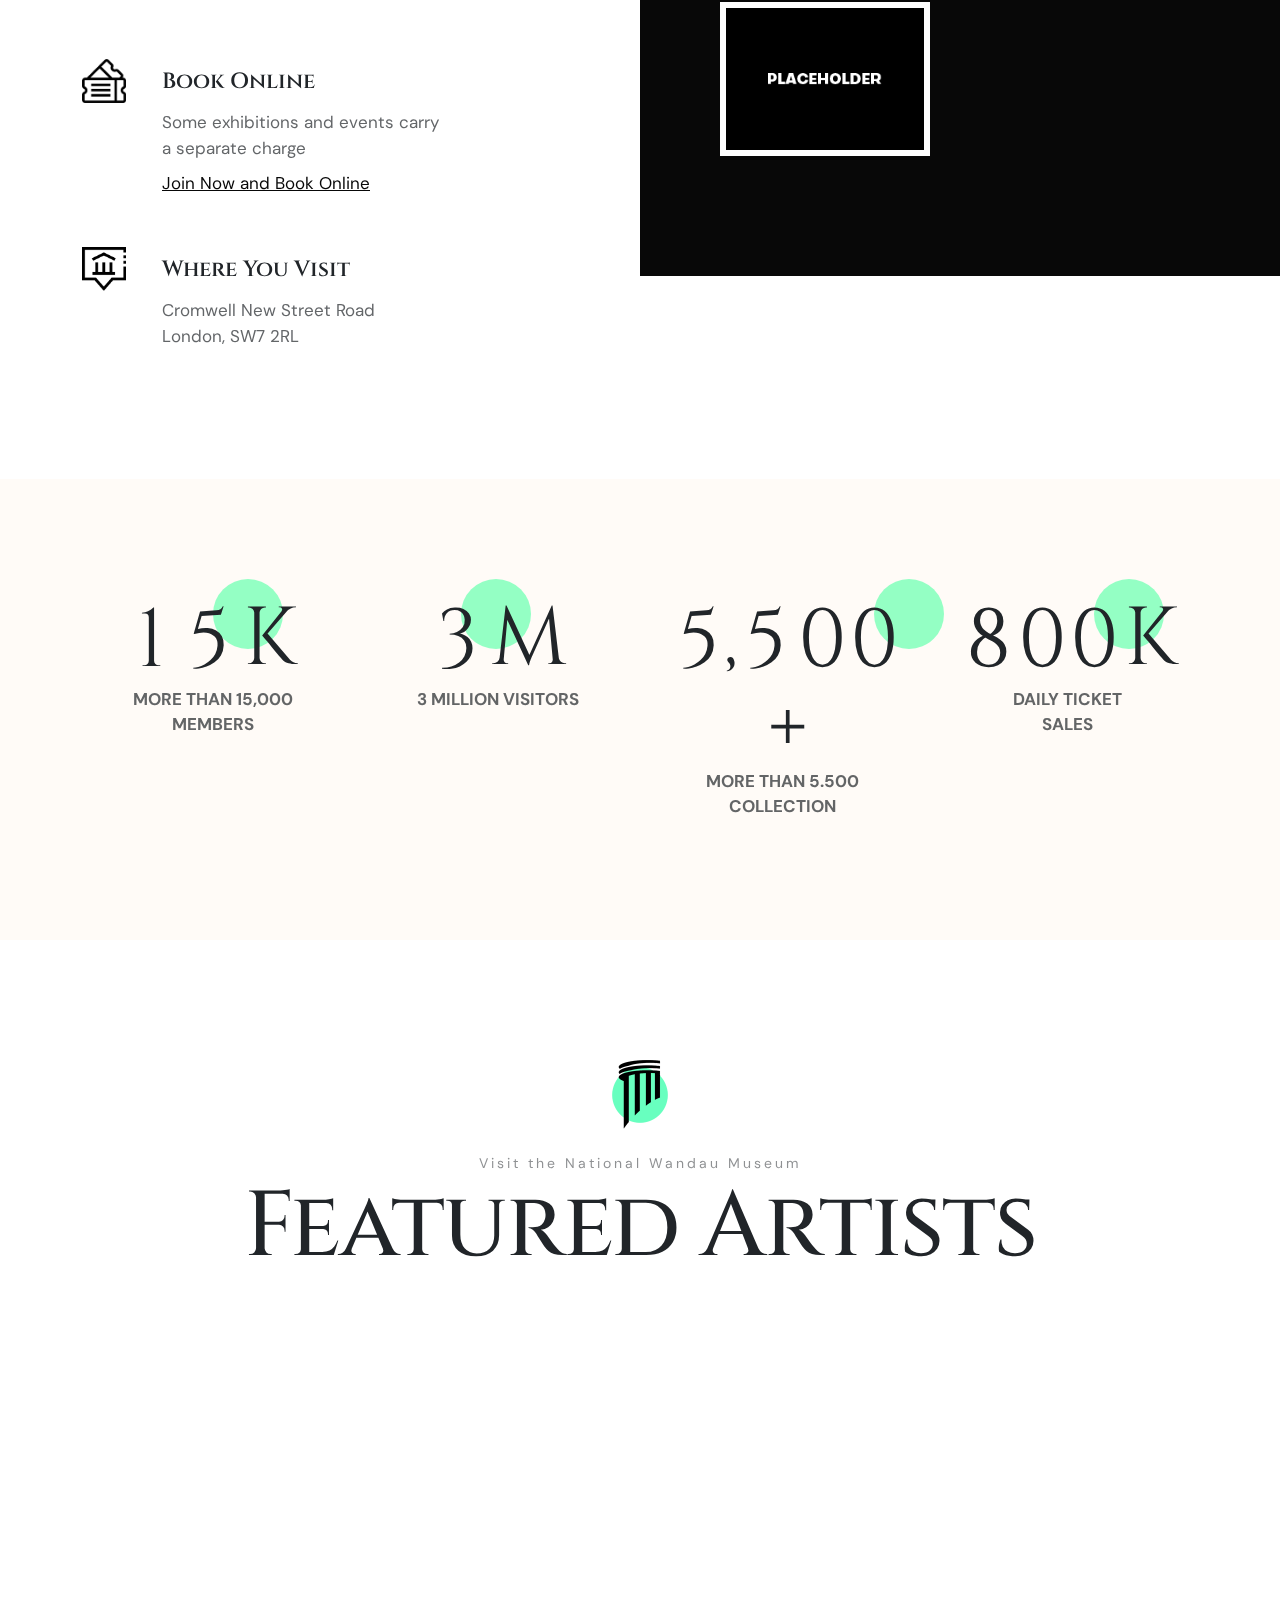
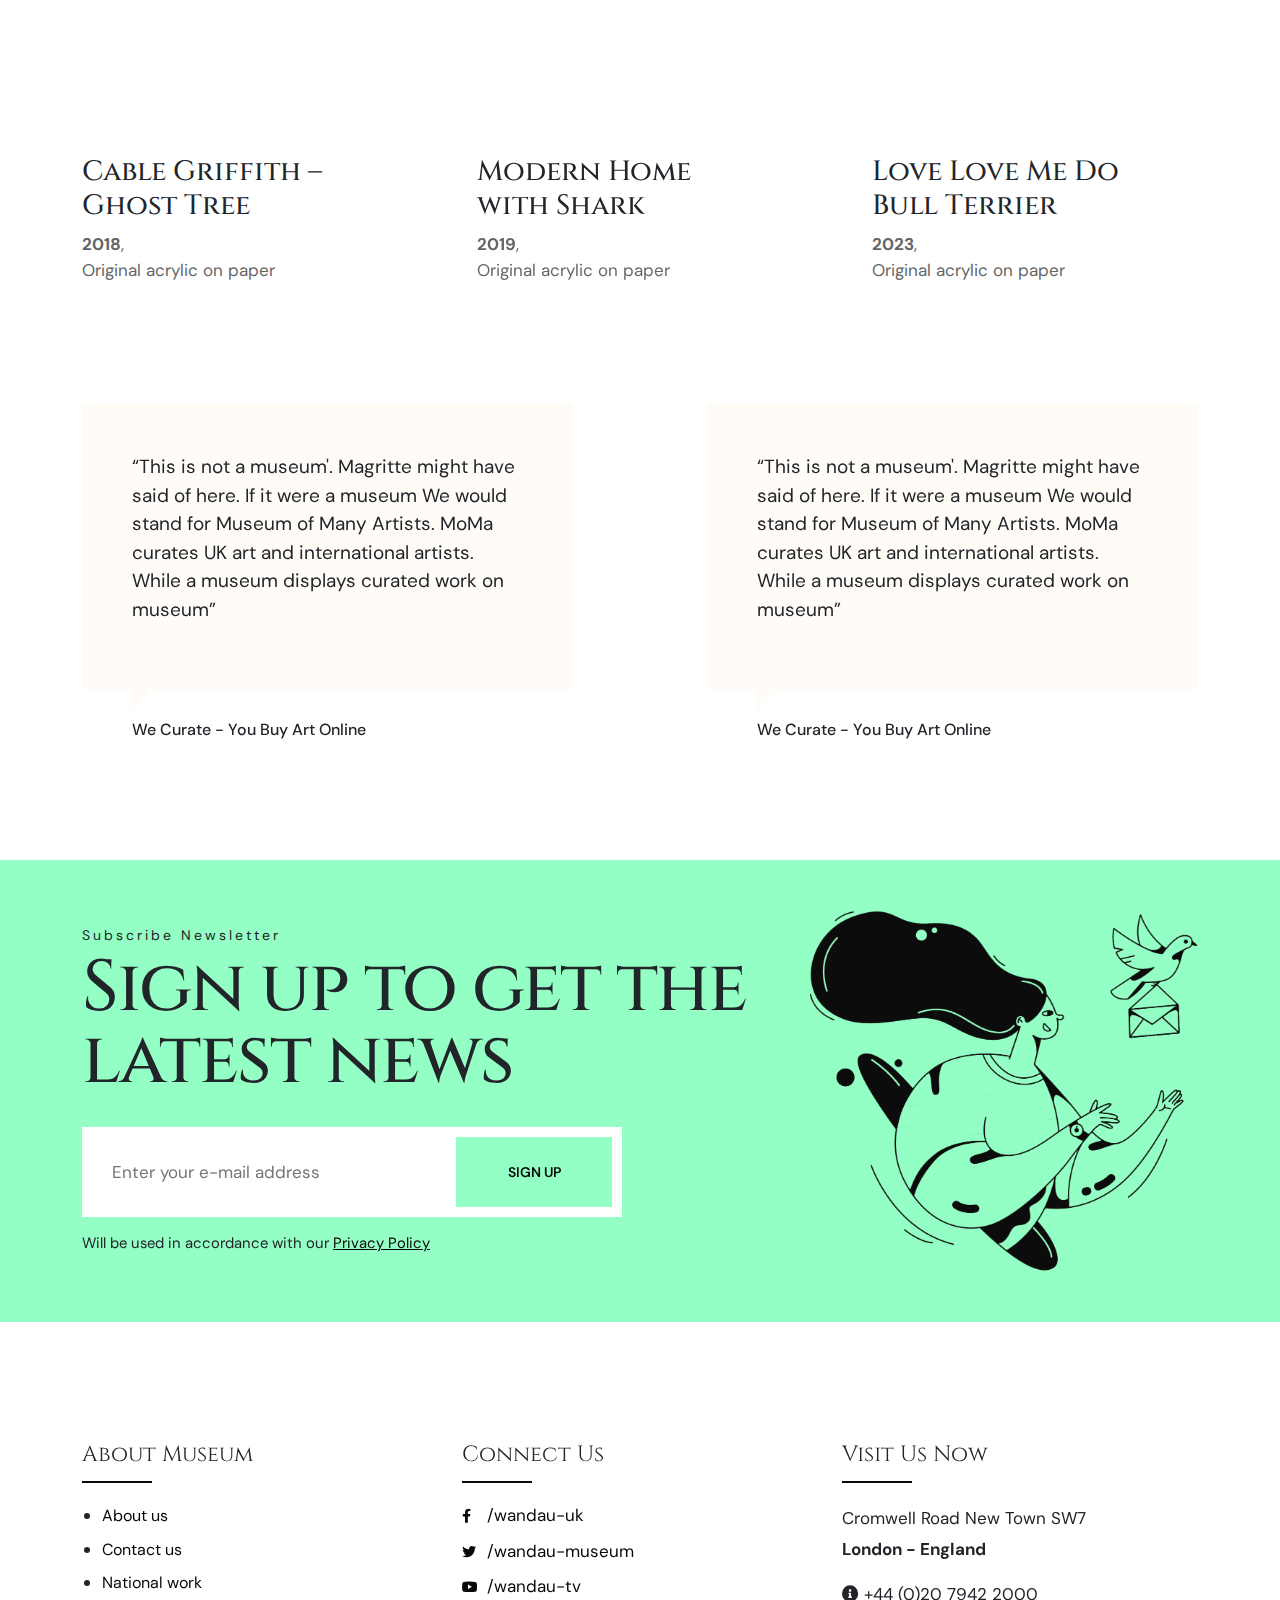
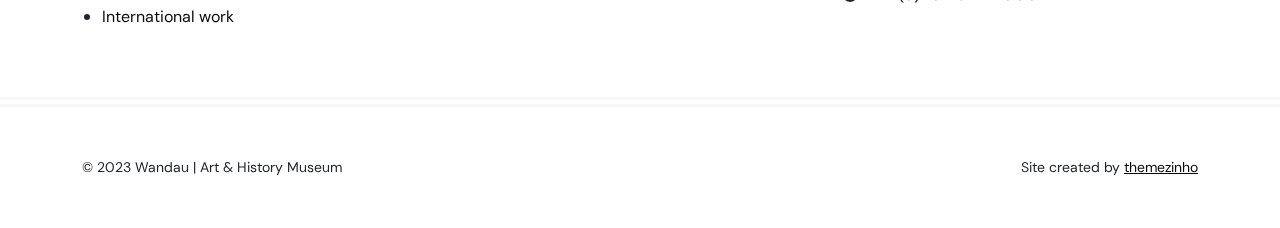
==== commit d1444d1a: "Update about.html" ====
--- a/about.html
+++ b/about.html
@@ -84,6 +84,7 @@
         <!-- end search-events -->
       </div>
     </div>
+    
     <!-- end search-box -->
     <aside class="side-widget">
       <svg viewBox="0 0 600 1080" preserveAspectRatio="none" version="1.1">
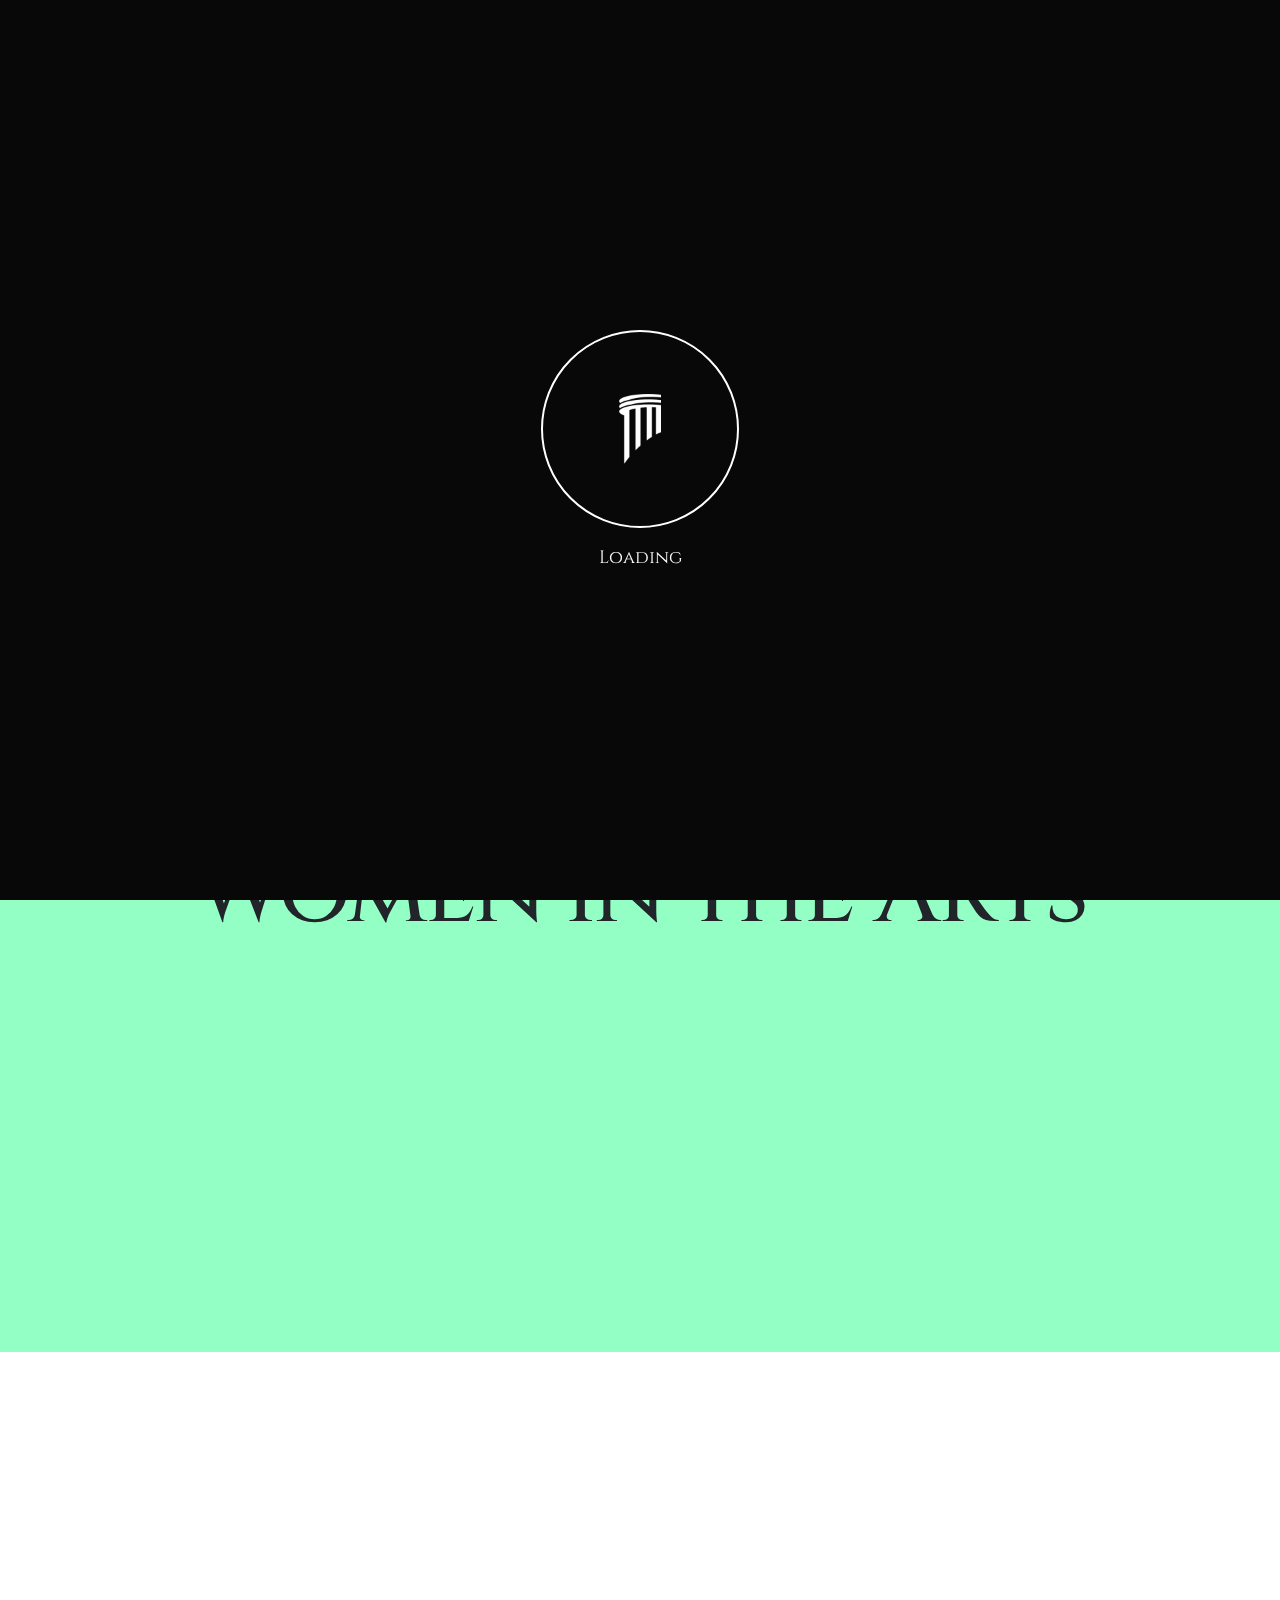
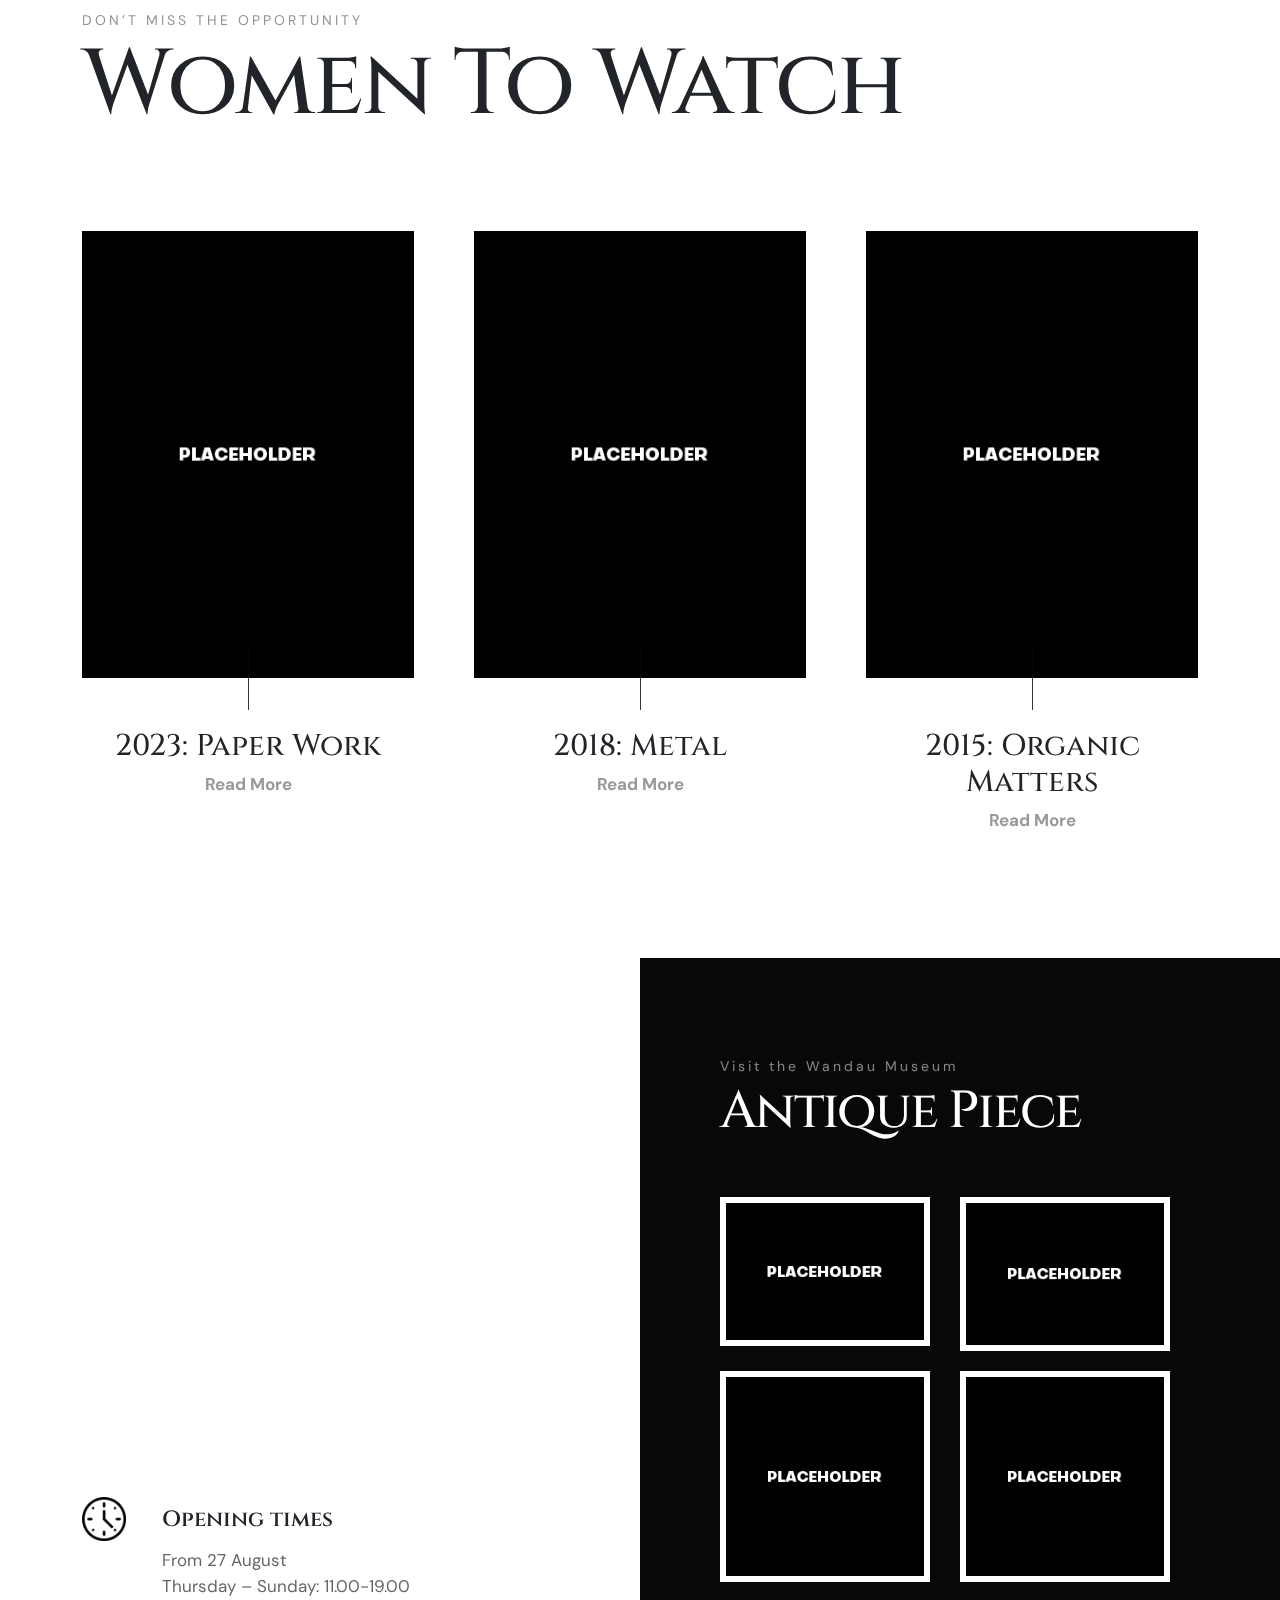
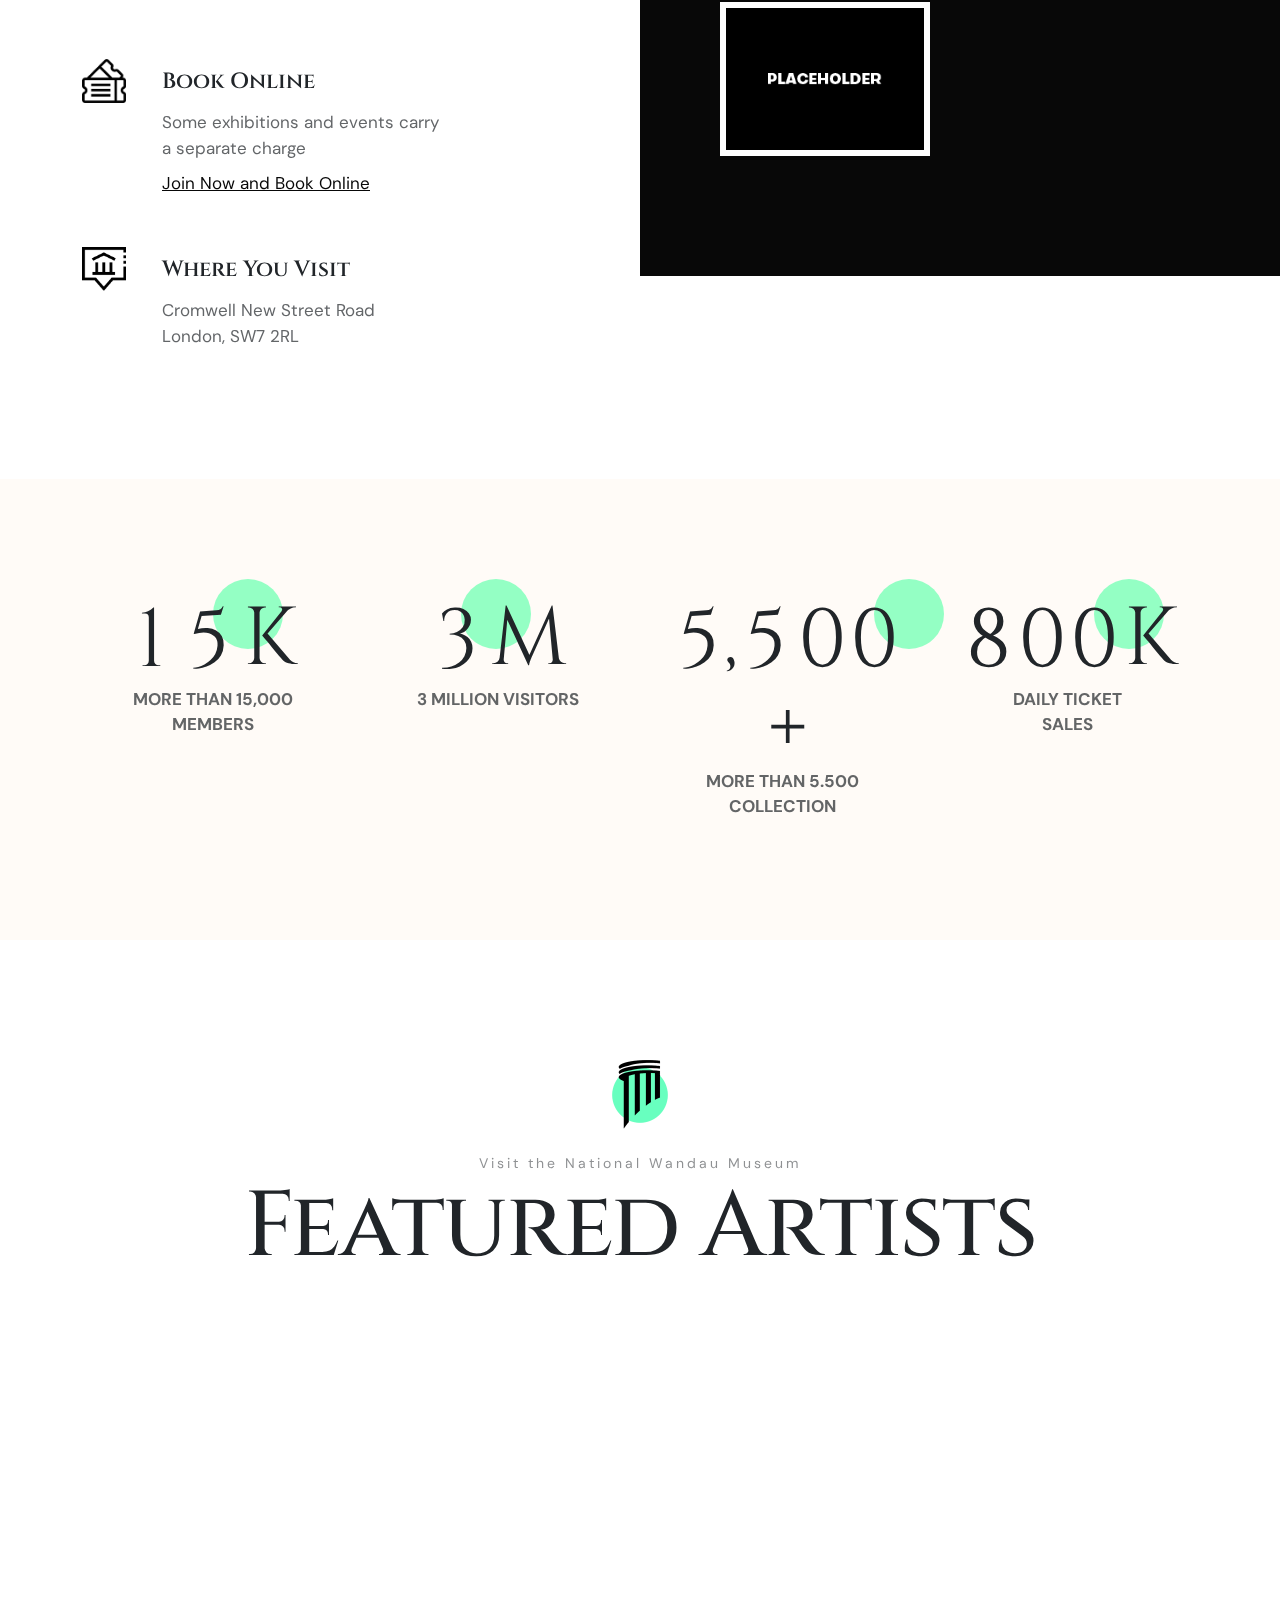
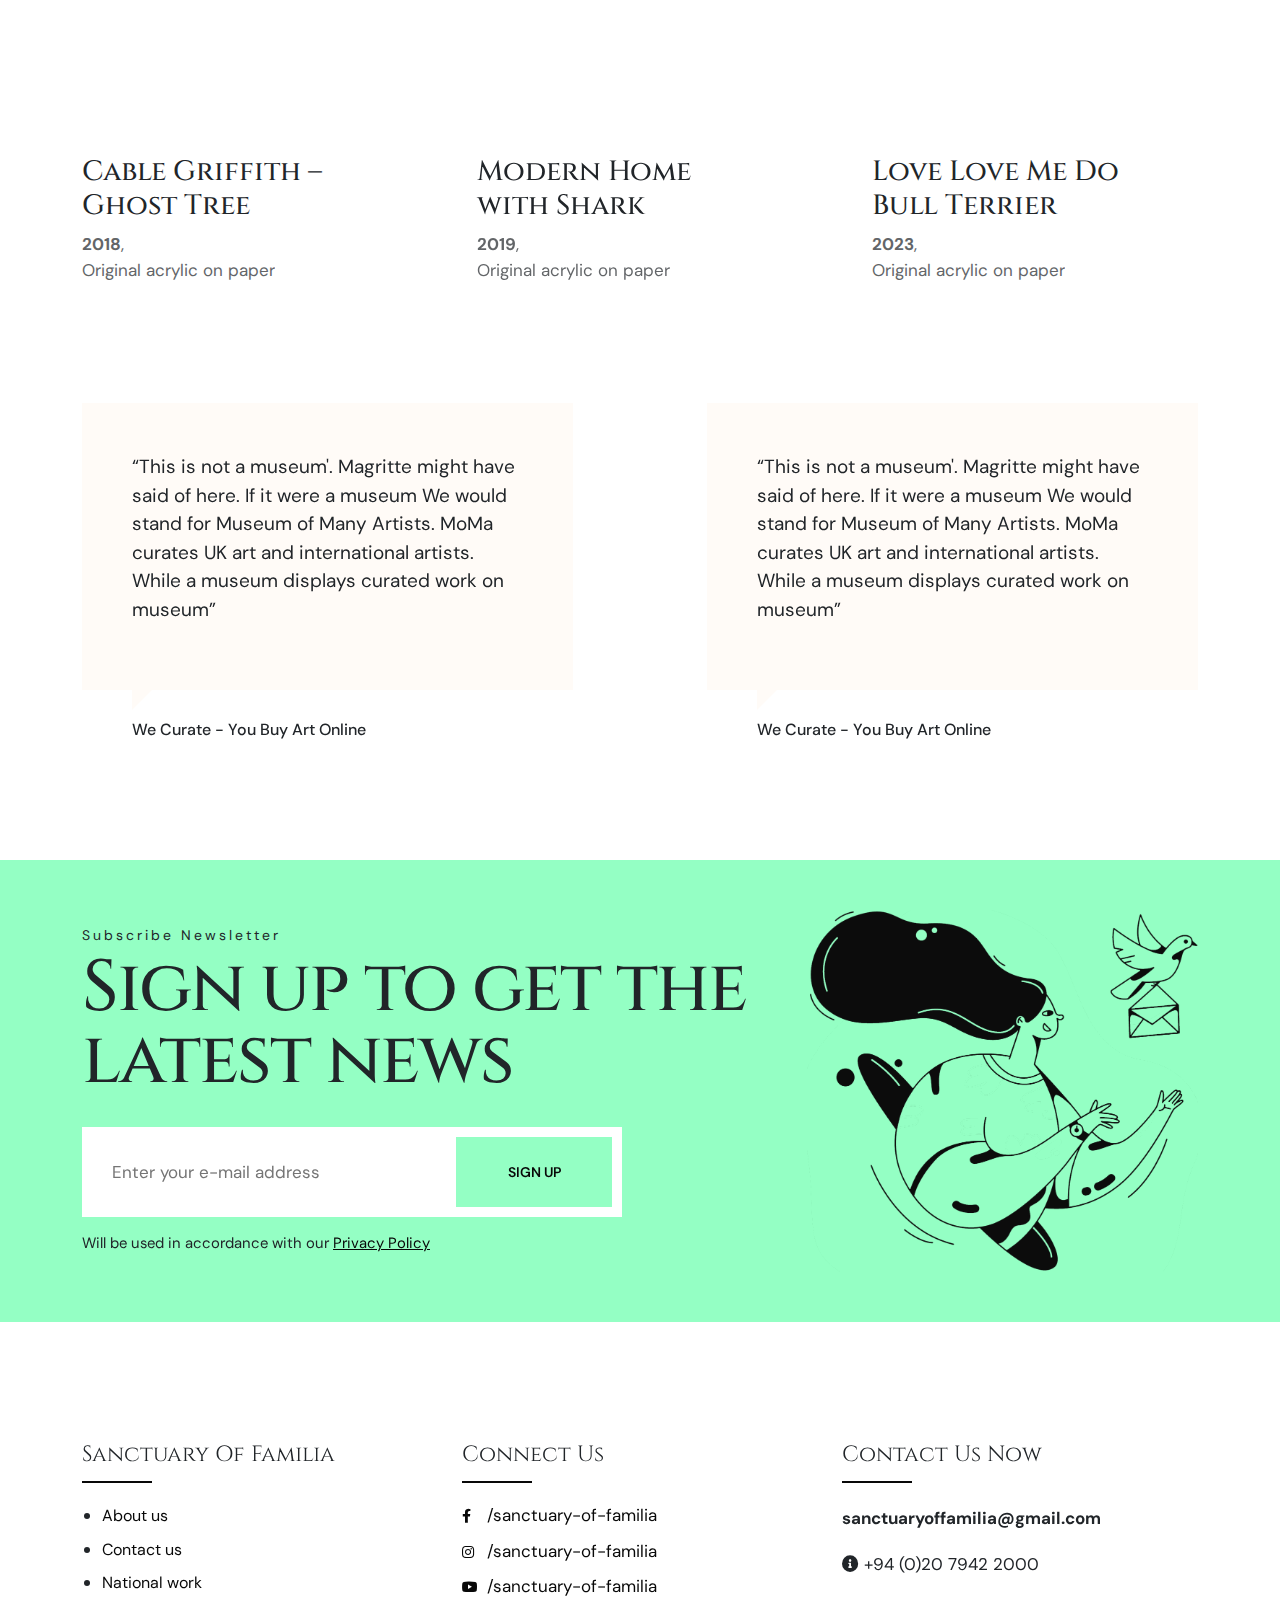
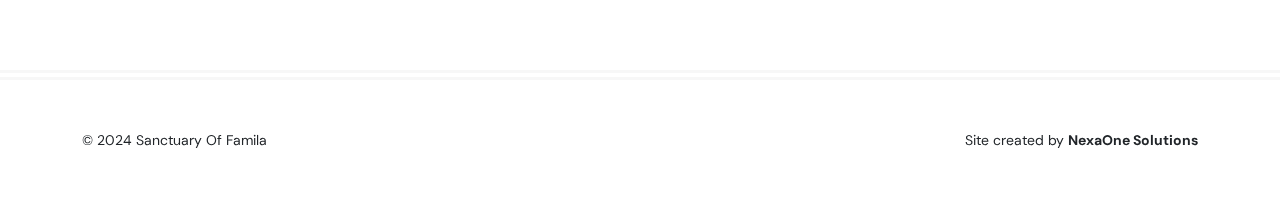
==== commit 00b8632f: "Update about.html" ====
--- a/about.html
+++ b/about.html
@@ -161,7 +161,7 @@
       <!-- end navbar-button -->
     </nav>
     <!-- end navbar -->
-	  <header class="page-header" data-background="images/page-header.jpg">
+	  <header class="page-header" data-background=""> <!-- ************************************************* -->
 	  	<div class="inner">
 			<svg width="580" height="400" class="svg-morph">
           <path id="svg_morph" d="m261,30.4375c0,0 114,6 151,75c37,69 37,174 6,206.5625c-31,32.5625 -138,11.4375 -196,-19.5625c-58,-31 -86,-62 -90,-134.4375c12,-136.5625 92,-126.5625 129,-127.5625z" />
@@ -418,6 +418,7 @@
       <!-- end container -->
     </section>
     <!-- end content-section -->
+     
     <section class="content-section no-bottom-spacing">
       <div class="container">
         <div class="row">
@@ -440,8 +441,7 @@
 					</figure>
 					<div class="content-box">
 						<h3>Cable Griffith – Ghost Tree</h3>
-						<p><strong>2018</strong>, <br>
-Original acrylic on paper</p>
+						<p><strong>2018</strong>, <br> Original acrylic on paper</p>
 					</div>
 					<!-- end content-box -->
 				</div>
@@ -455,8 +455,7 @@
 					</figure>
 					<div class="content-box">
 						<h3>Modern Home with Shark</h3>
-						<p><strong>2019</strong>, <br>
-Original acrylic on paper</p>
+						<p><strong>2019</strong>, <br> Original acrylic on paper</p>
 					</div>
 					<!-- end content-box -->
 				</div>
@@ -470,8 +469,7 @@
 					</figure>
 					<div class="content-box">
 						<h3>Love Love Me Do Bull Terrier</h3>
-						<p><strong>2023</strong>, <br>
-Original acrylic on paper</p>
+						<p><strong>2023</strong>, <br> Original acrylic on paper</p>
 					</div>
 					<!-- end content-box -->
 				</div>
@@ -483,6 +481,7 @@
       </div>
       <!-- end container -->
     </section>
+
     <!-- end content-section -->
     <section class="content-section">
       <div class="container">
@@ -555,28 +554,28 @@
       <div class="container">
         <div class="row">
           <div class="col-lg-4 col-md-6">
-            <h6 class="widget-title">About Museum</h6>
+            <h6 class="widget-title">Sanctuary Of Familia</h6>
             <ul class="footer-menu">
               <li><a href="#">About us </a></li>
               <li><a href="#">Contact us</a></li>
               <li><a href="#">National work</a></li>
-              <li><a href="#">International work</a></li>
+              <!-- <li><a href="#">International work</a></li> -->
             </ul>
           </div>
           <!-- end col-4 -->
           <div class="col-lg-4 col-md-6">
             <h6 class="widget-title">Connect Us</h6>
             <ul class="social-media">
-              <li><a href="#"><i class="fab fa-facebook-f"></i> /wandau-uk</a></li>
-              <li><a href="#"><i class="fab fa-twitter"></i> /wandau-museum</a></li>
-              <li><a href="#"><i class="fab fa-youtube"></i> /wandau-tv</a></li>
+              <li><a href="#"><i class="fab fa-facebook-f"></i> /sanctuary-of-familia</a></li>
+              <li><a href="#"><i class="fab fa-instagram"></i> /sanctuary-of-familia</a></li>
+              <li><a href="#"><i class="fab fa-youtube"></i> /sanctuary-of-familia</a></li>
             </ul>
           </div>
           <!-- end col-4 -->
           <div class="col-lg-4">
-            <h6 class="widget-title">Visit Us Now</h6>
+            <h6 class="widget-title">Contact Us Now</h6>
             <address class="address">
-            Cromwell Road New Town SW7 <strong>London - England</strong> <i class="fas fa-info-circle"></i> +44 (0)20 7942 2000
+            <strong>sanctuaryoffamilia@gmail.com</strong> <i class="fas fa-info-circle"></i> +94 (0)20 7942 2000
             </address>
           </div>
           <!-- end col-4 -->
@@ -585,7 +584,8 @@
       </div>
       <!-- end container -->
       <div class="footer-bottom">
-        <div class="container"> <span class="copyright">© 2023 Wandau | Art & History Museum</span> <span class="creation">Site created by <a href="#">themezinho</a></span> </div>
+        <div class="container"> <span class="copyright">© 2024 Sanctuary Of Famila</span> <span class="creation">Site created by <b>NexaOne Solutions</b>
+        </div>
         <!-- end container -->
       </div>
       <!-- end footer-bottom -->
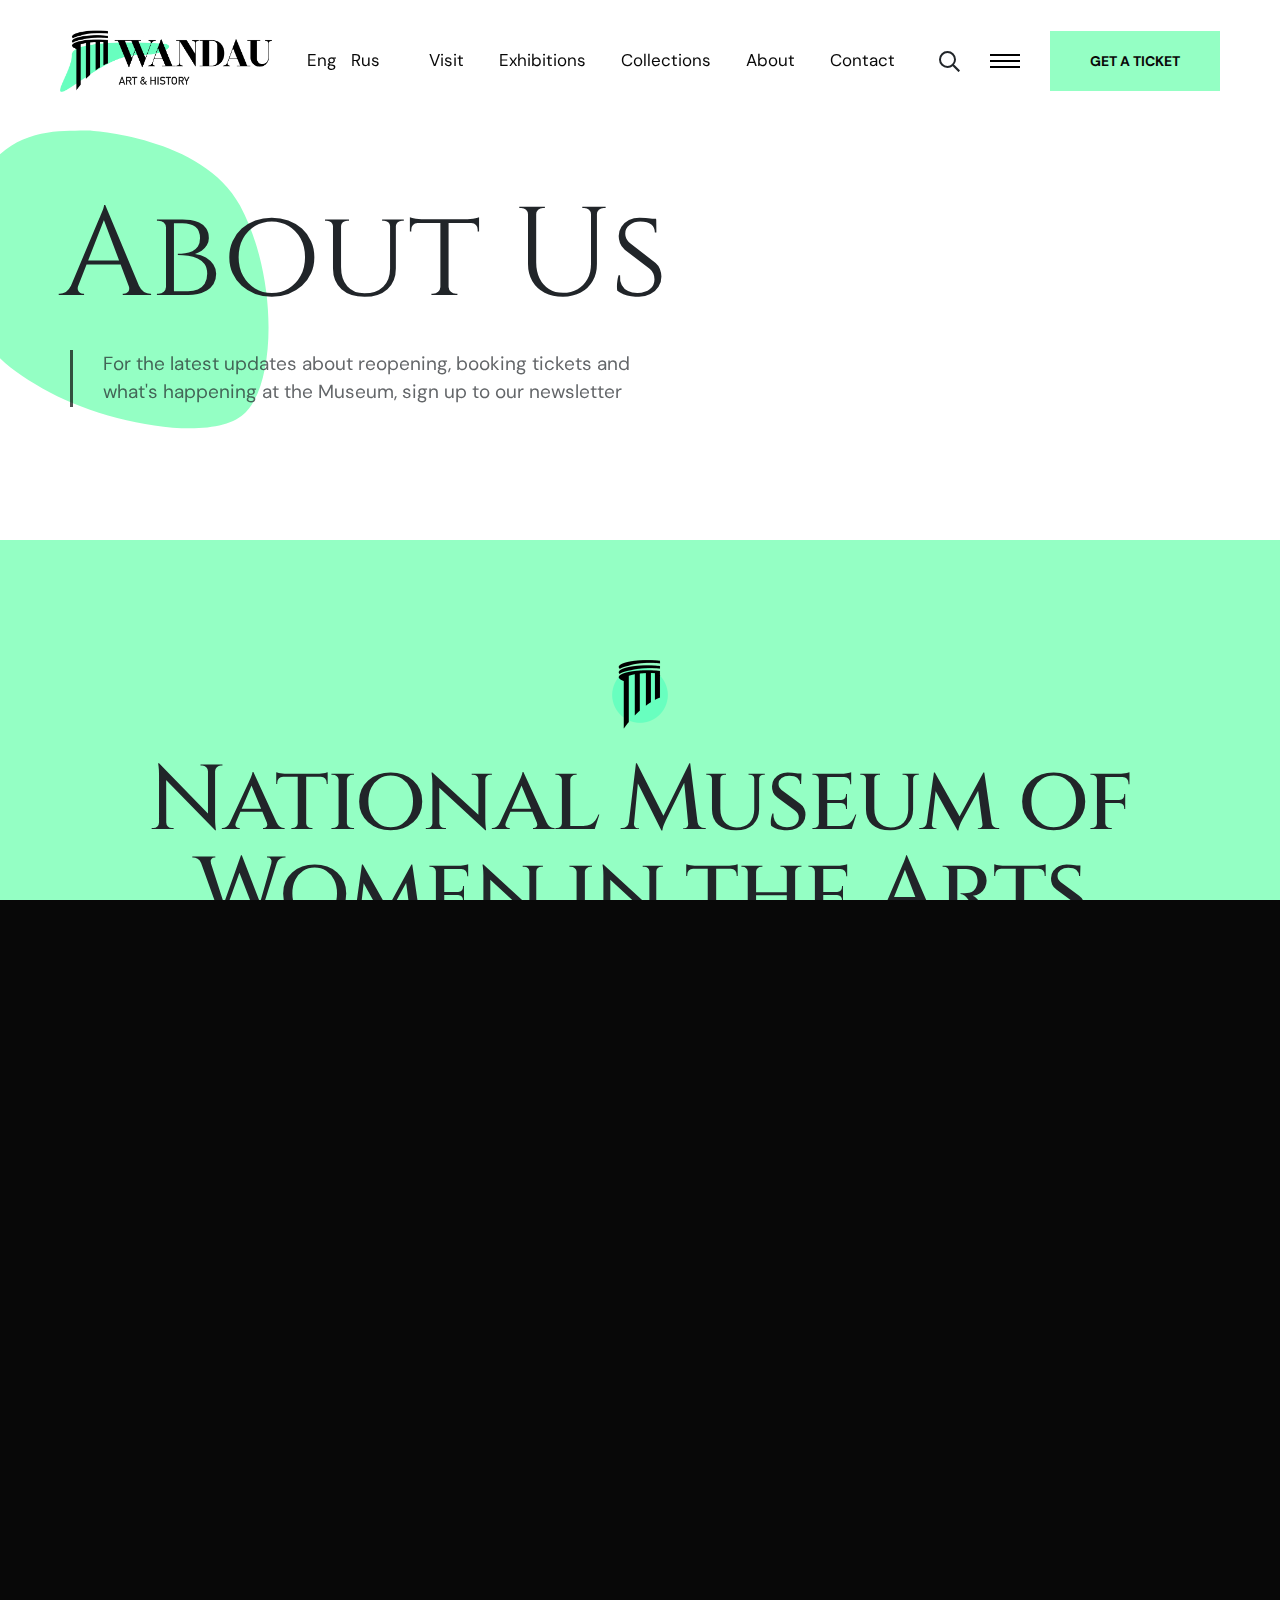
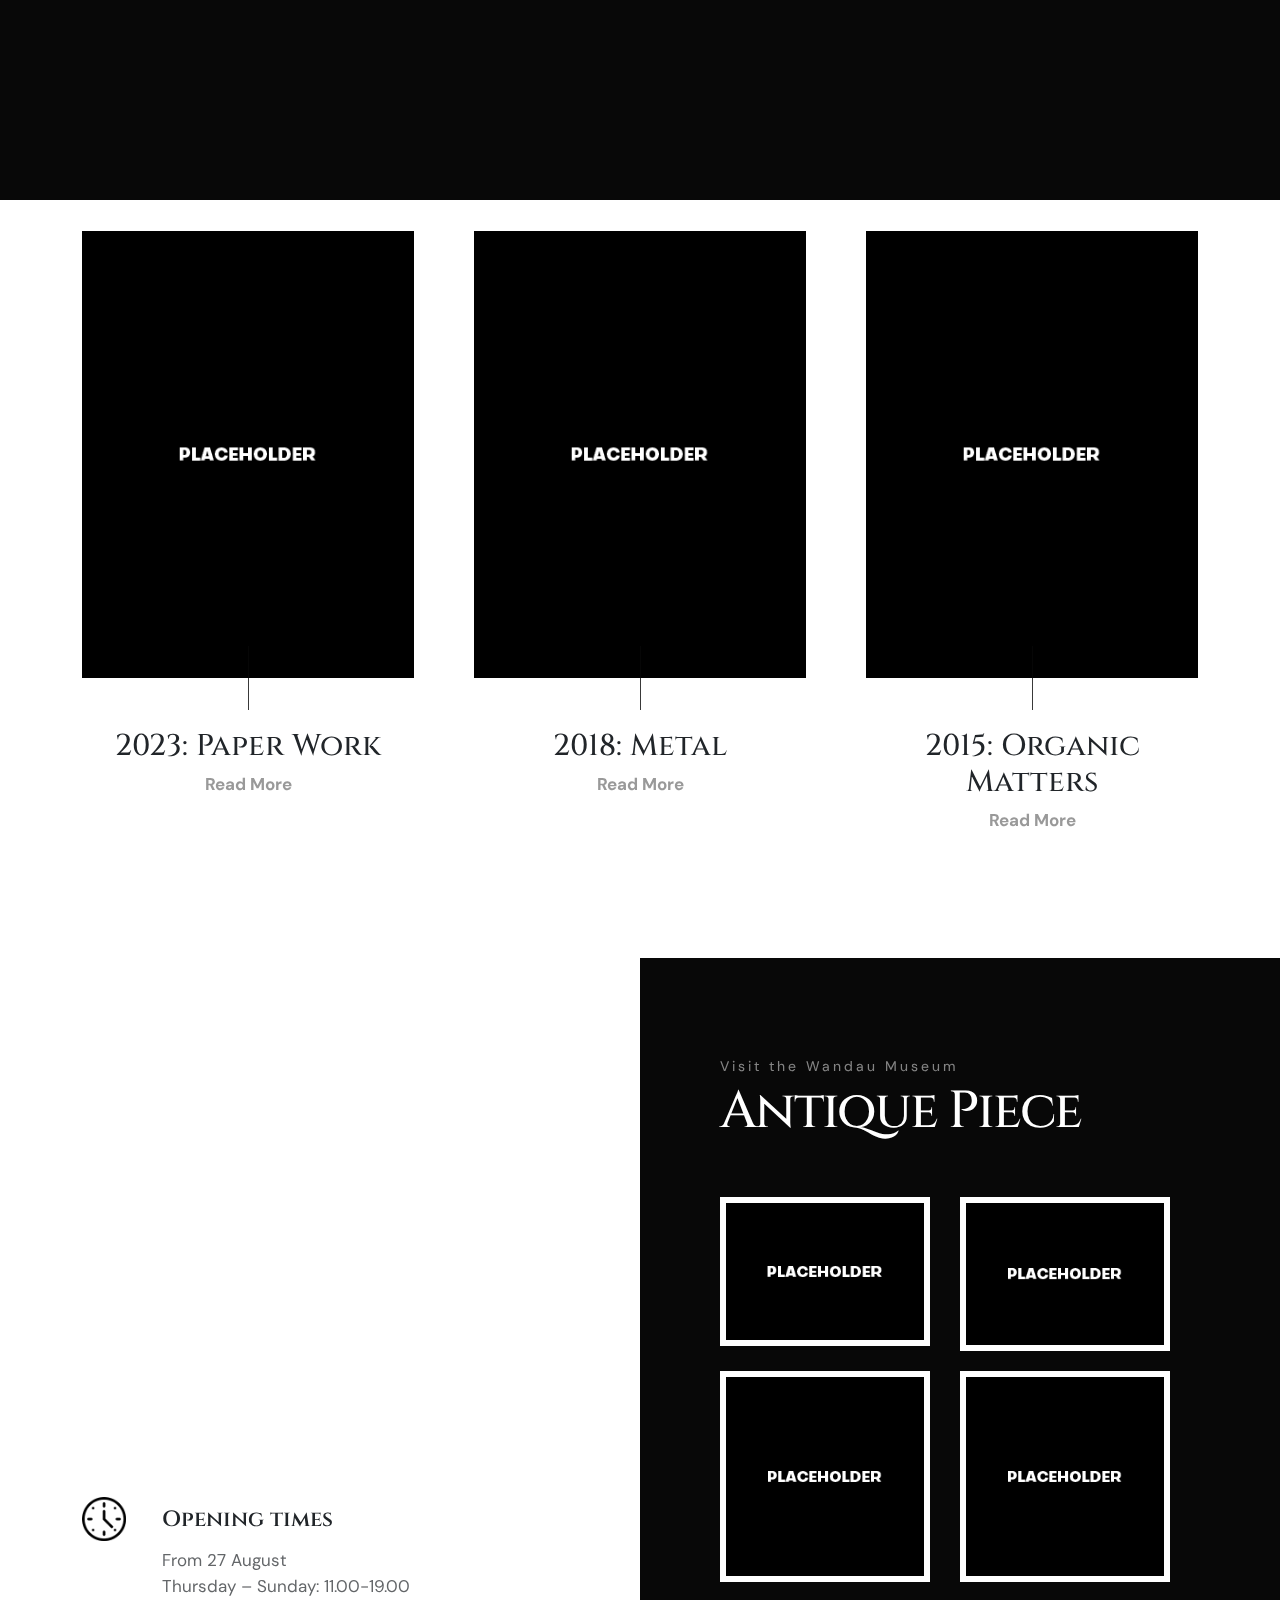
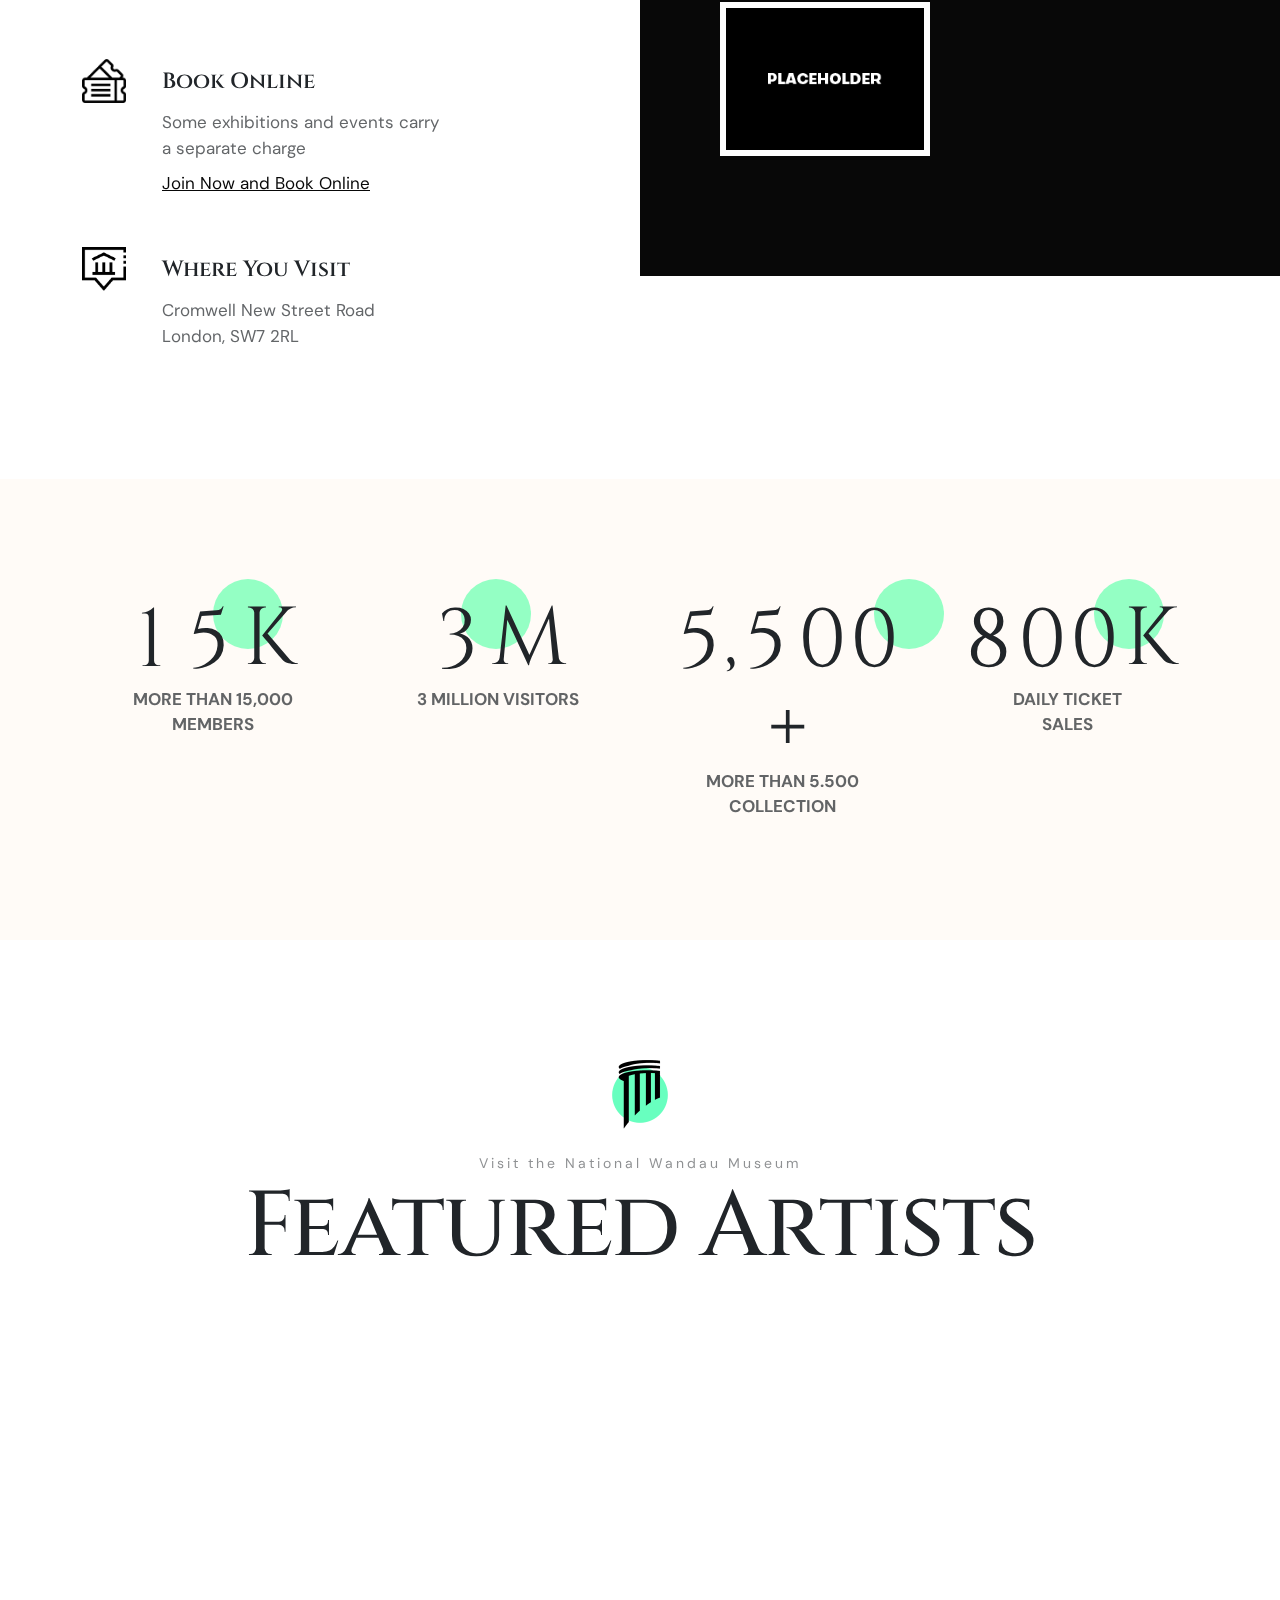
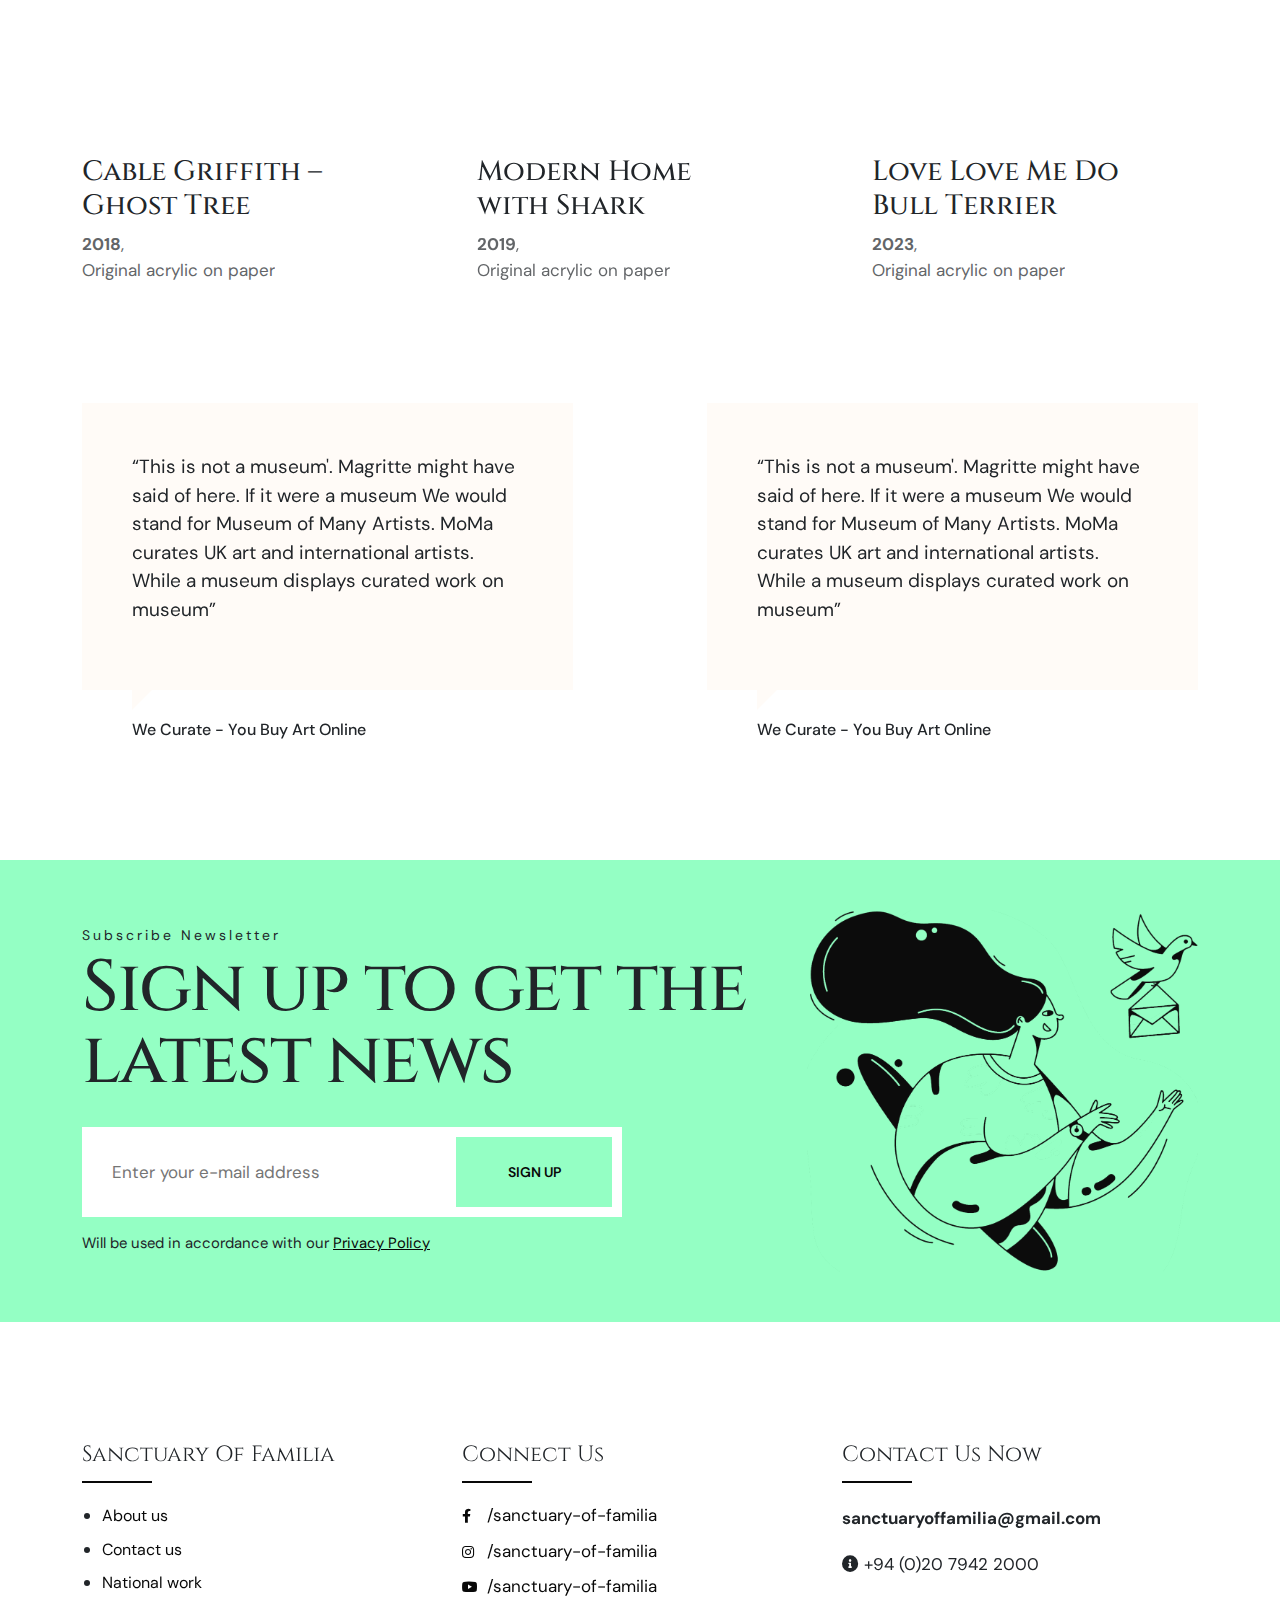
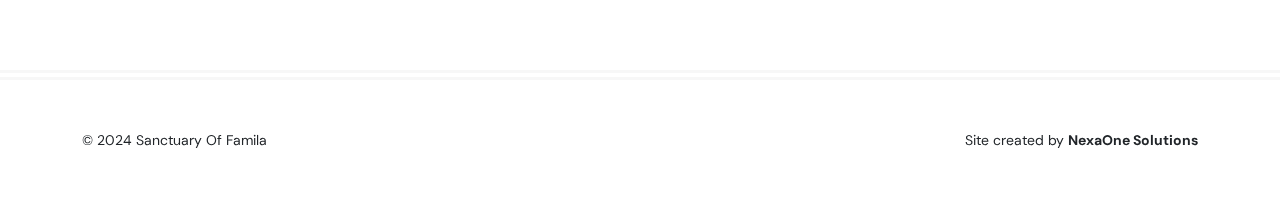
==== commit dcc45843: "Update about.html" ====
--- a/about.html
+++ b/about.html
@@ -520,6 +520,7 @@
       <!-- end container -->
     </section>
     <!-- end content-section -->
+     
     <section class="content-section no-spacing" data-background="#94ffc4">
       <div class="container">
         <div class="row">
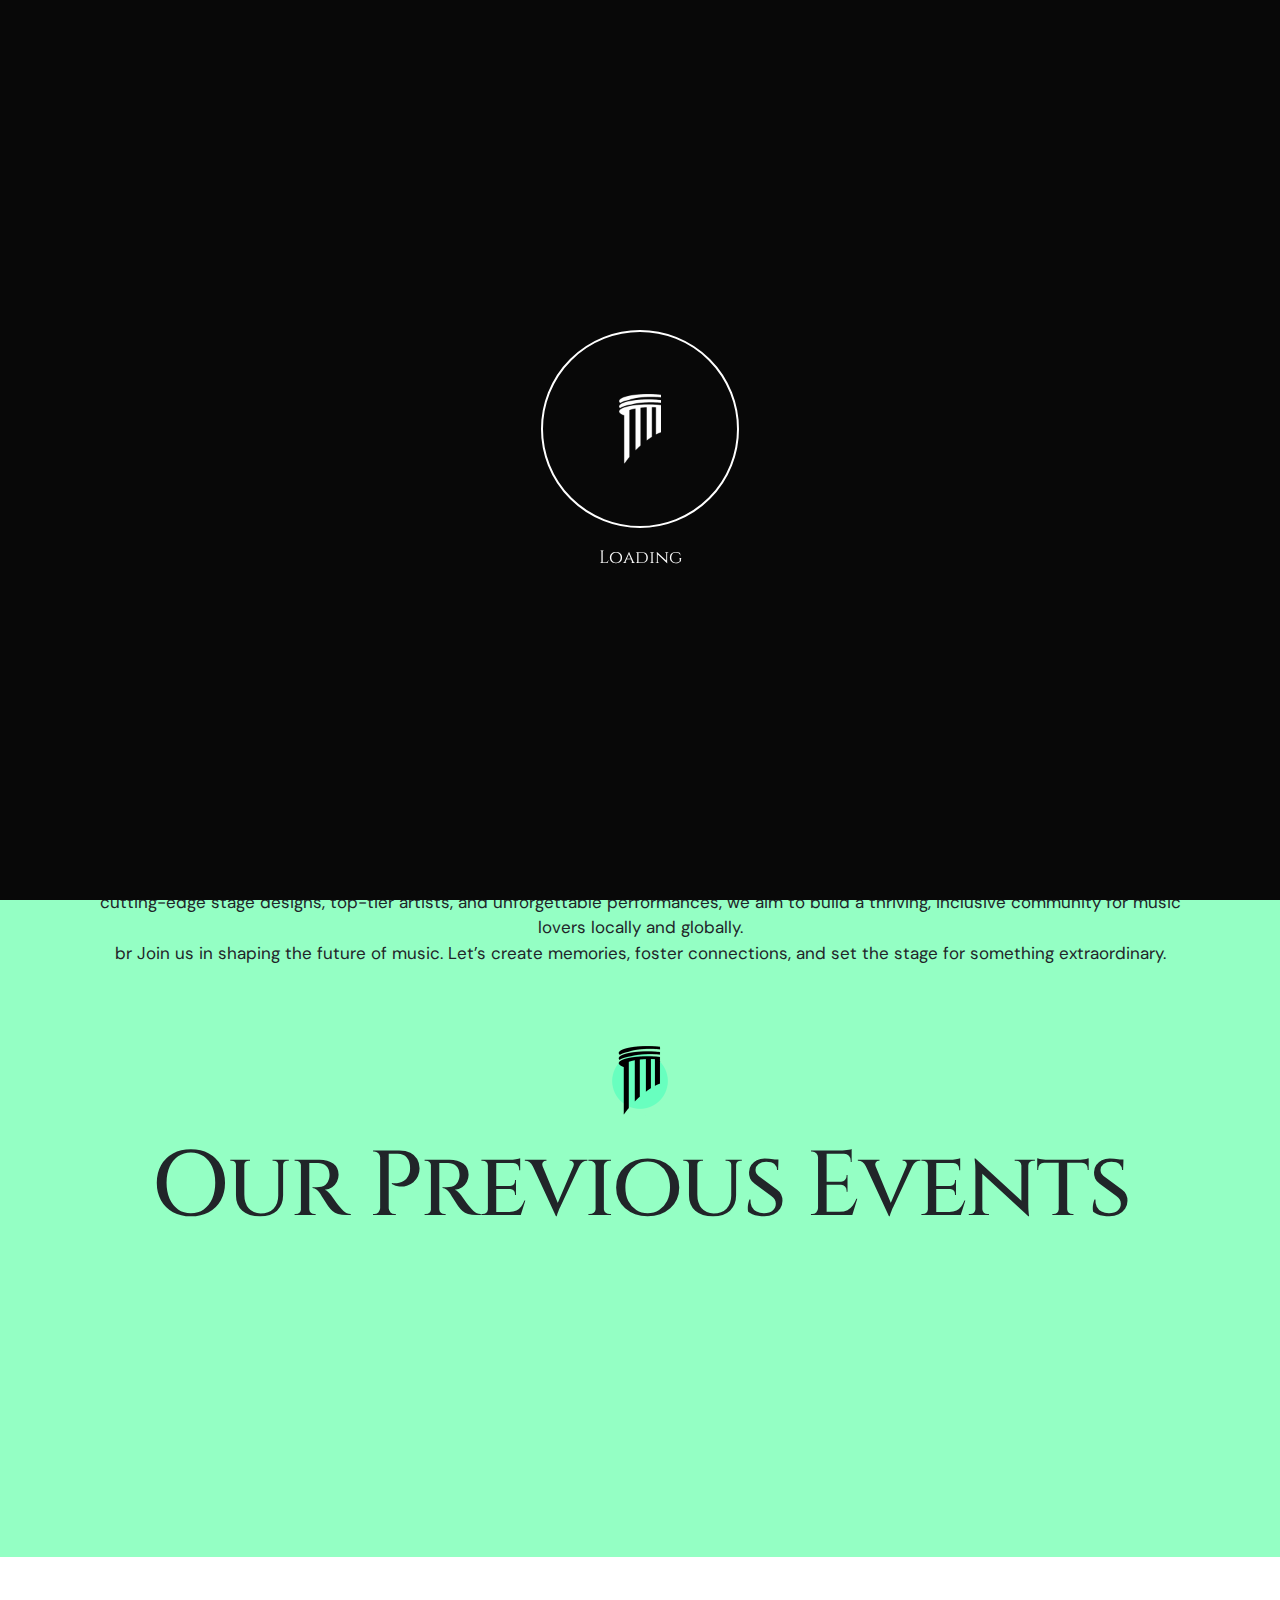
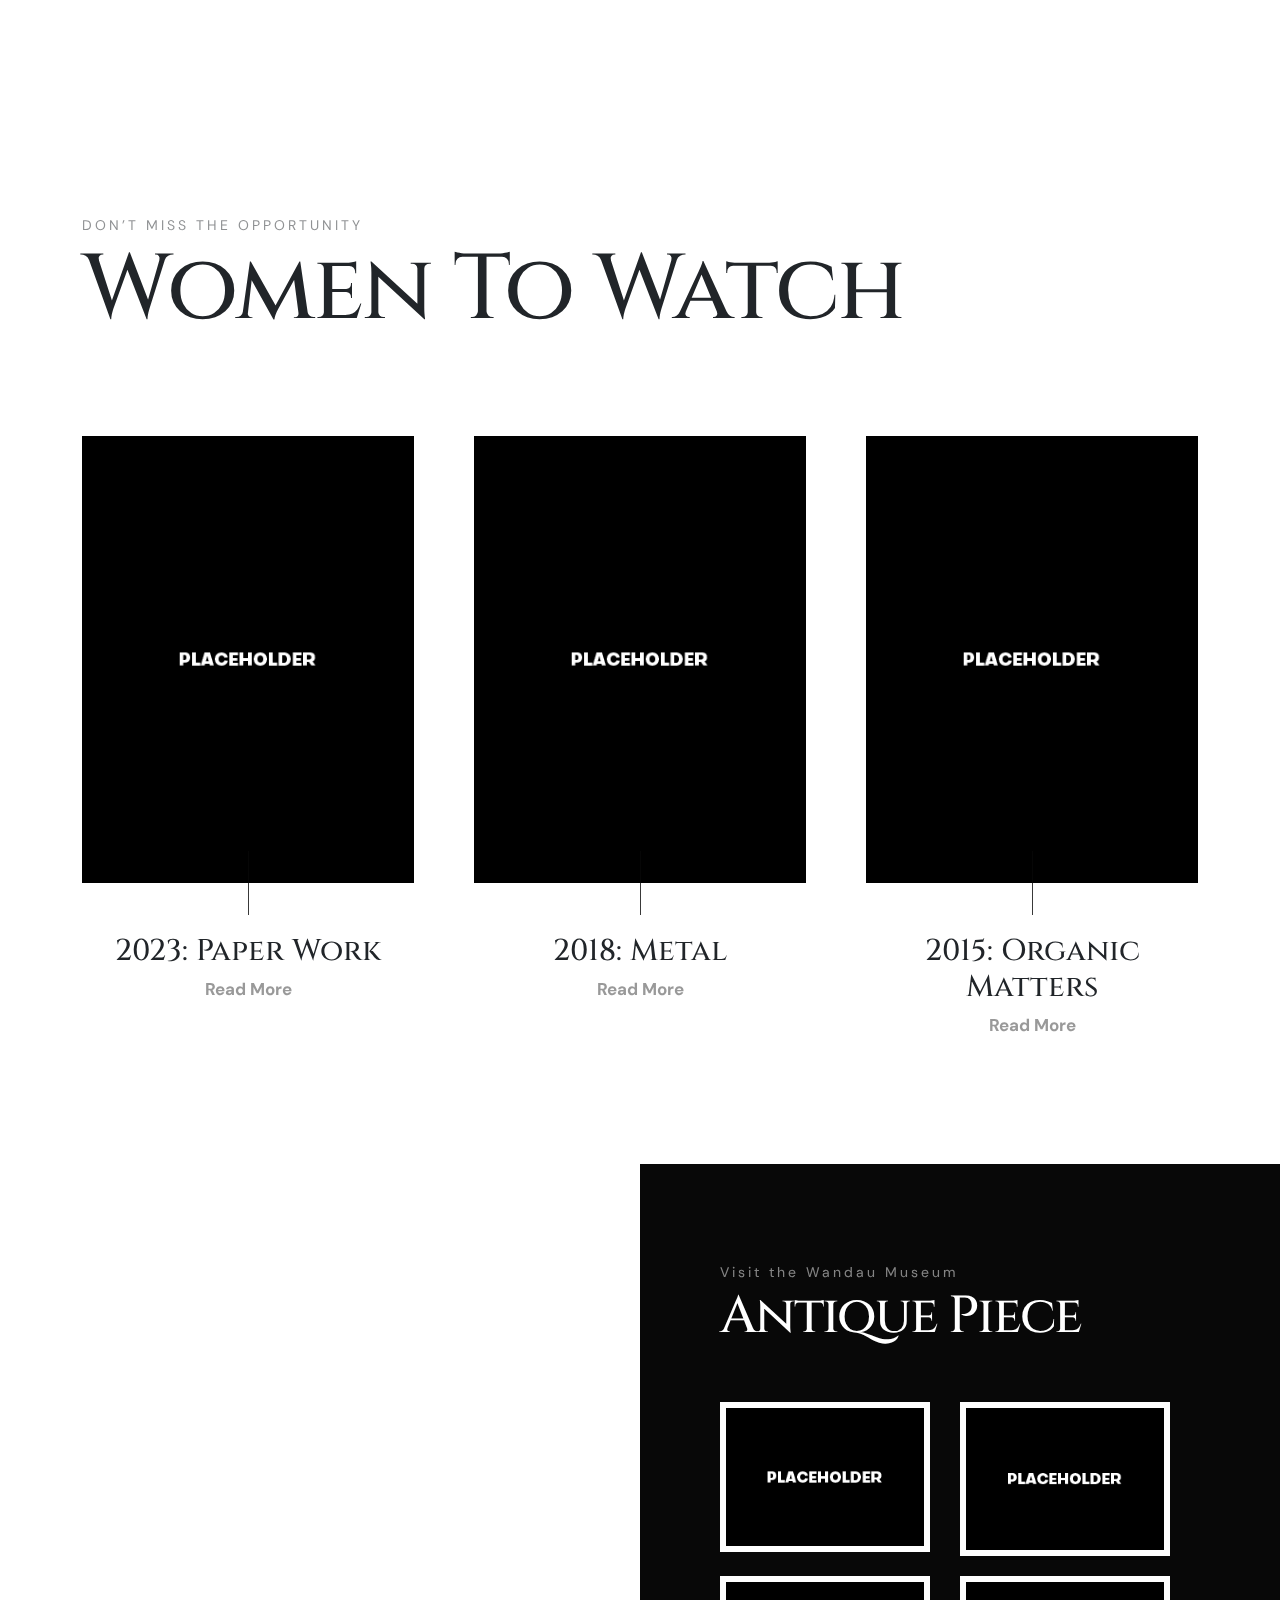
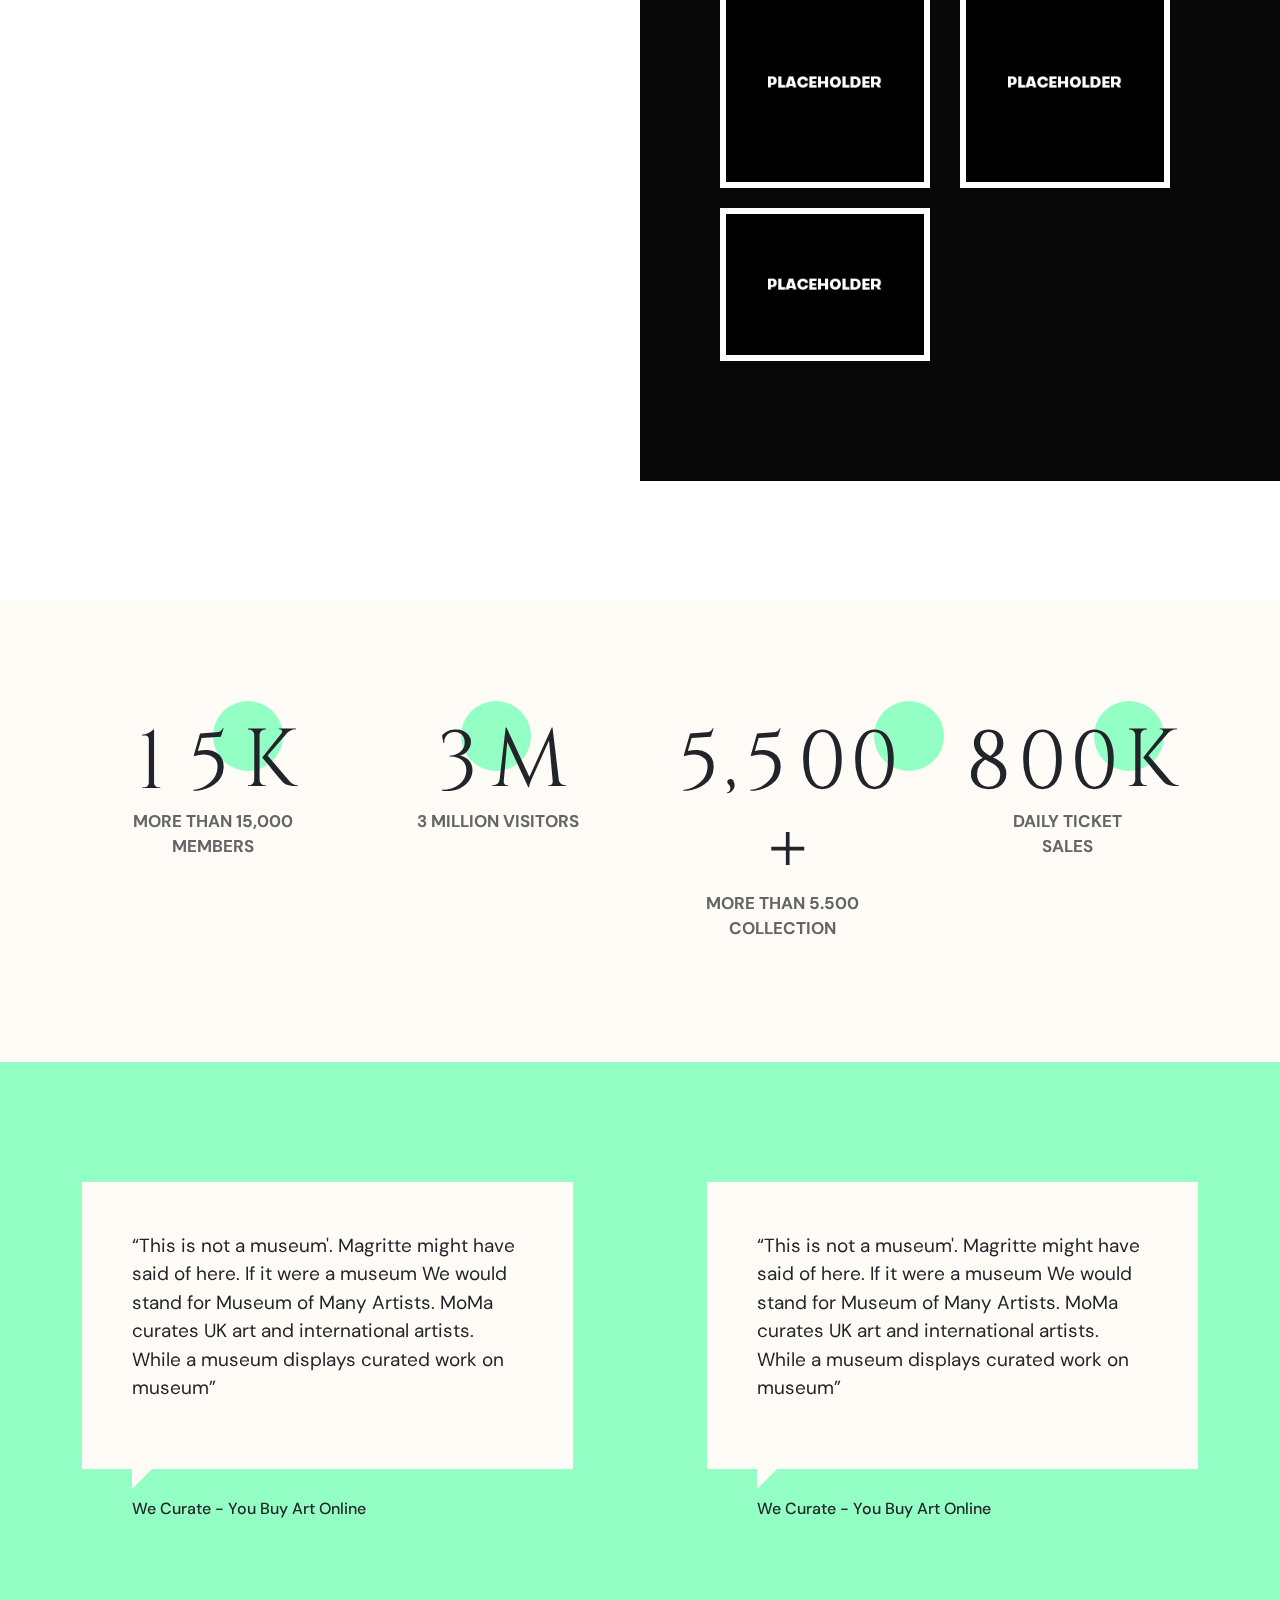
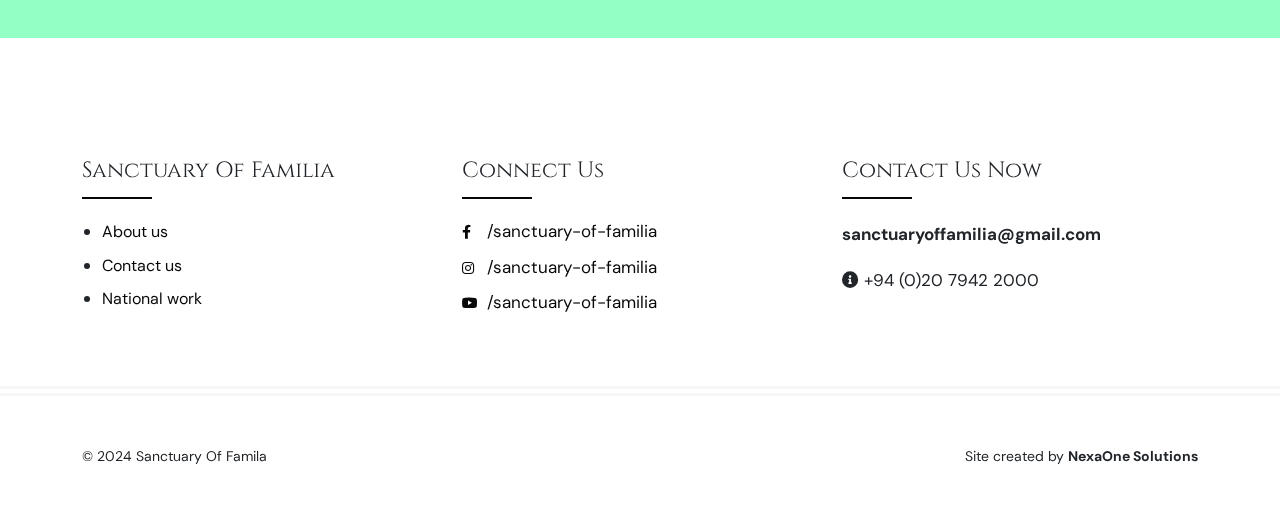
==== commit 1e18fe59: "About updated" ====
--- a/about.html
+++ b/about.html
@@ -161,13 +161,14 @@
       <!-- end navbar-button -->
     </nav>
     <!-- end navbar -->
-	  <header class="page-header" data-background=""> <!-- ************************************************* -->
+	  <header class="page-header" style="background: linear-gradient(to bottom, rgba(255, 255, 255, 0.5), rgba(233, 231, 231, 0)), 
+    url('images/about-background.jpg'); background-size: cover; background-position: center;">
+      
 	  	<div class="inner">
-			<svg width="580" height="400" class="svg-morph">
-          <path id="svg_morph" d="m261,30.4375c0,0 114,6 151,75c37,69 37,174 6,206.5625c-31,32.5625 -138,11.4375 -196,-19.5625c-58,-31 -86,-62 -90,-134.4375c12,-136.5625 92,-126.5625 129,-127.5625z" />
+        <svg width="580" height="400" class="svg-morph">
+            <path id="svg_morph" d="m261,30.4375c0,0 114,6 151,75c37,69 37,174 6,206.5625c-31,32.5625 -138,11.4375 -196,-19.5625c-58,-31 -86,-62 -90,-134.4375c12,-136.5625 92,-126.5625 129,-127.5625z" />
         </svg>
 		  	<h1>About Us</h1>
-			<p>For the latest updates about reopening, booking tickets and what's happening at the Museum, sign up to our newsletter</p>
 		  </div>
 		  <!-- end inner -->
 	  </header>
@@ -177,8 +178,25 @@
         <div class="row align-items-center">
           <div class="col-12">
             <div class="section-title text-center">
+              <section class="about">
+                <p>
+                  At Familia, we are redefining Sri Lanka's music scene through immersive underground experiences. 
+                  Our mission is to create extraordinary, high-energy music events that celebrate diversity, foster self-expression, 
+                  and connect people through the transformative power of underground electronic music. <br><br>
+                  
+                  Our journey begins with The Launch-Familia, a groundbreaking event scheduled for January 18,
+                  2025, at Cinnamon Lakeside, Colombo. Featuring progressive house, techno, and trance,
+                  this event will unite over 1,500 music enthusiasts in a vibrant celebration of sound and creativity. <br><br>
+    
+                  Driven by a vision to position Sri Lanka as a hub for underground electronic music,
+                  Familia is more than an event—it’s a movement. With cutting-edge stage designs, top-tier artists,
+                  and unforgettable performances, we aim to build a thriving, inclusive community for music lovers locally and globally. <br>br
+    
+                  Join us in shaping the future of music. Let’s create memories, foster connections, and set the stage for something extraordinary.
+                 </p>
+              </section>
               <figure><img src="images/title-shape.png" alt="Image"></figure>
-              <h2>National Museum of Women in the Arts </h2>
+              <h2>Our Previous Events </h2>
             </div>
             <!-- end section-title -->
           </div>
@@ -315,40 +333,8 @@
 				<div class="side-image left-half" data-scroll data-scroll-speed="2">
 				<img src="images/side-imag05.jpg" alt="Image">
 				</div>
-				<!-- end side-image -->
-				<div class="side-icon-list left-side">
-              <ul>
-                <li>
-                  <figure> <img src="images/icon01.png" alt="Image"> </figure>
-                  <div class="content">
-                    <h5>Opening times</h5>
-                    <p>From 27 August<br>
-                      Thursday – Sunday: 11.00-19.00</p>
-                  </div>
-                  <!-- end content -->
-                </li>
-                <li>
-                  <figure> <img src="images/icon02.png" alt="Image"> </figure>
-                  <div class="content">
-                    <h5>Book Online</h5>
-                    <p>Some exhibitions and events carry <br>
-                      a separate charge</p>
-                    <a href="#">Join Now and Book Online</a> </div>
-                  <!-- end content -->
-                </li>
-                <li>
-                  <figure> <img src="images/icon03.png" alt="Image"> </figure>
-                  <div class="content">
-                    <h5>Where You Visit</h5>
-                    <p>Cromwell New Street Road<br>
-                      London, SW7 2RL</p>
-                  </div>
-                  <!-- end content -->
-                </li>
-              </ul>
-            </div>
-            <!-- end side-icon-list -->
-			</div>
+			</div>
+
 			<!-- end col-6 -->
 			<div class="col-lg-6">
 				<div class="side-arts">
@@ -419,7 +405,7 @@
     </section>
     <!-- end content-section -->
      
-    <section class="content-section no-bottom-spacing">
+    <!-- <section class="content-section no-bottom-spacing">
       <div class="container">
         <div class="row">
           <div class="col-12">
@@ -428,11 +414,8 @@
               <h6>Visit the National Wandau Museum</h6>
               <h2>Featured Artists</h2>
             </div>
-            <!-- end section-title -->
-          </div>
-          <!-- end col-12 -->
+          </div>
 		  </div>
-		  <!-- end row -->
 		  <div class="row justify-content-center">
 			<div class="col-lg-4 col-md-6">
 				<div class="image-content-box" data-scroll data-scroll-speed="-1">
@@ -443,11 +426,8 @@
 						<h3>Cable Griffith – Ghost Tree</h3>
 						<p><strong>2018</strong>, <br> Original acrylic on paper</p>
 					</div>
-					<!-- end content-box -->
 				</div>
-				<!-- end image-content-box -->
-			</div>
-			<!-- end col-4 -->
+			</div>
 			<div class="col-lg-4 col-md-6">
 				<div class="image-content-box" data-scroll data-scroll-speed="1">
 					<figure>
@@ -457,11 +437,8 @@
 						<h3>Modern Home with Shark</h3>
 						<p><strong>2019</strong>, <br> Original acrylic on paper</p>
 					</div>
-					<!-- end content-box -->
 				</div>
-				<!-- end image-content-box -->
-			</div>
-			<!-- end col-4 -->
+			</div>
 			<div class="col-lg-4 col-md-6">
 				<div class="image-content-box" data-scroll data-scroll-speed="-0.5">
 					<figure>
@@ -471,57 +448,54 @@
 						<h3>Love Love Me Do Bull Terrier</h3>
 						<p><strong>2023</strong>, <br> Original acrylic on paper</p>
 					</div>
-					<!-- end content-box -->
 				</div>
-				<!-- end image-content-box -->
-			</div>
-			<!-- end col-4 -->
-        </div>
-        <!-- end row -->
-      </div>
-      <!-- end container -->
+			</div>
+        </div>
+      </div>
+    </section> -->
+
+    <section class="content-section no-spacing" data-background="#94ffc4">
+      <section class="content-section">
+        <div class="container">
+          <div class="row">
+            <div class="col-md-6">
+              <div class="testimonial-box">
+                  <div class="content-box">
+                    <p>“This is not a museum'. Magritte might
+                          have said of here. If it were a museum
+                          We would stand for Museum of Many
+                          Artists. MoMa curates UK art and
+                          international artists. While a museum
+                          displays curated work on museum”
+                    </p>
+                  </div>
+                <h6>We Curate - You Buy Art Online</h6>
+              </div>
+            </div>
+  
+            <div class="col-md-6">
+              <div class="testimonial-box">
+                <div class="content-box">
+                  <p>“This is not a museum'. Magritte might
+                      have said of here. If it were a museum
+                      We would stand for Museum of Many
+                      Artists. MoMa curates UK art and
+                      international artists. While a museum
+                      displays curated work on museum”
+                    </p>
+                </div>
+                <h6>We Curate - You Buy Art Online</h6>
+              </div>
+            </div>
+        </div>
+        </div>
+      </section>
     </section>
 
-    <!-- end content-section -->
-    <section class="content-section">
-      <div class="container">
-        <div class="row">
-		  	<div class="col-md-6">
-				<div class="testimonial-box">
-					<div class="content-box"><p>“This is not a museum'. Magritte might
-have said of here. If it were a museum
-We would stand for Museum of Many
-Artists. MoMa curates UK art and
-international artists. While a museum
-displays curated work on museum”</p></div>
-					<!-- end content-box -->
-					<h6>We Curate - You Buy Art Online</h6>
-				</div>
-				<!-- end testimonial-box -->
-			</div>
-			<!-- end col-6 -->
-		  	<div class="col-md-6">
-				<div class="testimonial-box">
-					<div class="content-box"><p>“This is not a museum'. Magritte might
-have said of here. If it were a museum
-We would stand for Museum of Many
-Artists. MoMa curates UK art and
-international artists. While a museum
-displays curated work on museum”</p></div>
-					<!-- end content-box -->
-					<h6>We Curate - You Buy Art Online</h6>
-				</div>
-				<!-- end testimonial-box -->
-			</div>
-			<!-- end col-6 -->
-		  </div>
-        <!-- end row -->
-      </div>
-      <!-- end container -->
-    </section>
-    <!-- end content-section -->
+    
+ 
      
-    <section class="content-section no-spacing" data-background="#94ffc4">
+    <!-- <section class="content-section no-spacing" data-background="#94ffc4">
       <div class="container">
         <div class="row">
           <div class="col-12">
@@ -531,26 +505,19 @@
                   <h6>Subscribe Newsletter</h6>
                   <h2>Sign up to get the
                     latest news</h2>
-                </div>
-                <!-- end titles -->
+                </div>        
                 <div class="inner">
                   <input type="email" placeholder="Enter your e-mail address">
                   <input type="submit" value="SIGN UP">
-                </div>
-                <!-- end inner -->
-                <small>Will be used in accordance with our <a href="#">Privacy Policy</a></small> </div>
-              <!-- end form -->
+                </div>          
+                <small>Will be used in accordance with our <a href="#">Privacy Policy</a></small> </div>              
               <figure class="newsletter-image" data-scroll data-scroll-speed="0.7"><img src="images/newsletter-image.png" alt="Image"></figure>
-            </div>
-            <!-- end newsletter-box -->
-          </div>
-          <!-- end col-12 -->
-        </div>
-        <!-- end row -->
-      </div>
-      <!-- end container -->
-    </section>
-    <!-- end content-section -->
+            </div>           
+          </div>          
+        </div>
+      </div> 
+    </section> -->
+    
     <footer class="footer">
       <div class="container">
         <div class="row">
--- a/css/style.css
+++ b/css/style.css
@@ -269,6 +269,10 @@
   transform: translateY(2px);
 }
 
+.about{
+  margin-bottom: 4rem;
+}
+
 /* SPACING */
 .no-spacing {
   margin: 0 !important;
